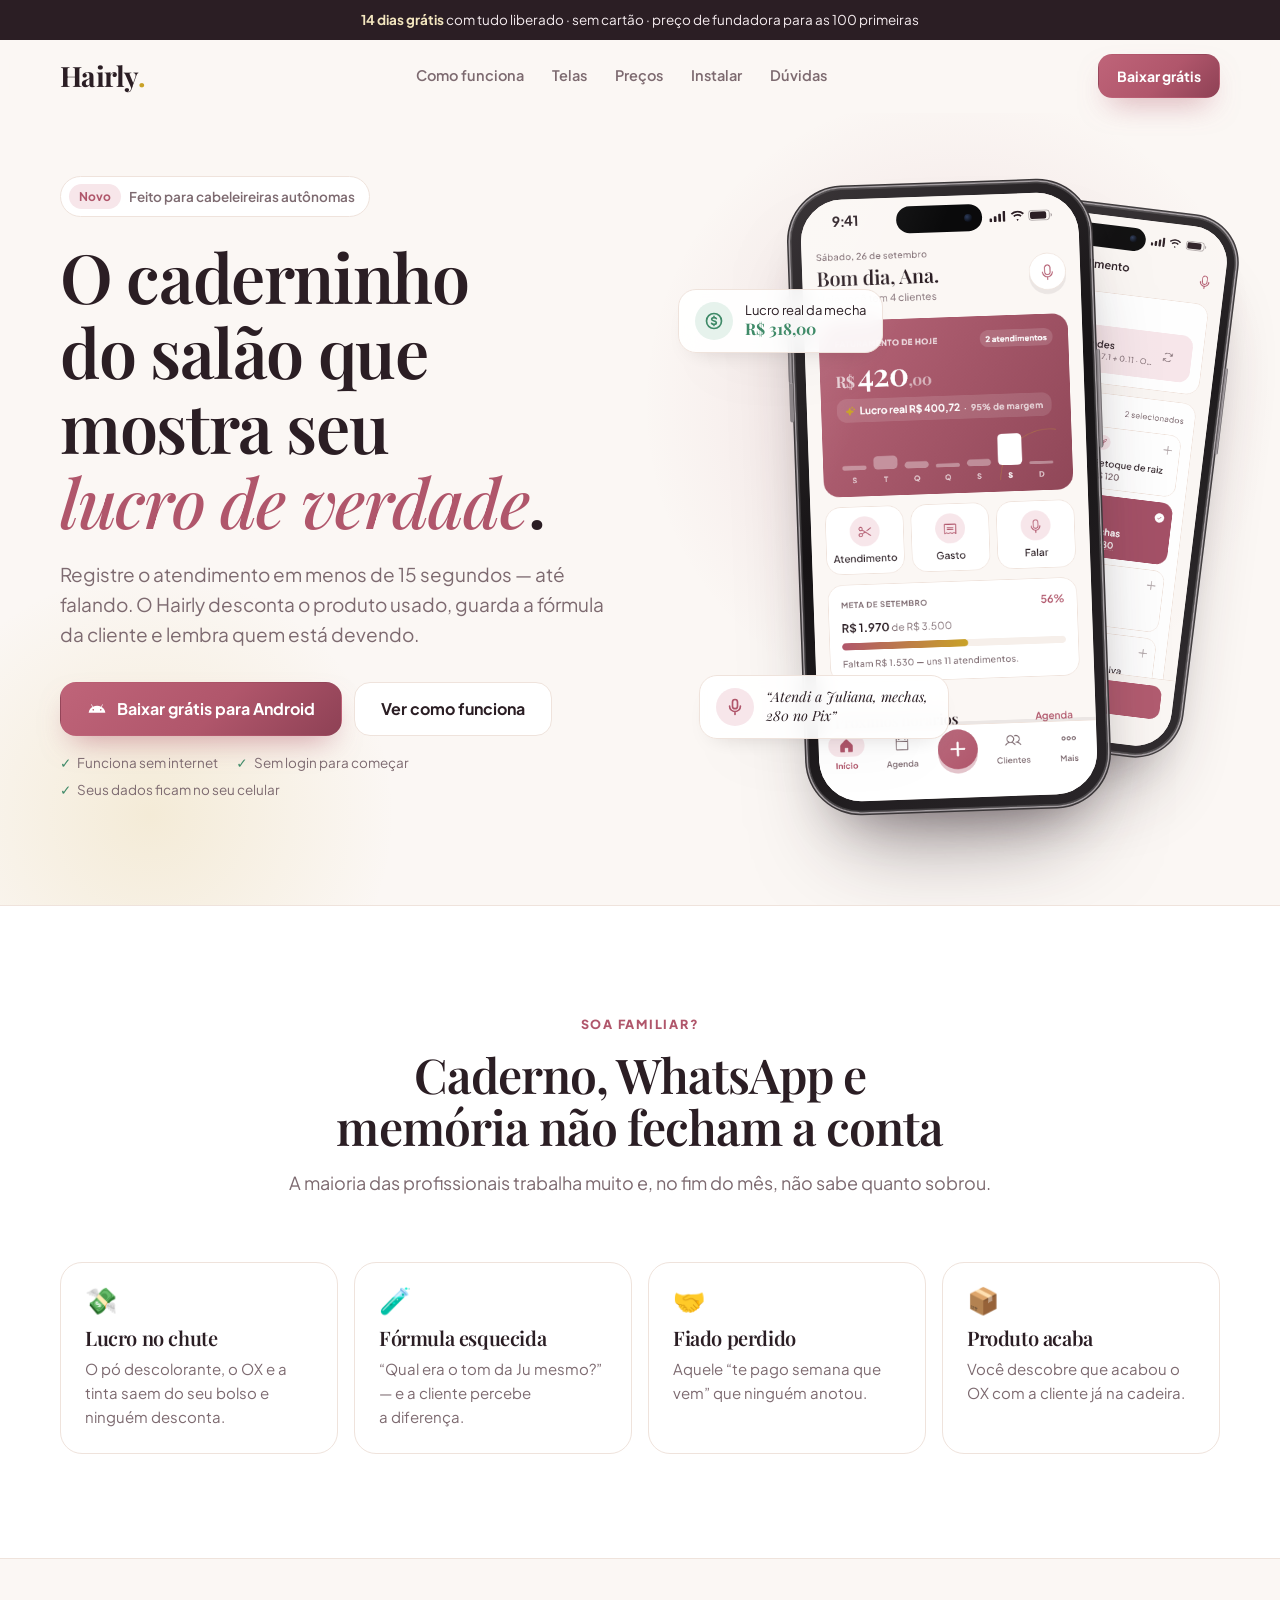
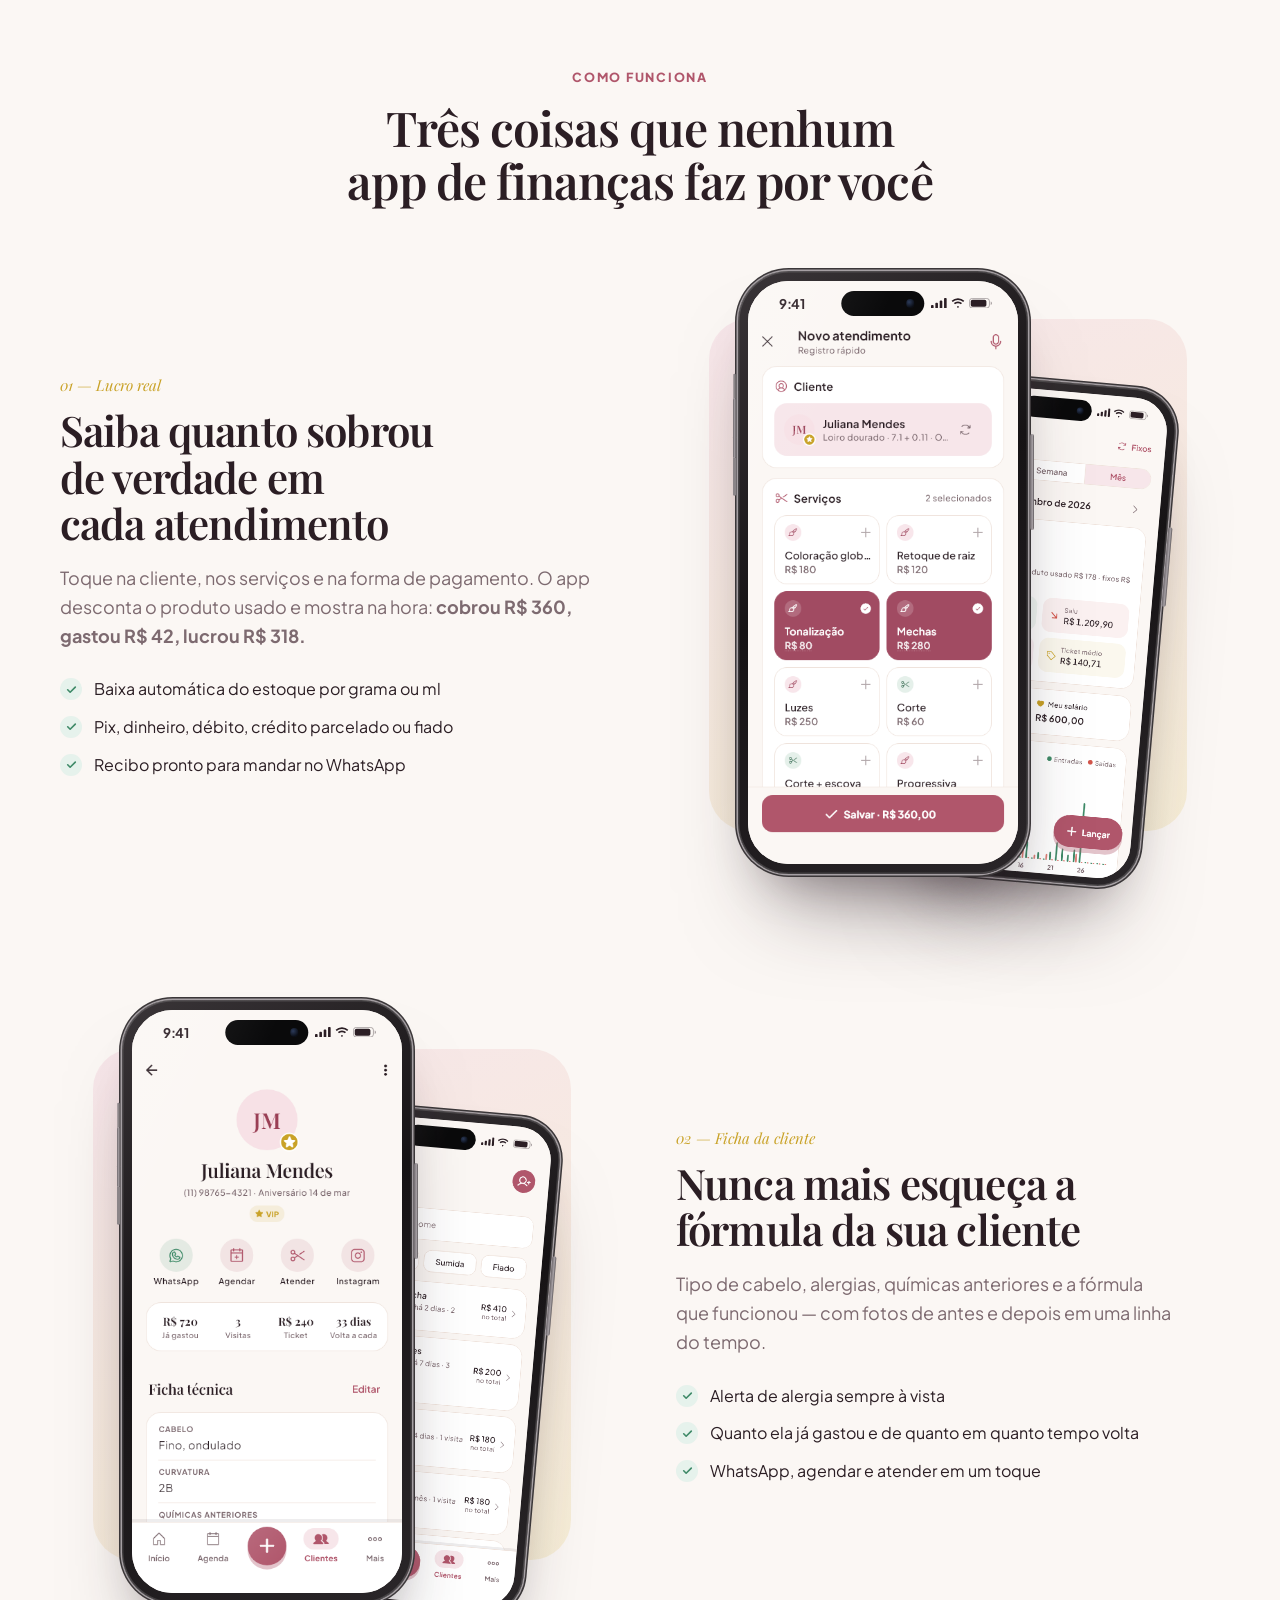
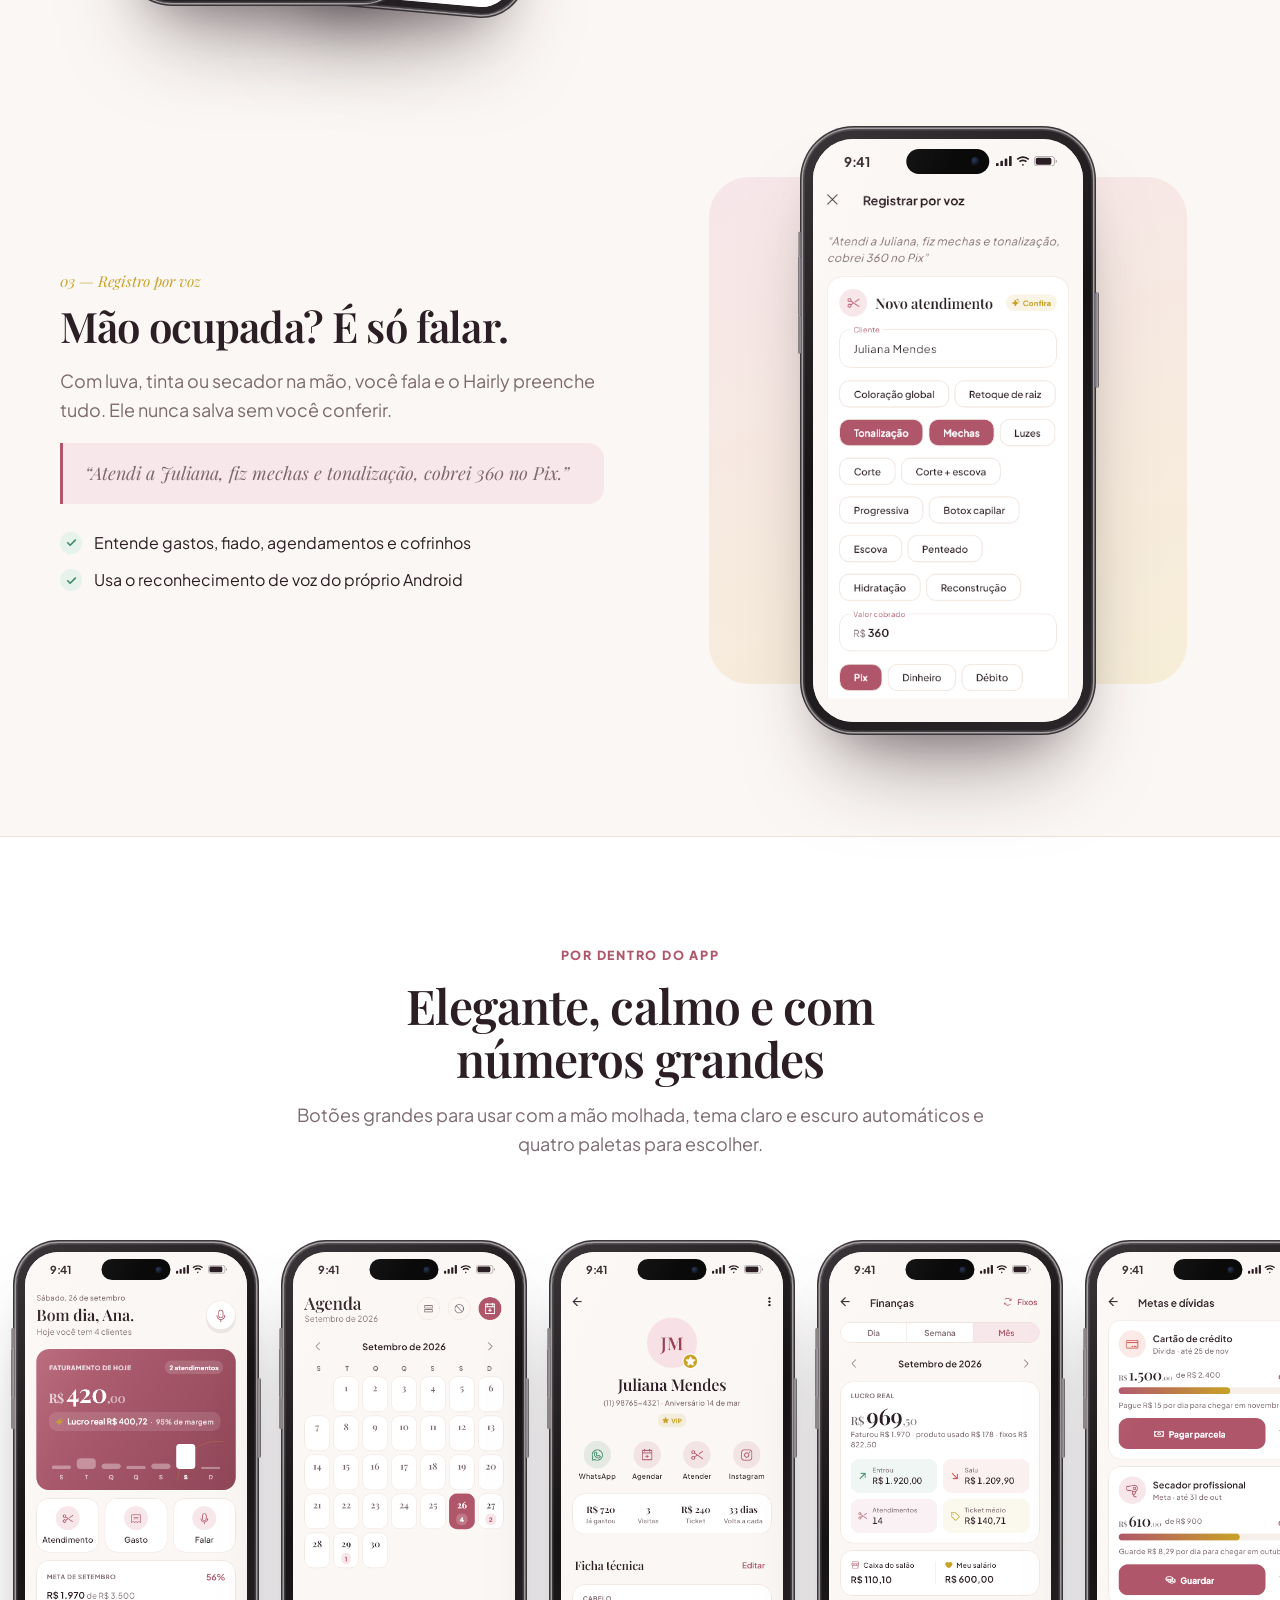
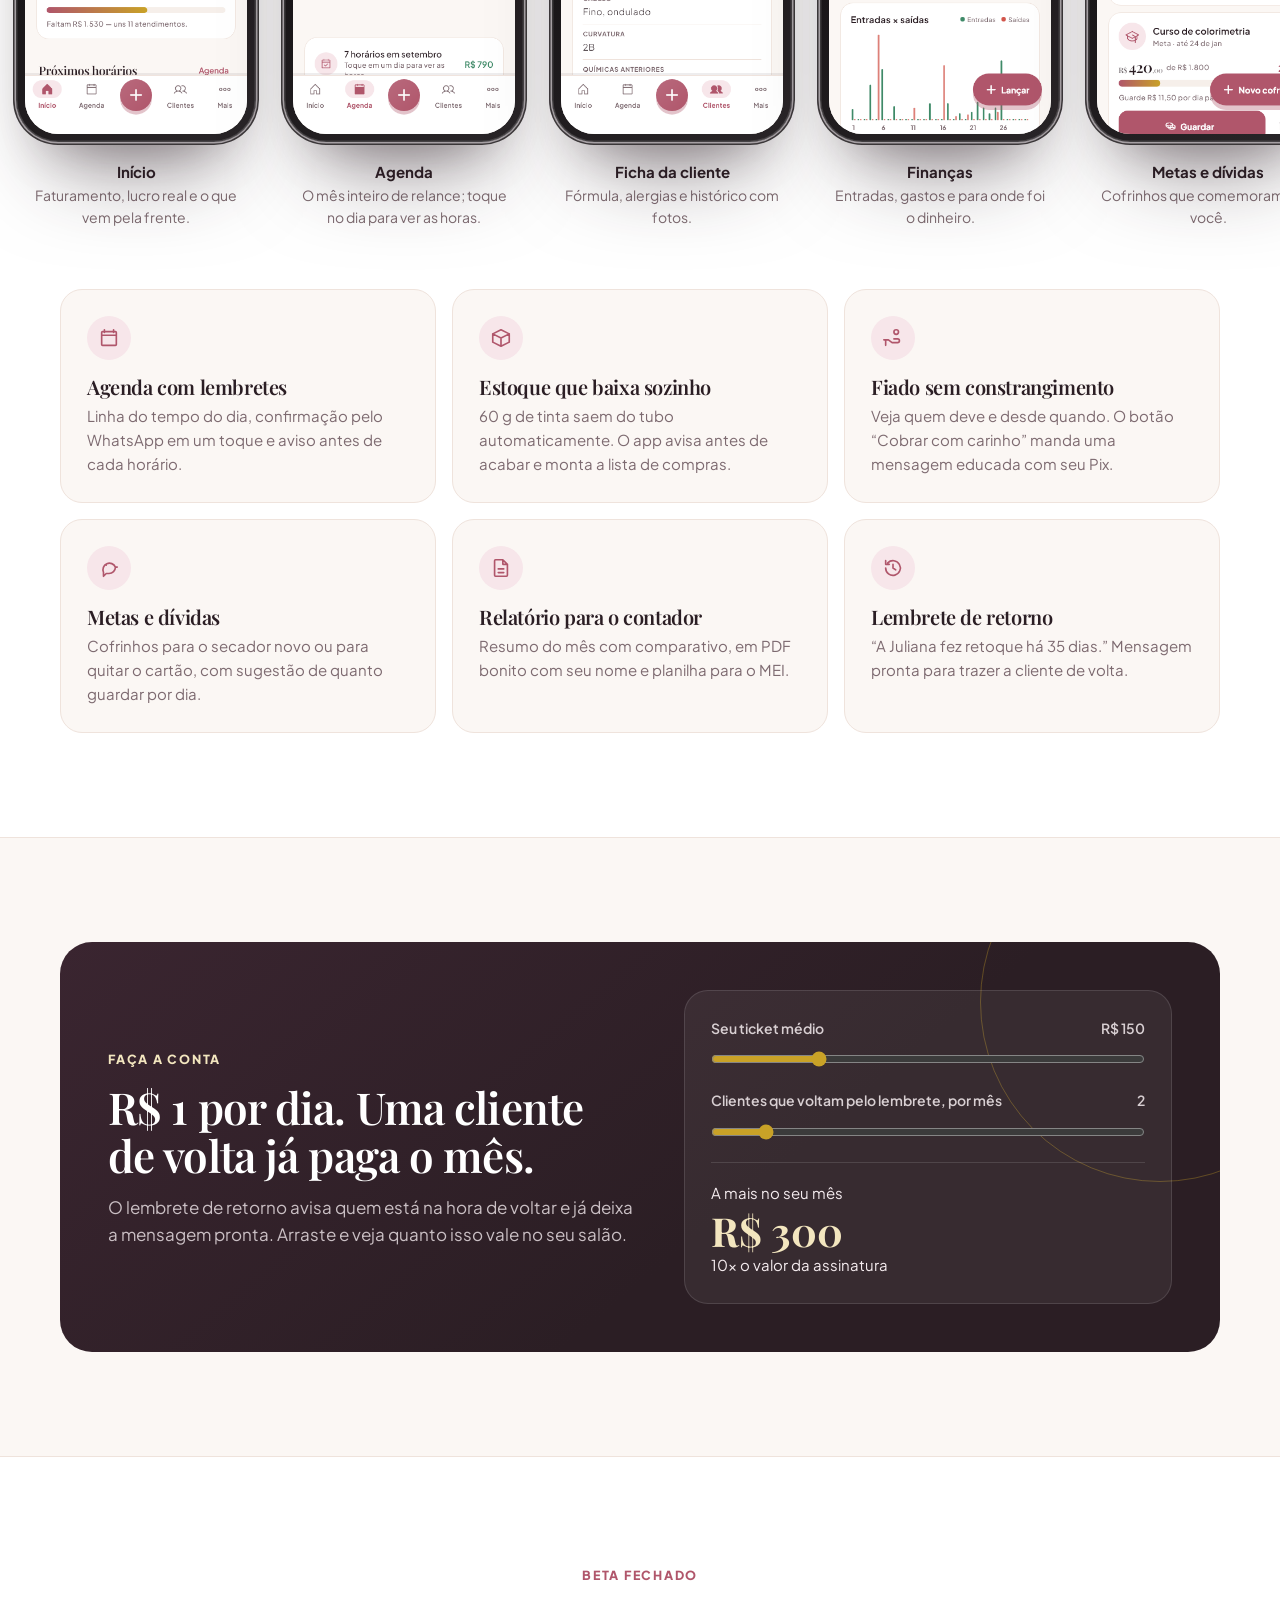
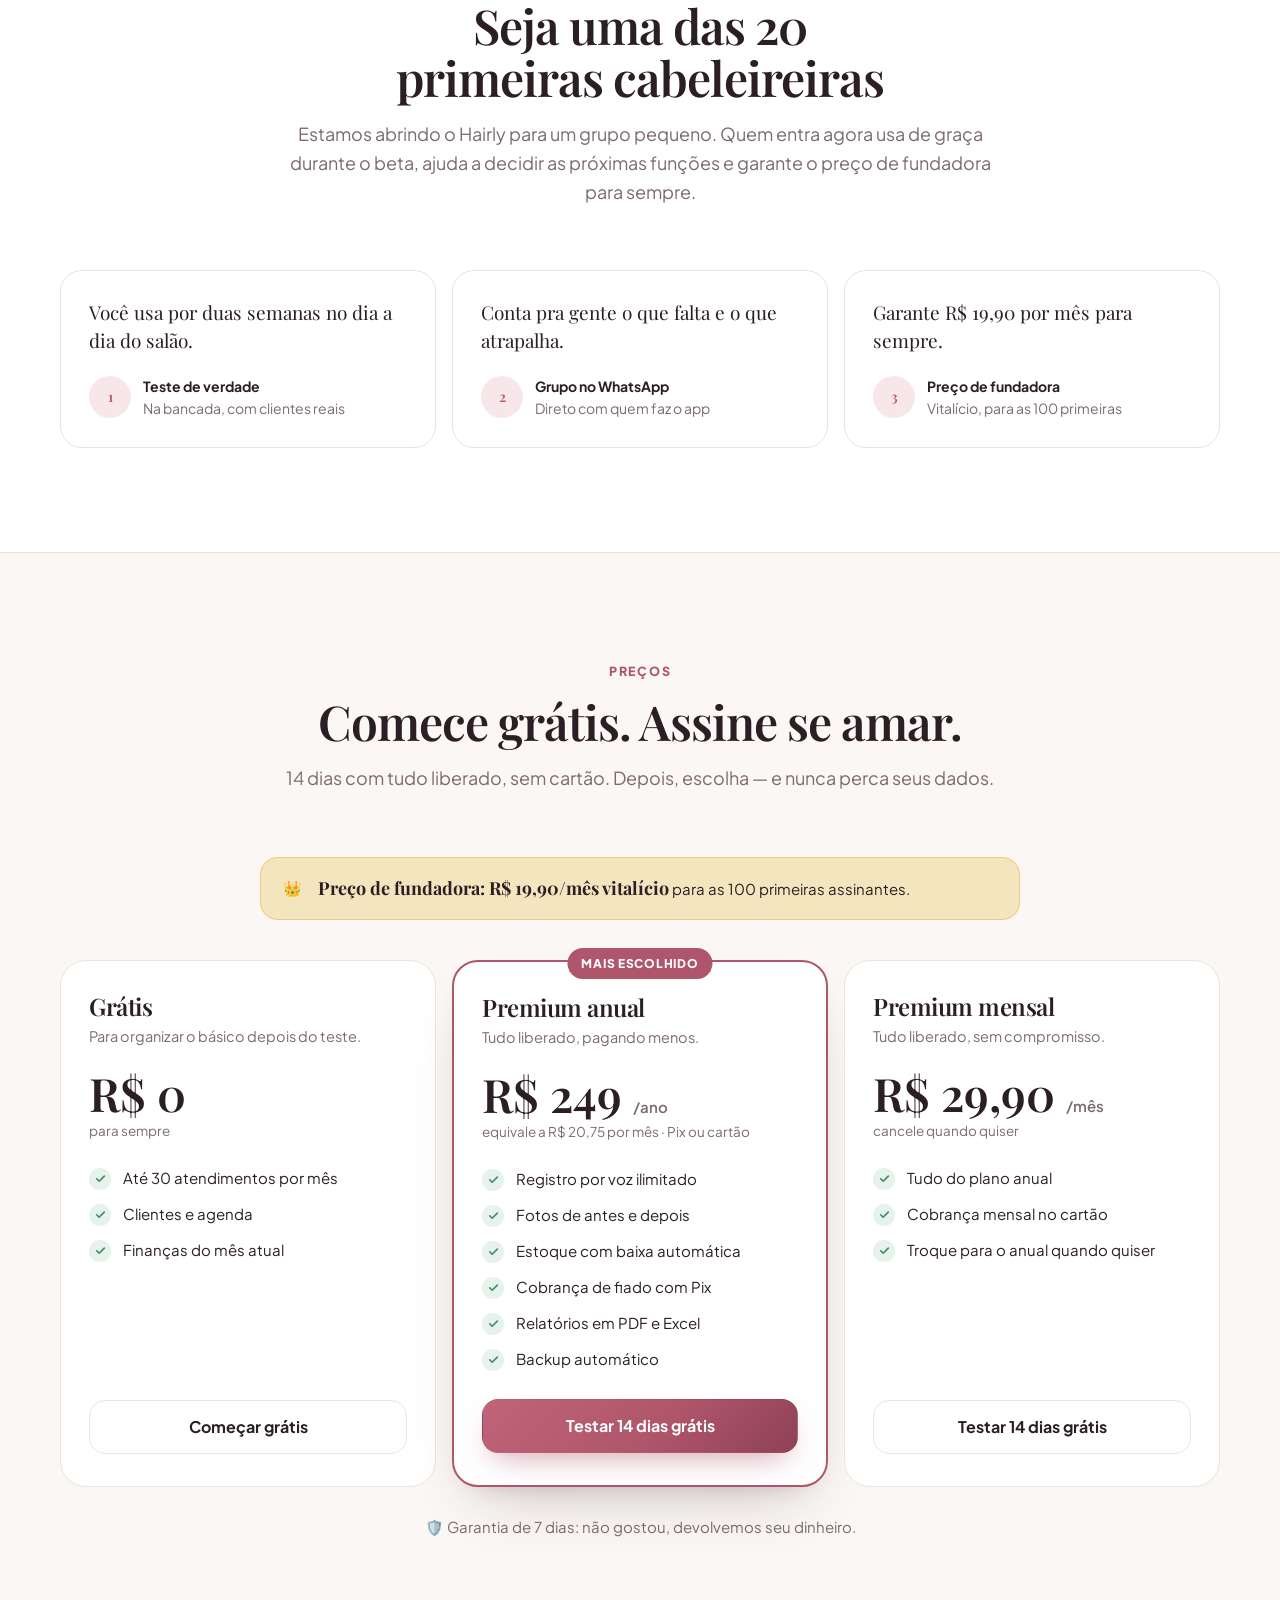
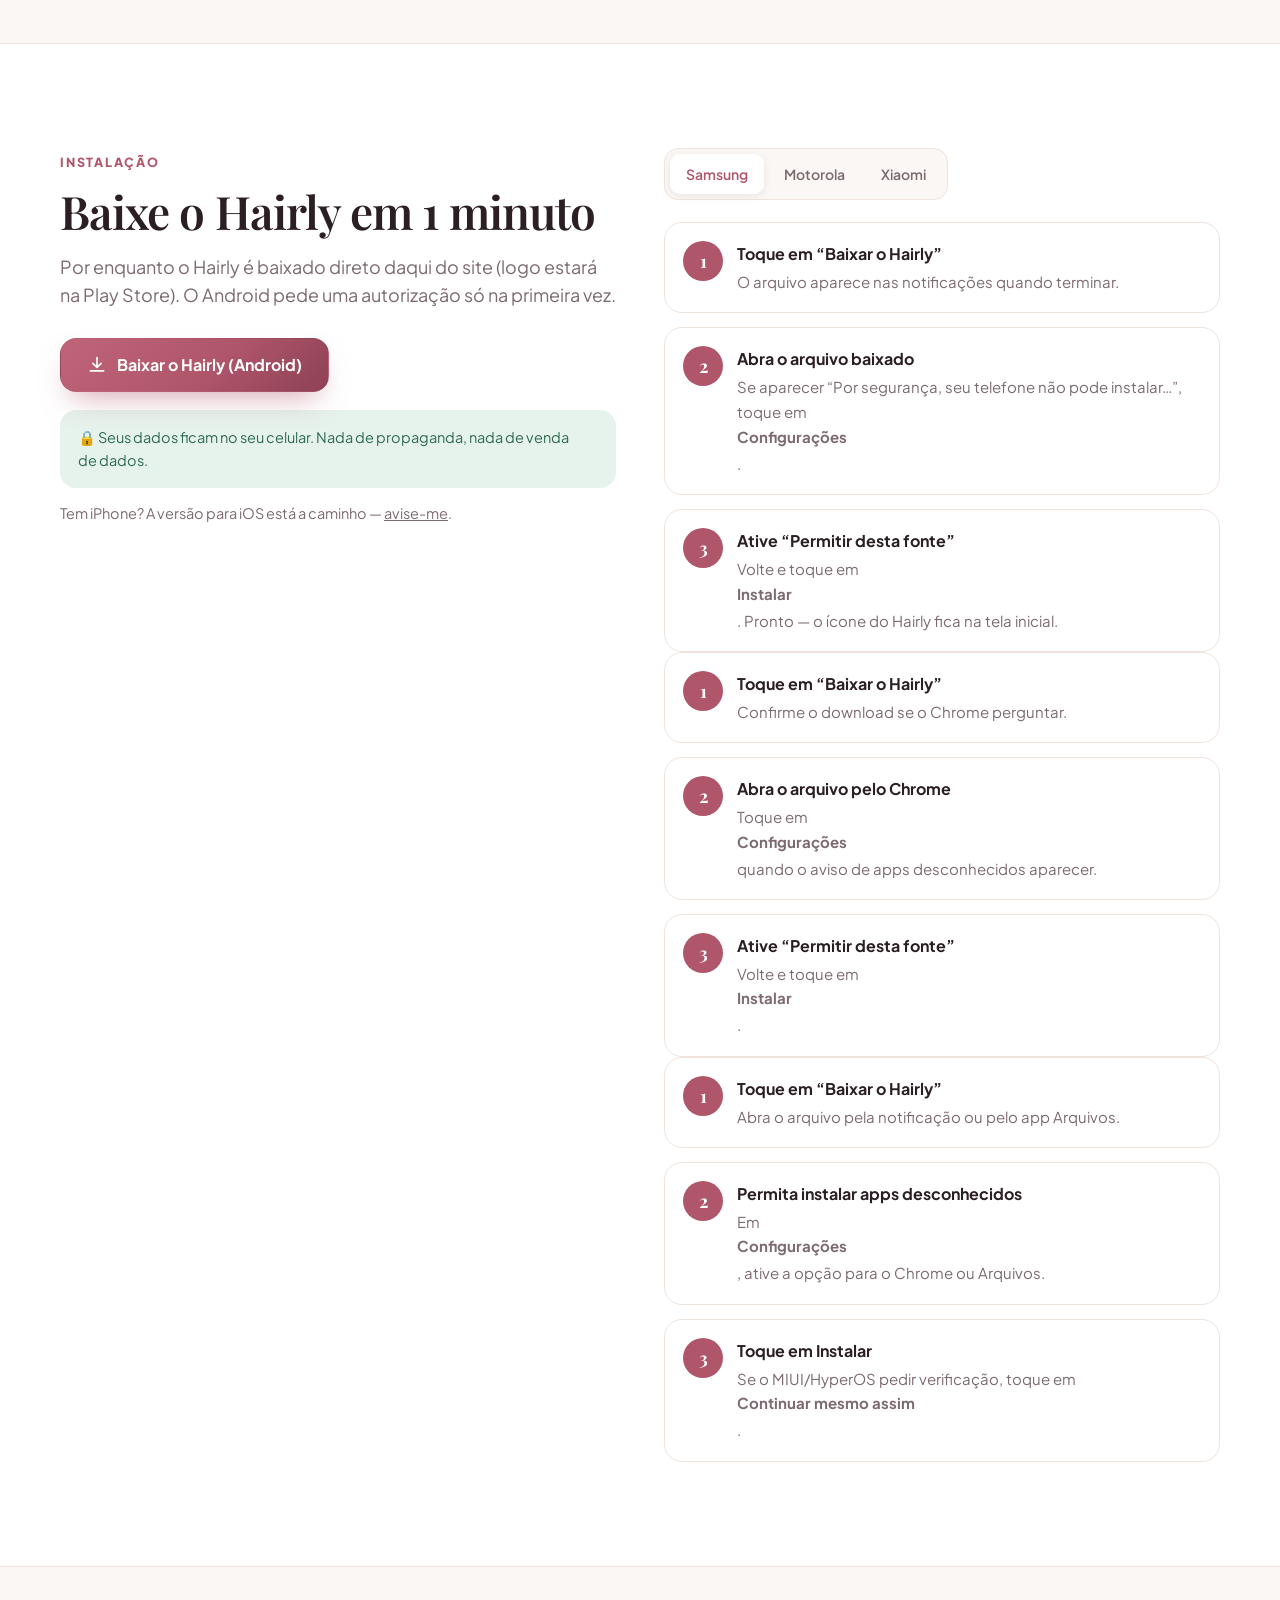
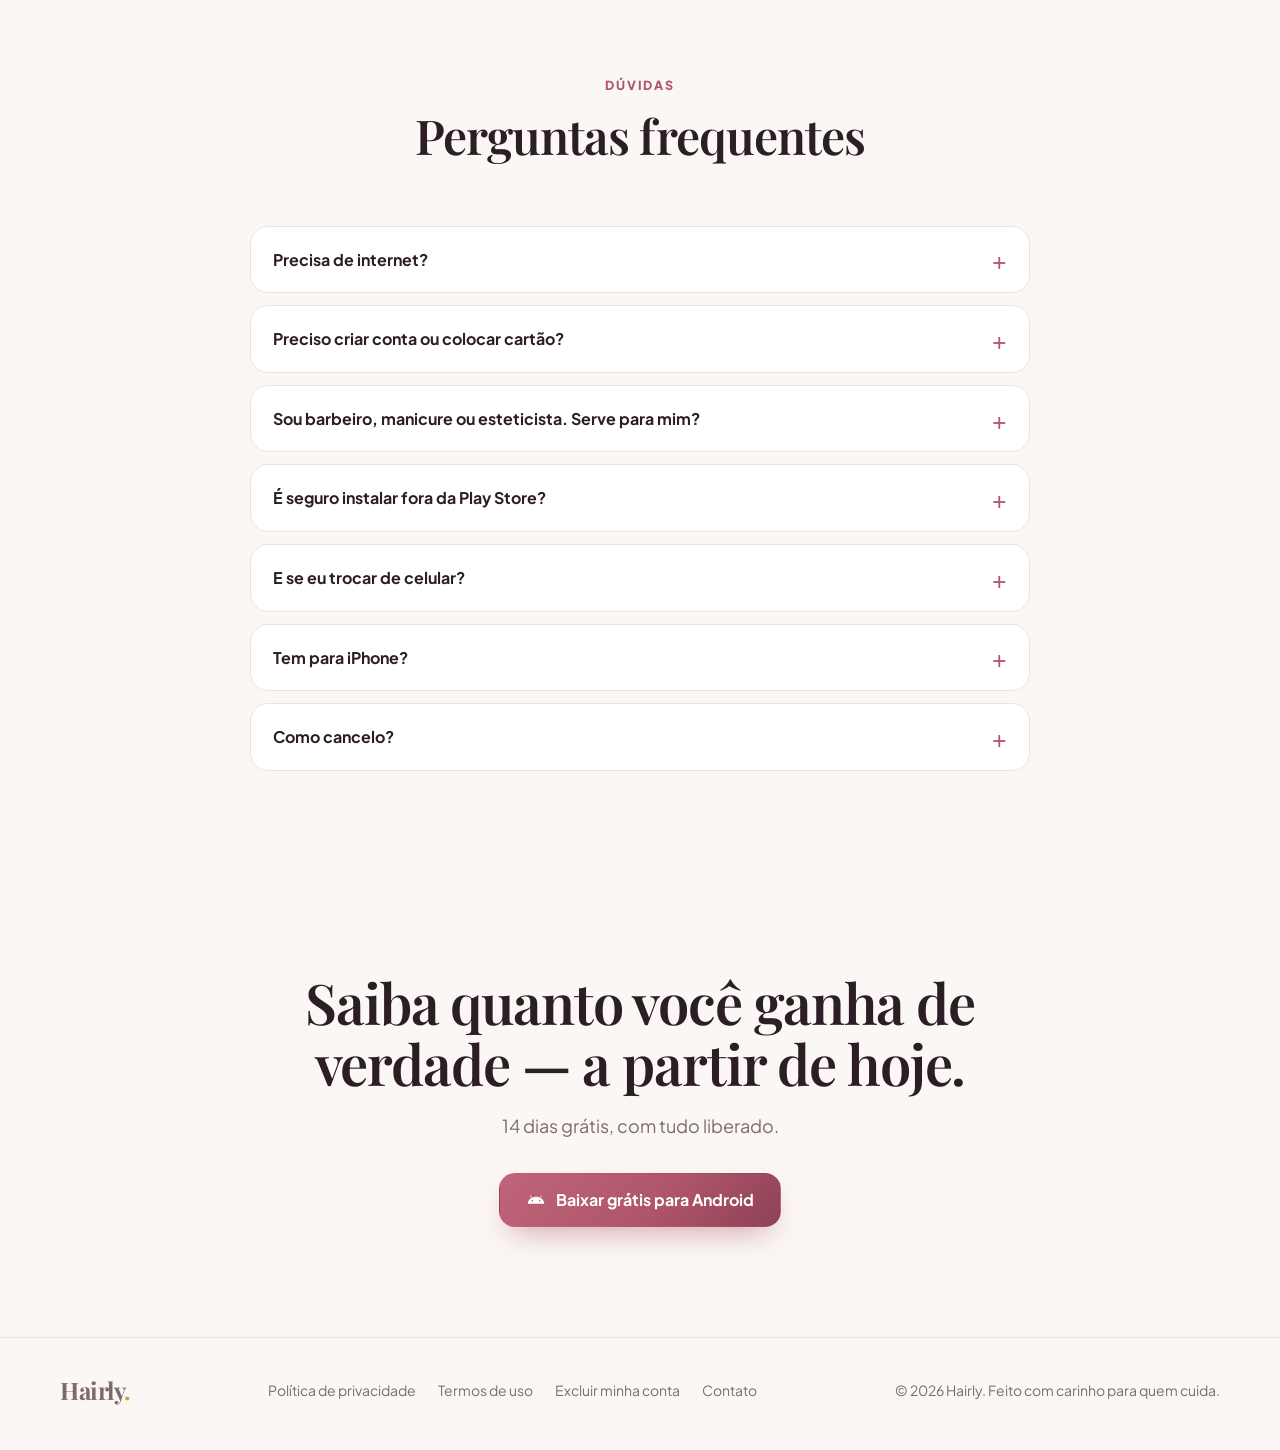
==== index.html @ 00036e5e "Site do Hairly Landing page com mockups das telas reais do app, páginas de Termos de Uso, Política d" ====
<!doctype html>
<html lang="pt-BR">
<head>
  <meta charset="utf-8">
  <meta name="viewport" content="width=device-width, initial-scale=1">
  <title>Hairly — o caderninho do salão que calcula seu lucro real</title>
  <meta name="description" content="App para cabeleireiras: registre atendimentos em segundos (até por voz), saiba seu lucro real, guarde a fórmula de cada cliente e cobre o fiado com carinho. 14 dias grátis.">
  <meta name="theme-color" content="#FBF7F4">
  <meta property="og:title" content="Hairly — saiba quanto você ganha de verdade">
  <meta property="og:description" content="Atendimentos, lucro real, ficha da cliente, agenda, estoque e fiado no seu celular. Funciona sem internet.">
  <meta property="og:image" content="assets/screens/01-inicio.png">
  <meta property="og:locale" content="pt_BR">
  <link rel="icon" href="assets/favicon.svg" type="image/svg+xml">
  <link rel="preconnect" href="https://fonts.googleapis.com">
  <link rel="preconnect" href="https://fonts.gstatic.com" crossorigin>
  <link href="https://fonts.googleapis.com/css2?family=Playfair+Display:ital,wght@0,500;0,600;0,700;1,500&family=Plus+Jakarta+Sans:wght@400;500;600;700;800&display=swap" rel="stylesheet">
  <link rel="stylesheet" href="assets/css/site.css">
</head>
<body>
  <div class="faixa"><strong>14 dias grátis</strong> com tudo liberado · sem cartão · preço de fundadora para as 100 primeiras</div>

  <header class="topo" id="topo">
    <div class="container topo__conteudo">
      <a class="logo" href="#" aria-label="Hairly, início">Hairly<span>.</span></a>
      <nav class="nav" aria-label="Seções">
        <a href="#como-funciona">Como funciona</a>
        <a href="#telas">Telas</a>
        <a href="#precos">Preços</a>
        <a href="#instalar">Instalar</a>
        <a href="#duvidas">Dúvidas</a>
      </nav>
      <a class="btn btn--primario btn--pequeno" href="#instalar">Baixar grátis</a>
    </div>
  </header>

  <main>
    <!-- HERO -->
    <section class="hero">
      <div class="container hero__grade">
        <div class="hero__texto">
          <span class="selo"><b>Novo</b> Feito para cabeleireiras autônomas</span>
          <h1>O caderninho do salão que mostra seu <em>lucro de verdade</em>.</h1>
          <p class="hero__sub">Registre o atendimento em menos de 15 segundos — até falando. O Hairly desconta o produto usado, guarda a fórmula da cliente e lembra quem está devendo.</p>
          <div class="hero__acoes">
            <a class="btn btn--primario" href="#instalar"><svg viewBox="0 0 24 24" fill="currentColor"><path d="M17.5 9.6 19 7a.4.4 0 0 0-.7-.4l-1.5 2.6A9.3 9.3 0 0 0 12 8.1c-1.7 0-3.3.4-4.8 1.1L5.7 6.6a.4.4 0 1 0-.7.4l1.5 2.6A8.8 8.8 0 0 0 2 16.5h20a8.8 8.8 0 0 0-4.5-6.9ZM7.5 14a1 1 0 1 1 0-2 1 1 0 0 1 0 2Zm9 0a1 1 0 1 1 0-2 1 1 0 0 1 0 2Z"/></svg> Baixar grátis para Android</a>
            <a class="btn btn--secundario" href="#como-funciona">Ver como funciona</a>
          </div>
          <p class="hero__nota"><span>Funciona sem internet</span><span>Sem login para começar</span><span>Seus dados ficam no seu celular</span></p>
        </div>
        <div class="hero__palco" aria-label="O app Hairly no celular">
          <div class="phone phone--tras"><div class="phone__frame"><div class="phone__screen"><img src="assets/screens/02-novo-atendimento.png" alt="Tela de novo atendimento do Hairly" width="780" height="1688" fetchpriority="high" decoding="async"><div class="phone__status" aria-hidden="true"><span>9:41</span><span class="phone__icones" aria-hidden="true"><svg viewBox="0 0 18 12" fill="currentColor"><rect x="0" y="8" width="3" height="4" rx="1"/><rect x="5" y="5.5" width="3" height="6.5" rx="1"/><rect x="10" y="3" width="3" height="9" rx="1"/><rect x="15" y="0" width="3" height="12" rx="1"/></svg><svg viewBox="0 0 16 12" fill="currentColor"><path d="M8 2.2c2.3 0 4.4.9 6 2.4l1.3-1.4A10.4 10.4 0 0 0 8 .3 10.4 10.4 0 0 0 .7 3.2L2 4.6a8.5 8.5 0 0 1 6-2.4Zm0 3.7c1.3 0 2.5.5 3.4 1.3l1.3-1.4A6.8 6.8 0 0 0 8 4a6.8 6.8 0 0 0-4.7 1.8l1.3 1.4c.9-.8 2.1-1.3 3.4-1.3Zm0 3.6c.5 0 .9.2 1.2.5L8 11.7 6.8 10c.3-.3.7-.5 1.2-.5Z"/></svg><svg viewBox="0 0 27 12"><rect x=".5" y=".5" width="23" height="11" rx="3.2" fill="none" stroke="currentColor" opacity=".4"/><rect x="2" y="2" width="18" height="8" rx="2" fill="currentColor"/><path d="M25 4v4c.8-.3 1.3-1.1 1.3-2S25.8 4.3 25 4Z" fill="currentColor" opacity=".45"/></svg></span></div><div class="phone__island" aria-hidden="true"></div></div></div></div>
          <div class="phone phone--frente"><div class="phone__frame"><div class="phone__screen"><img src="assets/screens/01-inicio.png" alt="Tela inicial do Hairly com o faturamento e o lucro real do dia" width="780" height="1688" fetchpriority="high" decoding="async"><div class="phone__status" aria-hidden="true"><span>9:41</span><span class="phone__icones" aria-hidden="true"><svg viewBox="0 0 18 12" fill="currentColor"><rect x="0" y="8" width="3" height="4" rx="1"/><rect x="5" y="5.5" width="3" height="6.5" rx="1"/><rect x="10" y="3" width="3" height="9" rx="1"/><rect x="15" y="0" width="3" height="12" rx="1"/></svg><svg viewBox="0 0 16 12" fill="currentColor"><path d="M8 2.2c2.3 0 4.4.9 6 2.4l1.3-1.4A10.4 10.4 0 0 0 8 .3 10.4 10.4 0 0 0 .7 3.2L2 4.6a8.5 8.5 0 0 1 6-2.4Zm0 3.7c1.3 0 2.5.5 3.4 1.3l1.3-1.4A6.8 6.8 0 0 0 8 4a6.8 6.8 0 0 0-4.7 1.8l1.3 1.4c.9-.8 2.1-1.3 3.4-1.3Zm0 3.6c.5 0 .9.2 1.2.5L8 11.7 6.8 10c.3-.3.7-.5 1.2-.5Z"/></svg><svg viewBox="0 0 27 12"><rect x=".5" y=".5" width="23" height="11" rx="3.2" fill="none" stroke="currentColor" opacity=".4"/><rect x="2" y="2" width="18" height="8" rx="2" fill="currentColor"/><path d="M25 4v4c.8-.3 1.3-1.1 1.3-2S25.8 4.3 25 4Z" fill="currentColor" opacity=".45"/></svg></span></div><div class="phone__island" aria-hidden="true"></div></div></div></div>
          <div class="flutuante flutuante--lucro" aria-hidden="true">
            <span class="icone"><svg viewBox="0 0 24 24" width="20" height="20" fill="none" stroke="currentColor" stroke-width="2" stroke-linecap="round"><circle cx="12" cy="12" r="9"/><path d="M14.8 9.2c-.5-.8-1.5-1.2-2.8-1.2-1.7 0-2.8.8-2.8 2s1.1 1.7 2.8 2c1.7.3 2.8.9 2.8 2.1s-1.2 2-2.8 2c-1.4 0-2.4-.5-2.9-1.4M12 6.5v1.5m0 8v1.5"/></svg></span>
            <span>Lucro real da mecha<strong>R$ 318,00</strong></span>
          </div>
          <div class="flutuante flutuante--voz" aria-hidden="true">
            <span class="icone"><svg viewBox="0 0 24 24" width="20" height="20" fill="none" stroke="currentColor" stroke-width="2" stroke-linecap="round"><rect x="9" y="3" width="6" height="11" rx="3"/><path d="M5.5 11a6.5 6.5 0 0 0 13 0M12 17.5V21"/></svg></span>
            <span><em>“Atendi a Juliana, mechas, 280 no Pix”</em></span>
          </div>
        </div>
      </div>
    </section>

    <!-- PROBLEMA -->
    <section class="secao secao--clara" aria-labelledby="dores-titulo">
      <div class="container">
        <div class="cabecalho revelar">
          <span class="rotulo">Soa familiar?</span>
          <h2 id="dores-titulo">Caderno, WhatsApp e memória não fecham a conta</h2>
          <p>A maioria das profissionais trabalha muito e, no fim do mês, não sabe quanto sobrou.</p>
        </div>
        <div class="dores">
          <article class="dor revelar"><div class="emoji">💸</div><h3>Lucro no chute</h3><p>O pó descolorante, o OX e a tinta saem do seu bolso e ninguém desconta.</p></article>
          <article class="dor revelar"><div class="emoji">🧪</div><h3>Fórmula esquecida</h3><p>“Qual era o tom da Ju mesmo?” — e a cliente percebe a diferença.</p></article>
          <article class="dor revelar"><div class="emoji">🤝</div><h3>Fiado perdido</h3><p>Aquele “te pago semana que vem” que ninguém anotou.</p></article>
          <article class="dor revelar"><div class="emoji">📦</div><h3>Produto acaba</h3><p>Você descobre que acabou o OX com a cliente já na cadeira.</p></article>
        </div>
      </div>
    </section>

    <!-- DIFERENCIAIS -->
    <section class="secao" id="como-funciona" aria-labelledby="diferenciais-titulo">
      <div class="container">
        <div class="cabecalho revelar">
          <span class="rotulo">Como funciona</span>
          <h2 id="diferenciais-titulo">Três coisas que nenhum app de finanças faz por você</h2>
        </div>

        <div class="diferencial">
          <div class="diferencial__texto revelar">
            <span class="diferencial__numero">01 — Lucro real</span>
            <h3>Saiba quanto sobrou de verdade em cada atendimento</h3>
            <p>Toque na cliente, nos serviços e na forma de pagamento. O app desconta o produto usado e mostra na hora: <b>cobrou R$ 360, gastou R$ 42, lucrou R$ 318.</b></p>
            <ul class="lista-check">
              <li>Baixa automática do estoque por grama ou ml</li>
              <li>Pix, dinheiro, débito, crédito parcelado ou fiado</li>
              <li>Recibo pronto para mandar no WhatsApp</li>
            </ul>
          </div>
          <div class="diferencial__visual revelar"><div class="phone"><div class="phone__frame"><div class="phone__screen"><img src="assets/screens/02-novo-atendimento.png" alt="Registro de atendimento com o lucro real calculado" width="780" height="1688" loading="lazy" decoding="async"><div class="phone__status" aria-hidden="true"><span>9:41</span><span class="phone__icones" aria-hidden="true"><svg viewBox="0 0 18 12" fill="currentColor"><rect x="0" y="8" width="3" height="4" rx="1"/><rect x="5" y="5.5" width="3" height="6.5" rx="1"/><rect x="10" y="3" width="3" height="9" rx="1"/><rect x="15" y="0" width="3" height="12" rx="1"/></svg><svg viewBox="0 0 16 12" fill="currentColor"><path d="M8 2.2c2.3 0 4.4.9 6 2.4l1.3-1.4A10.4 10.4 0 0 0 8 .3 10.4 10.4 0 0 0 .7 3.2L2 4.6a8.5 8.5 0 0 1 6-2.4Zm0 3.7c1.3 0 2.5.5 3.4 1.3l1.3-1.4A6.8 6.8 0 0 0 8 4a6.8 6.8 0 0 0-4.7 1.8l1.3 1.4c.9-.8 2.1-1.3 3.4-1.3Zm0 3.6c.5 0 .9.2 1.2.5L8 11.7 6.8 10c.3-.3.7-.5 1.2-.5Z"/></svg><svg viewBox="0 0 27 12"><rect x=".5" y=".5" width="23" height="11" rx="3.2" fill="none" stroke="currentColor" opacity=".4"/><rect x="2" y="2" width="18" height="8" rx="2" fill="currentColor"/><path d="M25 4v4c.8-.3 1.3-1.1 1.3-2S25.8 4.3 25 4Z" fill="currentColor" opacity=".45"/></svg></span></div><div class="phone__island" aria-hidden="true"></div></div></div></div><div class="phone"><div class="phone__frame"><div class="phone__screen"><img src="assets/screens/05-financas.png" alt="Resumo financeiro do mês" width="780" height="1688" loading="lazy" decoding="async"><div class="phone__status" aria-hidden="true"><span>9:41</span><span class="phone__icones" aria-hidden="true"><svg viewBox="0 0 18 12" fill="currentColor"><rect x="0" y="8" width="3" height="4" rx="1"/><rect x="5" y="5.5" width="3" height="6.5" rx="1"/><rect x="10" y="3" width="3" height="9" rx="1"/><rect x="15" y="0" width="3" height="12" rx="1"/></svg><svg viewBox="0 0 16 12" fill="currentColor"><path d="M8 2.2c2.3 0 4.4.9 6 2.4l1.3-1.4A10.4 10.4 0 0 0 8 .3 10.4 10.4 0 0 0 .7 3.2L2 4.6a8.5 8.5 0 0 1 6-2.4Zm0 3.7c1.3 0 2.5.5 3.4 1.3l1.3-1.4A6.8 6.8 0 0 0 8 4a6.8 6.8 0 0 0-4.7 1.8l1.3 1.4c.9-.8 2.1-1.3 3.4-1.3Zm0 3.6c.5 0 .9.2 1.2.5L8 11.7 6.8 10c.3-.3.7-.5 1.2-.5Z"/></svg><svg viewBox="0 0 27 12"><rect x=".5" y=".5" width="23" height="11" rx="3.2" fill="none" stroke="currentColor" opacity=".4"/><rect x="2" y="2" width="18" height="8" rx="2" fill="currentColor"/><path d="M25 4v4c.8-.3 1.3-1.1 1.3-2S25.8 4.3 25 4Z" fill="currentColor" opacity=".45"/></svg></span></div><div class="phone__island" aria-hidden="true"></div></div></div></div></div>
        </div>

        <div class="diferencial diferencial--invertido">
          <div class="diferencial__texto revelar">
            <span class="diferencial__numero">02 — Ficha da cliente</span>
            <h3>Nunca mais esqueça a fórmula da sua cliente</h3>
            <p>Tipo de cabelo, alergias, químicas anteriores e a fórmula que funcionou — com fotos de antes e depois em uma linha do tempo.</p>
            <ul class="lista-check">
              <li>Alerta de alergia sempre à vista</li>
              <li>Quanto ela já gastou e de quanto em quanto tempo volta</li>
              <li>WhatsApp, agendar e atender em um toque</li>
            </ul>
          </div>
          <div class="diferencial__visual revelar"><div class="phone"><div class="phone__frame"><div class="phone__screen"><img src="assets/screens/03-ficha-cliente.png" alt="Ficha técnica da cliente com fórmula e histórico" width="780" height="1688" loading="lazy" decoding="async"><div class="phone__status" aria-hidden="true"><span>9:41</span><span class="phone__icones" aria-hidden="true"><svg viewBox="0 0 18 12" fill="currentColor"><rect x="0" y="8" width="3" height="4" rx="1"/><rect x="5" y="5.5" width="3" height="6.5" rx="1"/><rect x="10" y="3" width="3" height="9" rx="1"/><rect x="15" y="0" width="3" height="12" rx="1"/></svg><svg viewBox="0 0 16 12" fill="currentColor"><path d="M8 2.2c2.3 0 4.4.9 6 2.4l1.3-1.4A10.4 10.4 0 0 0 8 .3 10.4 10.4 0 0 0 .7 3.2L2 4.6a8.5 8.5 0 0 1 6-2.4Zm0 3.7c1.3 0 2.5.5 3.4 1.3l1.3-1.4A6.8 6.8 0 0 0 8 4a6.8 6.8 0 0 0-4.7 1.8l1.3 1.4c.9-.8 2.1-1.3 3.4-1.3Zm0 3.6c.5 0 .9.2 1.2.5L8 11.7 6.8 10c.3-.3.7-.5 1.2-.5Z"/></svg><svg viewBox="0 0 27 12"><rect x=".5" y=".5" width="23" height="11" rx="3.2" fill="none" stroke="currentColor" opacity=".4"/><rect x="2" y="2" width="18" height="8" rx="2" fill="currentColor"/><path d="M25 4v4c.8-.3 1.3-1.1 1.3-2S25.8 4.3 25 4Z" fill="currentColor" opacity=".45"/></svg></span></div><div class="phone__island" aria-hidden="true"></div></div></div></div><div class="phone"><div class="phone__frame"><div class="phone__screen"><img src="assets/screens/09-clientes.png" alt="Lista de clientes com etiquetas VIP, fiado e alergia" width="780" height="1688" loading="lazy" decoding="async"><div class="phone__status" aria-hidden="true"><span>9:41</span><span class="phone__icones" aria-hidden="true"><svg viewBox="0 0 18 12" fill="currentColor"><rect x="0" y="8" width="3" height="4" rx="1"/><rect x="5" y="5.5" width="3" height="6.5" rx="1"/><rect x="10" y="3" width="3" height="9" rx="1"/><rect x="15" y="0" width="3" height="12" rx="1"/></svg><svg viewBox="0 0 16 12" fill="currentColor"><path d="M8 2.2c2.3 0 4.4.9 6 2.4l1.3-1.4A10.4 10.4 0 0 0 8 .3 10.4 10.4 0 0 0 .7 3.2L2 4.6a8.5 8.5 0 0 1 6-2.4Zm0 3.7c1.3 0 2.5.5 3.4 1.3l1.3-1.4A6.8 6.8 0 0 0 8 4a6.8 6.8 0 0 0-4.7 1.8l1.3 1.4c.9-.8 2.1-1.3 3.4-1.3Zm0 3.6c.5 0 .9.2 1.2.5L8 11.7 6.8 10c.3-.3.7-.5 1.2-.5Z"/></svg><svg viewBox="0 0 27 12"><rect x=".5" y=".5" width="23" height="11" rx="3.2" fill="none" stroke="currentColor" opacity=".4"/><rect x="2" y="2" width="18" height="8" rx="2" fill="currentColor"/><path d="M25 4v4c.8-.3 1.3-1.1 1.3-2S25.8 4.3 25 4Z" fill="currentColor" opacity=".45"/></svg></span></div><div class="phone__island" aria-hidden="true"></div></div></div></div></div>
        </div>

        <div class="diferencial">
          <div class="diferencial__texto revelar">
            <span class="diferencial__numero">03 — Registro por voz</span>
            <h3>Mão ocupada? É só falar.</h3>
            <p>Com luva, tinta ou secador na mão, você fala e o Hairly preenche tudo. Ele nunca salva sem você conferir.</p>
            <p class="citacao-voz">“Atendi a Juliana, fiz mechas e tonalização, cobrei 360 no Pix.”</p>
            <ul class="lista-check">
              <li>Entende gastos, fiado, agendamentos e cofrinhos</li>
              <li>Usa o reconhecimento de voz do próprio Android</li>
            </ul>
          </div>
          <div class="diferencial__visual revelar"><div class="phone"><div class="phone__frame"><div class="phone__screen"><img src="assets/screens/06-voz.png" alt="Registro por voz: a frase vira um atendimento para confirmar" width="780" height="1688" loading="lazy" decoding="async"><div class="phone__status" aria-hidden="true"><span>9:41</span><span class="phone__icones" aria-hidden="true"><svg viewBox="0 0 18 12" fill="currentColor"><rect x="0" y="8" width="3" height="4" rx="1"/><rect x="5" y="5.5" width="3" height="6.5" rx="1"/><rect x="10" y="3" width="3" height="9" rx="1"/><rect x="15" y="0" width="3" height="12" rx="1"/></svg><svg viewBox="0 0 16 12" fill="currentColor"><path d="M8 2.2c2.3 0 4.4.9 6 2.4l1.3-1.4A10.4 10.4 0 0 0 8 .3 10.4 10.4 0 0 0 .7 3.2L2 4.6a8.5 8.5 0 0 1 6-2.4Zm0 3.7c1.3 0 2.5.5 3.4 1.3l1.3-1.4A6.8 6.8 0 0 0 8 4a6.8 6.8 0 0 0-4.7 1.8l1.3 1.4c.9-.8 2.1-1.3 3.4-1.3Zm0 3.6c.5 0 .9.2 1.2.5L8 11.7 6.8 10c.3-.3.7-.5 1.2-.5Z"/></svg><svg viewBox="0 0 27 12"><rect x=".5" y=".5" width="23" height="11" rx="3.2" fill="none" stroke="currentColor" opacity=".4"/><rect x="2" y="2" width="18" height="8" rx="2" fill="currentColor"/><path d="M25 4v4c.8-.3 1.3-1.1 1.3-2S25.8 4.3 25 4Z" fill="currentColor" opacity=".45"/></svg></span></div><div class="phone__island" aria-hidden="true"></div></div></div></div></div>
        </div>
      </div>
    </section>

    <!-- GALERIA -->
    <section class="secao secao--clara" id="telas" aria-labelledby="telas-titulo">
      <div class="container">
        <div class="cabecalho revelar">
          <span class="rotulo">Por dentro do app</span>
          <h2 id="telas-titulo">Elegante, calmo e com números grandes</h2>
          <p>Botões grandes para usar com a mão molhada, tema claro e escuro automáticos e quatro paletas para escolher.</p>
        </div>
      </div>
      <div class="galeria" tabindex="0" aria-label="Galeria de telas, role para o lado">
        <figure class="revelar"><div class="phone"><div class="phone__frame"><div class="phone__screen"><img src="assets/screens/01-inicio.png" alt="Tela de Início do Hairly" width="780" height="1688" loading="lazy" decoding="async"><div class="phone__status" aria-hidden="true"><span>9:41</span><span class="phone__icones" aria-hidden="true"><svg viewBox="0 0 18 12" fill="currentColor"><rect x="0" y="8" width="3" height="4" rx="1"/><rect x="5" y="5.5" width="3" height="6.5" rx="1"/><rect x="10" y="3" width="3" height="9" rx="1"/><rect x="15" y="0" width="3" height="12" rx="1"/></svg><svg viewBox="0 0 16 12" fill="currentColor"><path d="M8 2.2c2.3 0 4.4.9 6 2.4l1.3-1.4A10.4 10.4 0 0 0 8 .3 10.4 10.4 0 0 0 .7 3.2L2 4.6a8.5 8.5 0 0 1 6-2.4Zm0 3.7c1.3 0 2.5.5 3.4 1.3l1.3-1.4A6.8 6.8 0 0 0 8 4a6.8 6.8 0 0 0-4.7 1.8l1.3 1.4c.9-.8 2.1-1.3 3.4-1.3Zm0 3.6c.5 0 .9.2 1.2.5L8 11.7 6.8 10c.3-.3.7-.5 1.2-.5Z"/></svg><svg viewBox="0 0 27 12"><rect x=".5" y=".5" width="23" height="11" rx="3.2" fill="none" stroke="currentColor" opacity=".4"/><rect x="2" y="2" width="18" height="8" rx="2" fill="currentColor"/><path d="M25 4v4c.8-.3 1.3-1.1 1.3-2S25.8 4.3 25 4Z" fill="currentColor" opacity=".45"/></svg></span></div><div class="phone__island" aria-hidden="true"></div></div></div></div><figcaption><strong>Início</strong>Faturamento, lucro real e o que vem pela frente.</figcaption></figure>
<figure class="revelar"><div class="phone"><div class="phone__frame"><div class="phone__screen"><img src="assets/screens/04-agenda.png" alt="Tela de Agenda do Hairly" width="780" height="1688" loading="lazy" decoding="async"><div class="phone__status" aria-hidden="true"><span>9:41</span><span class="phone__icones" aria-hidden="true"><svg viewBox="0 0 18 12" fill="currentColor"><rect x="0" y="8" width="3" height="4" rx="1"/><rect x="5" y="5.5" width="3" height="6.5" rx="1"/><rect x="10" y="3" width="3" height="9" rx="1"/><rect x="15" y="0" width="3" height="12" rx="1"/></svg><svg viewBox="0 0 16 12" fill="currentColor"><path d="M8 2.2c2.3 0 4.4.9 6 2.4l1.3-1.4A10.4 10.4 0 0 0 8 .3 10.4 10.4 0 0 0 .7 3.2L2 4.6a8.5 8.5 0 0 1 6-2.4Zm0 3.7c1.3 0 2.5.5 3.4 1.3l1.3-1.4A6.8 6.8 0 0 0 8 4a6.8 6.8 0 0 0-4.7 1.8l1.3 1.4c.9-.8 2.1-1.3 3.4-1.3Zm0 3.6c.5 0 .9.2 1.2.5L8 11.7 6.8 10c.3-.3.7-.5 1.2-.5Z"/></svg><svg viewBox="0 0 27 12"><rect x=".5" y=".5" width="23" height="11" rx="3.2" fill="none" stroke="currentColor" opacity=".4"/><rect x="2" y="2" width="18" height="8" rx="2" fill="currentColor"/><path d="M25 4v4c.8-.3 1.3-1.1 1.3-2S25.8 4.3 25 4Z" fill="currentColor" opacity=".45"/></svg></span></div><div class="phone__island" aria-hidden="true"></div></div></div></div><figcaption><strong>Agenda</strong>O mês inteiro de relance; toque no dia para ver as horas.</figcaption></figure>
<figure class="revelar"><div class="phone"><div class="phone__frame"><div class="phone__screen"><img src="assets/screens/03-ficha-cliente.png" alt="Tela de Ficha da cliente do Hairly" width="780" height="1688" loading="lazy" decoding="async"><div class="phone__status" aria-hidden="true"><span>9:41</span><span class="phone__icones" aria-hidden="true"><svg viewBox="0 0 18 12" fill="currentColor"><rect x="0" y="8" width="3" height="4" rx="1"/><rect x="5" y="5.5" width="3" height="6.5" rx="1"/><rect x="10" y="3" width="3" height="9" rx="1"/><rect x="15" y="0" width="3" height="12" rx="1"/></svg><svg viewBox="0 0 16 12" fill="currentColor"><path d="M8 2.2c2.3 0 4.4.9 6 2.4l1.3-1.4A10.4 10.4 0 0 0 8 .3 10.4 10.4 0 0 0 .7 3.2L2 4.6a8.5 8.5 0 0 1 6-2.4Zm0 3.7c1.3 0 2.5.5 3.4 1.3l1.3-1.4A6.8 6.8 0 0 0 8 4a6.8 6.8 0 0 0-4.7 1.8l1.3 1.4c.9-.8 2.1-1.3 3.4-1.3Zm0 3.6c.5 0 .9.2 1.2.5L8 11.7 6.8 10c.3-.3.7-.5 1.2-.5Z"/></svg><svg viewBox="0 0 27 12"><rect x=".5" y=".5" width="23" height="11" rx="3.2" fill="none" stroke="currentColor" opacity=".4"/><rect x="2" y="2" width="18" height="8" rx="2" fill="currentColor"/><path d="M25 4v4c.8-.3 1.3-1.1 1.3-2S25.8 4.3 25 4Z" fill="currentColor" opacity=".45"/></svg></span></div><div class="phone__island" aria-hidden="true"></div></div></div></div><figcaption><strong>Ficha da cliente</strong>Fórmula, alergias e histórico com fotos.</figcaption></figure>
<figure class="revelar"><div class="phone"><div class="phone__frame"><div class="phone__screen"><img src="assets/screens/05-financas.png" alt="Tela de Finanças do Hairly" width="780" height="1688" loading="lazy" decoding="async"><div class="phone__status" aria-hidden="true"><span>9:41</span><span class="phone__icones" aria-hidden="true"><svg viewBox="0 0 18 12" fill="currentColor"><rect x="0" y="8" width="3" height="4" rx="1"/><rect x="5" y="5.5" width="3" height="6.5" rx="1"/><rect x="10" y="3" width="3" height="9" rx="1"/><rect x="15" y="0" width="3" height="12" rx="1"/></svg><svg viewBox="0 0 16 12" fill="currentColor"><path d="M8 2.2c2.3 0 4.4.9 6 2.4l1.3-1.4A10.4 10.4 0 0 0 8 .3 10.4 10.4 0 0 0 .7 3.2L2 4.6a8.5 8.5 0 0 1 6-2.4Zm0 3.7c1.3 0 2.5.5 3.4 1.3l1.3-1.4A6.8 6.8 0 0 0 8 4a6.8 6.8 0 0 0-4.7 1.8l1.3 1.4c.9-.8 2.1-1.3 3.4-1.3Zm0 3.6c.5 0 .9.2 1.2.5L8 11.7 6.8 10c.3-.3.7-.5 1.2-.5Z"/></svg><svg viewBox="0 0 27 12"><rect x=".5" y=".5" width="23" height="11" rx="3.2" fill="none" stroke="currentColor" opacity=".4"/><rect x="2" y="2" width="18" height="8" rx="2" fill="currentColor"/><path d="M25 4v4c.8-.3 1.3-1.1 1.3-2S25.8 4.3 25 4Z" fill="currentColor" opacity=".45"/></svg></span></div><div class="phone__island" aria-hidden="true"></div></div></div></div><figcaption><strong>Finanças</strong>Entradas, gastos e para onde foi o dinheiro.</figcaption></figure>
<figure class="revelar"><div class="phone"><div class="phone__frame"><div class="phone__screen"><img src="assets/screens/07-metas.png" alt="Tela de Metas e dívidas do Hairly" width="780" height="1688" loading="lazy" decoding="async"><div class="phone__status" aria-hidden="true"><span>9:41</span><span class="phone__icones" aria-hidden="true"><svg viewBox="0 0 18 12" fill="currentColor"><rect x="0" y="8" width="3" height="4" rx="1"/><rect x="5" y="5.5" width="3" height="6.5" rx="1"/><rect x="10" y="3" width="3" height="9" rx="1"/><rect x="15" y="0" width="3" height="12" rx="1"/></svg><svg viewBox="0 0 16 12" fill="currentColor"><path d="M8 2.2c2.3 0 4.4.9 6 2.4l1.3-1.4A10.4 10.4 0 0 0 8 .3 10.4 10.4 0 0 0 .7 3.2L2 4.6a8.5 8.5 0 0 1 6-2.4Zm0 3.7c1.3 0 2.5.5 3.4 1.3l1.3-1.4A6.8 6.8 0 0 0 8 4a6.8 6.8 0 0 0-4.7 1.8l1.3 1.4c.9-.8 2.1-1.3 3.4-1.3Zm0 3.6c.5 0 .9.2 1.2.5L8 11.7 6.8 10c.3-.3.7-.5 1.2-.5Z"/></svg><svg viewBox="0 0 27 12"><rect x=".5" y=".5" width="23" height="11" rx="3.2" fill="none" stroke="currentColor" opacity=".4"/><rect x="2" y="2" width="18" height="8" rx="2" fill="currentColor"/><path d="M25 4v4c.8-.3 1.3-1.1 1.3-2S25.8 4.3 25 4Z" fill="currentColor" opacity=".45"/></svg></span></div><div class="phone__island" aria-hidden="true"></div></div></div></div><figcaption><strong>Metas e dívidas</strong>Cofrinhos que comemoram com você.</figcaption></figure>
<figure class="revelar"><div class="phone"><div class="phone__frame"><div class="phone__screen"><img src="assets/screens/08-fiado.png" alt="Tela de Fiado do Hairly" width="780" height="1688" loading="lazy" decoding="async"><div class="phone__status" aria-hidden="true"><span>9:41</span><span class="phone__icones" aria-hidden="true"><svg viewBox="0 0 18 12" fill="currentColor"><rect x="0" y="8" width="3" height="4" rx="1"/><rect x="5" y="5.5" width="3" height="6.5" rx="1"/><rect x="10" y="3" width="3" height="9" rx="1"/><rect x="15" y="0" width="3" height="12" rx="1"/></svg><svg viewBox="0 0 16 12" fill="currentColor"><path d="M8 2.2c2.3 0 4.4.9 6 2.4l1.3-1.4A10.4 10.4 0 0 0 8 .3 10.4 10.4 0 0 0 .7 3.2L2 4.6a8.5 8.5 0 0 1 6-2.4Zm0 3.7c1.3 0 2.5.5 3.4 1.3l1.3-1.4A6.8 6.8 0 0 0 8 4a6.8 6.8 0 0 0-4.7 1.8l1.3 1.4c.9-.8 2.1-1.3 3.4-1.3Zm0 3.6c.5 0 .9.2 1.2.5L8 11.7 6.8 10c.3-.3.7-.5 1.2-.5Z"/></svg><svg viewBox="0 0 27 12"><rect x=".5" y=".5" width="23" height="11" rx="3.2" fill="none" stroke="currentColor" opacity=".4"/><rect x="2" y="2" width="18" height="8" rx="2" fill="currentColor"/><path d="M25 4v4c.8-.3 1.3-1.1 1.3-2S25.8 4.3 25 4Z" fill="currentColor" opacity=".45"/></svg></span></div><div class="phone__island" aria-hidden="true"></div></div></div></div><figcaption><strong>Fiado</strong>Quem deve, quanto e desde quando.</figcaption></figure>
<figure class="revelar"><div class="phone"><div class="phone__frame"><div class="phone__screen"><img src="assets/screens/11-relatorio.png" alt="Tela de Relatório do mês do Hairly" width="780" height="1688" loading="lazy" decoding="async"><div class="phone__status" aria-hidden="true"><span>9:41</span><span class="phone__icones" aria-hidden="true"><svg viewBox="0 0 18 12" fill="currentColor"><rect x="0" y="8" width="3" height="4" rx="1"/><rect x="5" y="5.5" width="3" height="6.5" rx="1"/><rect x="10" y="3" width="3" height="9" rx="1"/><rect x="15" y="0" width="3" height="12" rx="1"/></svg><svg viewBox="0 0 16 12" fill="currentColor"><path d="M8 2.2c2.3 0 4.4.9 6 2.4l1.3-1.4A10.4 10.4 0 0 0 8 .3 10.4 10.4 0 0 0 .7 3.2L2 4.6a8.5 8.5 0 0 1 6-2.4Zm0 3.7c1.3 0 2.5.5 3.4 1.3l1.3-1.4A6.8 6.8 0 0 0 8 4a6.8 6.8 0 0 0-4.7 1.8l1.3 1.4c.9-.8 2.1-1.3 3.4-1.3Zm0 3.6c.5 0 .9.2 1.2.5L8 11.7 6.8 10c.3-.3.7-.5 1.2-.5Z"/></svg><svg viewBox="0 0 27 12"><rect x=".5" y=".5" width="23" height="11" rx="3.2" fill="none" stroke="currentColor" opacity=".4"/><rect x="2" y="2" width="18" height="8" rx="2" fill="currentColor"/><path d="M25 4v4c.8-.3 1.3-1.1 1.3-2S25.8 4.3 25 4Z" fill="currentColor" opacity=".45"/></svg></span></div><div class="phone__island" aria-hidden="true"></div></div></div></div><figcaption><strong>Relatório do mês</strong>Comparativo e exportação em PDF.</figcaption></figure>
<figure class="revelar"><div class="phone phone--escuro"><div class="phone__frame"><div class="phone__screen"><img src="assets/screens/12-inicio-escuro.png" alt="Tela de Tema escuro do Hairly" width="780" height="1688" loading="lazy" decoding="async"><div class="phone__status" aria-hidden="true"><span>9:41</span><span class="phone__icones" aria-hidden="true"><svg viewBox="0 0 18 12" fill="currentColor"><rect x="0" y="8" width="3" height="4" rx="1"/><rect x="5" y="5.5" width="3" height="6.5" rx="1"/><rect x="10" y="3" width="3" height="9" rx="1"/><rect x="15" y="0" width="3" height="12" rx="1"/></svg><svg viewBox="0 0 16 12" fill="currentColor"><path d="M8 2.2c2.3 0 4.4.9 6 2.4l1.3-1.4A10.4 10.4 0 0 0 8 .3 10.4 10.4 0 0 0 .7 3.2L2 4.6a8.5 8.5 0 0 1 6-2.4Zm0 3.7c1.3 0 2.5.5 3.4 1.3l1.3-1.4A6.8 6.8 0 0 0 8 4a6.8 6.8 0 0 0-4.7 1.8l1.3 1.4c.9-.8 2.1-1.3 3.4-1.3Zm0 3.6c.5 0 .9.2 1.2.5L8 11.7 6.8 10c.3-.3.7-.5 1.2-.5Z"/></svg><svg viewBox="0 0 27 12"><rect x=".5" y=".5" width="23" height="11" rx="3.2" fill="none" stroke="currentColor" opacity=".4"/><rect x="2" y="2" width="18" height="8" rx="2" fill="currentColor"/><path d="M25 4v4c.8-.3 1.3-1.1 1.3-2S25.8 4.3 25 4Z" fill="currentColor" opacity=".45"/></svg></span></div><div class="phone__island" aria-hidden="true"></div></div></div></div><figcaption><strong>Tema escuro</strong>Automático, para o fim do expediente.</figcaption></figure>
      </div>
      <div class="container">
        <div class="recursos">
          <article class="recurso revelar"><div class="ico"><svg viewBox="0 0 24 24" fill="none" stroke="currentColor" stroke-width="1.8" stroke-linecap="round" stroke-linejoin="round"><path d="M7 3v3m10-3v3M4 9h16M5 5h14a1 1 0 0 1 1 1v13a1 1 0 0 1-1 1H5a1 1 0 0 1-1-1V6a1 1 0 0 1 1-1Z"/></svg></div><h3>Agenda com lembretes</h3><p>Linha do tempo do dia, confirmação pelo WhatsApp em um toque e aviso antes de cada horário.</p></article>
<article class="recurso revelar"><div class="ico"><svg viewBox="0 0 24 24" fill="none" stroke="currentColor" stroke-width="1.8" stroke-linecap="round" stroke-linejoin="round"><path d="M3 7.5 12 3l9 4.5v9L12 21l-9-4.5v-9Zm0 0L12 12m0 0 9-4.5M12 12v9"/></svg></div><h3>Estoque que baixa sozinho</h3><p>60 g de tinta saem do tubo automaticamente. O app avisa antes de acabar e monta a lista de compras.</p></article>
<article class="recurso revelar"><div class="ico"><svg viewBox="0 0 24 24" fill="none" stroke="currentColor" stroke-width="1.8" stroke-linecap="round" stroke-linejoin="round"><path d="M4 14h3l4 3h6a2 2 0 0 0 0-4h-4M4 14v6m0-6H2m16-8.5a2.5 2.5 0 1 1-5 0 2.5 2.5 0 0 1 5 0Z"/></svg></div><h3>Fiado sem constrangimento</h3><p>Veja quem deve e desde quando. O botão “Cobrar com carinho” manda uma mensagem educada com seu Pix.</p></article>
<article class="recurso revelar"><div class="ico"><svg viewBox="0 0 24 24" fill="none" stroke="currentColor" stroke-width="1.8" stroke-linecap="round" stroke-linejoin="round"><path d="M19 11c0 3.9-3.1 7-7 7H9l-3 3v-4.3A7 7 0 1 1 19 11Zm0 0h2M9 9h.01"/></svg></div><h3>Metas e dívidas</h3><p>Cofrinhos para o secador novo ou para quitar o cartão, com sugestão de quanto guardar por dia.</p></article>
<article class="recurso revelar"><div class="ico"><svg viewBox="0 0 24 24" fill="none" stroke="currentColor" stroke-width="1.8" stroke-linecap="round" stroke-linejoin="round"><path d="M14 3H6a1 1 0 0 0-1 1v16a1 1 0 0 0 1 1h12a1 1 0 0 0 1-1V8l-5-5Zm0 0v5h5M9 13h6m-6 4h6"/></svg></div><h3>Relatório para o contador</h3><p>Resumo do mês com comparativo, em PDF bonito com seu nome e planilha para o MEI.</p></article>
<article class="recurso revelar"><div class="ico"><svg viewBox="0 0 24 24" fill="none" stroke="currentColor" stroke-width="1.8" stroke-linecap="round" stroke-linejoin="round"><path d="M4 12a8 8 0 1 0 2.3-5.6M4 4v4h4M12 8v4l3 2"/></svg></div><h3>Lembrete de retorno</h3><p>“A Juliana fez retoque há 35 dias.” Mensagem pronta para trazer a cliente de volta.</p></article>
        </div>
      </div>
    </section>

    <!-- SE PAGA -->
    <section class="secao" aria-labelledby="conta-titulo">
      <div class="container">
        <div class="conta revelar">
          <div>
            <span class="rotulo" style="color: var(--dourado-suave)">Faça a conta</span>
            <h2 id="conta-titulo">R$ 1 por dia. Uma cliente de volta já paga o mês.</h2>
            <p>O lembrete de retorno avisa quem está na hora de voltar e já deixa a mensagem pronta. Arraste e veja quanto isso vale no seu salão.</p>
          </div>
          <div class="conta__painel">
            <label for="ticket">Seu ticket médio <output id="ticket-valor">R$ 150</output></label>
            <input type="range" id="ticket" min="40" max="500" step="10" value="150">
            <label for="voltas">Clientes que voltam pelo lembrete, por mês <output id="voltas-valor">2</output></label>
            <input type="range" id="voltas" min="1" max="10" step="1" value="2">
            <div class="conta__resultado">
              A mais no seu mês
              <strong id="resultado">R$ 300</strong>
              <span id="retorno">10× o valor da assinatura</span>
            </div>
          </div>
        </div>
      </div>
    </section>

    <!-- BETA -->
    <section class="secao secao--clara" aria-labelledby="beta-titulo">
      <div class="container">
        <div class="cabecalho revelar">
          <span class="rotulo">Beta fechado</span>
          <h2 id="beta-titulo">Seja uma das 20 primeiras cabeleireiras</h2>
          <p>Estamos abrindo o Hairly para um grupo pequeno. Quem entra agora usa de graça durante o beta, ajuda a decidir as próximas funções e garante o preço de fundadora para sempre.</p>
        </div>
        <!-- Depois do beta: trocar este bloco pelos depoimentos reais (com autorização de cada profissional). -->
        <div class="depoimentos">
          <article class="depoimento revelar">
            <blockquote>Você usa por duas semanas no dia a dia do salão.</blockquote>
            <footer><span class="avatar">1</span><span><b>Teste de verdade</b>Na bancada, com clientes reais</span></footer>
          </article>
          <article class="depoimento revelar">
            <blockquote>Conta pra gente o que falta e o que atrapalha.</blockquote>
            <footer><span class="avatar">2</span><span><b>Grupo no WhatsApp</b>Direto com quem faz o app</span></footer>
          </article>
          <article class="depoimento revelar">
            <blockquote>Garante R$ 19,90 por mês para sempre.</blockquote>
            <footer><span class="avatar">3</span><span><b>Preço de fundadora</b>Vitalício, para as 100 primeiras</span></footer>
          </article>
        </div>
      </div>
    </section>

    <!-- PREÇOS -->
    <section class="secao" id="precos" aria-labelledby="precos-titulo">
      <div class="container">
        <div class="cabecalho revelar">
          <span class="rotulo">Preços</span>
          <h2 id="precos-titulo">Comece grátis. Assine se amar.</h2>
          <p>14 dias com tudo liberado, sem cartão. Depois, escolha — e nunca perca seus dados.</p>
        </div>
        <div class="fundadora revelar">
          <span aria-hidden="true">👑</span>
          <span><b>Preço de fundadora: R$ 19,90/mês vitalício</b> para as 100 primeiras assinantes.</span>
        </div>
        <div class="precos">
          <article class="plano revelar">
            <h3>Grátis</h3>
            <p class="plano__desc">Para organizar o básico depois do teste.</p>
            <p class="plano__preco">R$ 0</p>
            <p class="plano__obs">para sempre</p>
            <ul class="lista-check">
              <li>Até 30 atendimentos por mês</li>
              <li>Clientes e agenda</li>
              <li>Finanças do mês atual</li>
            </ul>
            <a class="btn btn--secundario" href="#instalar">Começar grátis</a>
          </article>
          <article class="plano plano--destaque revelar">
            <span class="plano__etiqueta">MAIS ESCOLHIDO</span>
            <h3>Premium anual</h3>
            <p class="plano__desc">Tudo liberado, pagando menos.</p>
            <p class="plano__preco">R$ 249 <small>/ano</small></p>
            <p class="plano__obs">equivale a R$ 20,75 por mês · Pix ou cartão</p>
            <ul class="lista-check">
              <li>Registro por voz ilimitado</li>
              <li>Fotos de antes e depois</li>
              <li>Estoque com baixa automática</li>
              <li>Cobrança de fiado com Pix</li>
              <li>Relatórios em PDF e Excel</li>
              <li>Backup automático</li>
            </ul>
            <a class="btn btn--primario" href="#instalar">Testar 14 dias grátis</a>
          </article>
          <article class="plano revelar">
            <h3>Premium mensal</h3>
            <p class="plano__desc">Tudo liberado, sem compromisso.</p>
            <p class="plano__preco">R$ 29,90 <small>/mês</small></p>
            <p class="plano__obs">cancele quando quiser</p>
            <ul class="lista-check">
              <li>Tudo do plano anual</li>
              <li>Cobrança mensal no cartão</li>
              <li>Troque para o anual quando quiser</li>
            </ul>
            <a class="btn btn--secundario" href="#instalar">Testar 14 dias grátis</a>
          </article>
        </div>
        <p class="garantia">🛡️ Garantia de 7 dias: não gostou, devolvemos seu dinheiro.</p>
      </div>
    </section>

    <!-- INSTALAR -->
    <section class="secao secao--clara" id="instalar" aria-labelledby="instalar-titulo">
      <div class="container instalar">
        <div class="revelar">
          <span class="rotulo">Instalação</span>
          <h2 id="instalar-titulo" style="font-size: clamp(32px, 4vw, 46px)">Baixe o Hairly em 1 minuto</h2>
          <p style="margin: 16px 0 28px; color: var(--texto-suave); font-size: 18px">Por enquanto o Hairly é baixado direto daqui do site (logo estará na Play Store). O Android pede uma autorização só na primeira vez.</p>
          <a class="btn btn--primario" id="baixar-apk" href="https://github.com/User-Standart/Hairly/releases/latest/download/hairly.apk"><svg viewBox="0 0 24 24" fill="none" stroke="currentColor" stroke-width="2" stroke-linecap="round" stroke-linejoin="round"><path d="M12 3v12m0 0 5-5m-5 5-5-5M4 19h16"/></svg> Baixar o Hairly (Android)</a>
          <!-- O botão baixa o APK anexado à última Release do repositório do site (arquivo com o nome exato hairly.apk). -->
          <p class="aviso">🔒 Seus dados ficam no seu celular. Nada de propaganda, nada de venda de dados.</p>
          <p style="margin-top: 14px; font-size: 14.5px; color: var(--texto-suave)">Tem iPhone? A versão para iOS está a caminho — <a href="#duvidas">avise-me</a>.</p>
        </div>
        <div class="revelar">
          <div class="abas" role="tablist" aria-label="Marca do celular">
            <button role="tab" aria-selected="true" aria-controls="passos-samsung" id="aba-samsung">Samsung</button>
            <button role="tab" aria-selected="false" aria-controls="passos-motorola" id="aba-motorola" tabindex="-1">Motorola</button>
            <button role="tab" aria-selected="false" aria-controls="passos-xiaomi" id="aba-xiaomi" tabindex="-1">Xiaomi</button>
          </div>
          <ol class="passos" id="passos-samsung" role="tabpanel" aria-labelledby="aba-samsung">
            <li><div><b>Toque em “Baixar o Hairly”</b><span>O arquivo aparece nas notificações quando terminar.</span></div></li>
            <li><div><b>Abra o arquivo baixado</b><span>Se aparecer “Por segurança, seu telefone não pode instalar…”, toque em <b>Configurações</b>.</span></div></li>
            <li><div><b>Ative “Permitir desta fonte”</b><span>Volte e toque em <b>Instalar</b>. Pronto — o ícone do Hairly fica na tela inicial.</span></div></li>
          </ol>
          <ol class="passos" id="passos-motorola" role="tabpanel" aria-labelledby="aba-motorola" hidden>
            <li><div><b>Toque em “Baixar o Hairly”</b><span>Confirme o download se o Chrome perguntar.</span></div></li>
            <li><div><b>Abra o arquivo pelo Chrome</b><span>Toque em <b>Configurações</b> quando o aviso de apps desconhecidos aparecer.</span></div></li>
            <li><div><b>Ative “Permitir desta fonte”</b><span>Volte e toque em <b>Instalar</b>.</span></div></li>
          </ol>
          <ol class="passos" id="passos-xiaomi" role="tabpanel" aria-labelledby="aba-xiaomi" hidden>
            <li><div><b>Toque em “Baixar o Hairly”</b><span>Abra o arquivo pela notificação ou pelo app Arquivos.</span></div></li>
            <li><div><b>Permita instalar apps desconhecidos</b><span>Em <b>Configurações</b>, ative a opção para o Chrome ou Arquivos.</span></div></li>
            <li><div><b>Toque em Instalar</b><span>Se o MIUI/HyperOS pedir verificação, toque em <b>Continuar mesmo assim</b>.</span></div></li>
          </ol>
        </div>
      </div>
    </section>

    <!-- FAQ -->
    <section class="secao" id="duvidas" aria-labelledby="faq-titulo">
      <div class="container">
        <div class="cabecalho revelar">
          <span class="rotulo">Dúvidas</span>
          <h2 id="faq-titulo">Perguntas frequentes</h2>
        </div>
        <div class="faq">
          <details class="revelar"><summary>Precisa de internet?</summary><p>Não. Tudo funciona offline e fica guardado no seu celular. A internet só é usada para o backup (assinantes), para abrir o WhatsApp e para assinar.</p></details>
          <details class="revelar"><summary>Preciso criar conta ou colocar cartão?</summary><p>Não. Você abre e já usa. O login só aparece quando você quiser ativar o backup, trocar de celular ou assinar.</p></details>
          <details class="revelar"><summary>Sou barbeiro, manicure ou esteticista. Serve para mim?</summary><p>Serve. O Hairly nasceu para cabeleireiras, mas você monta seu próprio cardápio de serviços e preços.</p></details>
          <details class="revelar"><summary>É seguro instalar fora da Play Store?</summary><p>Sim. O app é assinado digitalmente pelo Hairly e o Android só pede sua autorização na primeira instalação. As atualizações aparecem dentro do próprio app.</p></details>
          <details class="revelar"><summary>E se eu trocar de celular?</summary><p>Com o backup ativo, basta entrar com a mesma conta no celular novo e tocar em “Restaurar backup”.</p></details>
          <details class="revelar"><summary>Tem para iPhone?</summary><p>Ainda não — a versão para iPhone vem depois do lançamento no Android. Deixe seu contato no WhatsApp para ser avisada.</p></details>
          <details class="revelar"><summary>Como cancelo?</summary><p>Direto no app, em Mais → Assinatura, a qualquer momento. Nos primeiros 7 dias devolvemos o valor pago.</p></details>
        </div>
      </div>
    </section>

    <!-- CTA FINAL -->
    <section class="cta-final">
      <div class="container revelar">
        <h2>Saiba quanto você ganha de verdade — a partir de hoje.</h2>
        <p>14 dias grátis, com tudo liberado.</p>
        <a class="btn btn--primario" href="#instalar"><svg viewBox="0 0 24 24" fill="currentColor"><path d="M17.5 9.6 19 7a.4.4 0 0 0-.7-.4l-1.5 2.6A9.3 9.3 0 0 0 12 8.1c-1.7 0-3.3.4-4.8 1.1L5.7 6.6a.4.4 0 1 0-.7.4l1.5 2.6A8.8 8.8 0 0 0 2 16.5h20a8.8 8.8 0 0 0-4.5-6.9ZM7.5 14a1 1 0 1 1 0-2 1 1 0 0 1 0 2Zm9 0a1 1 0 1 1 0-2 1 1 0 0 1 0 2Z"/></svg> Baixar grátis para Android</a>
      </div>
    </section>
  </main>

  <footer class="rodape">
    <div class="container rodape__conteudo">
      <a class="logo" href="#" style="font-size: 24px">Hairly<span>.</span></a>
      <nav aria-label="Links legais">
        <a href="privacidade.html">Política de privacidade</a>
        <a href="termos.html">Termos de uso</a>
        <a href="excluir-conta.html">Excluir minha conta</a>
        <a href="mailto:contato@hairly.com.br">Contato</a>
      </nav>
      <p>© 2026 Hairly. Feito com carinho para quem cuida.</p>
    </div>
  </footer>

  <div class="barra-download" id="barra-download">
    <p><b>Hairly · 14 dias grátis</b>Android · funciona sem internet</p>
    <a class="btn btn--primario btn--pequeno" href="#instalar">Baixar</a>
  </div>

  <script src="assets/js/site.js" defer></script>
</body>
</html>
---- assets/css/site.css ----
/* Hairly — site de divulgação
   Direção visual: "salão boutique" (nude, rosa queimado, dourado suave). */

:root {
  --rosa: #b0566b;
  --rosa-escuro: #8e4155;
  --rosa-suave: #f7e6ea;
  --nude: #e9d5c8;
  --dourado: #c9a227;
  --dourado-suave: #f3e6bf;
  --fundo: #fbf7f4;
  --superficie: #ffffff;
  --borda: #efe3dc;
  --texto: #2b1e24;
  --texto-suave: #7d6a70;
  --verde: #3f8a68;
  --verde-suave: #e6f2ec;
  --coral: #d2554b;

  --serif: "Playfair Display", Georgia, serif;
  --sans: "Plus Jakarta Sans", system-ui, -apple-system, "Segoe UI", sans-serif;

  --raio: 22px;
  --sombra: 0 30px 60px -30px rgba(43, 30, 36, 0.28), 0 12px 24px -16px rgba(43, 30, 36, 0.18);
  --largura: 1160px;
  --gutter: 16px;

  color-scheme: light;
}

*,
*::before,
*::after {
  box-sizing: border-box;
}

html {
  scroll-behavior: smooth;
  -webkit-text-size-adjust: 100%;
}

body {
  margin: 0;
  background: var(--fundo);
  color: var(--texto);
  font-family: var(--sans);
  font-size: 16px;
  line-height: 1.6;
  -webkit-font-smoothing: antialiased;
  overflow-x: hidden;
}

img {
  max-width: 100%;
  display: block;
}

a {
  color: inherit;
}

h1,
h2,
h3 {
  font-family: var(--serif);
  font-weight: 600;
  letter-spacing: -0.02em;
  line-height: 1.1;
  margin: 0;
  text-wrap: balance;
}

p {
  margin: 0;
  text-wrap: pretty;
}

.container {
  width: min(var(--largura), 100% - var(--gutter) * 2);
  margin-inline: auto;
}

.sr-only {
  position: absolute;
  width: 1px;
  height: 1px;
  overflow: hidden;
  clip: rect(0 0 0 0);
  white-space: nowrap;
}

/* ---------- Botões ---------- */

.btn {
  display: inline-flex;
  align-items: center;
  justify-content: center;
  gap: 10px;
  min-height: 54px;
  padding: 0 26px;
  border-radius: 16px;
  font: 700 16px/1 var(--sans);
  text-decoration: none;
  border: 1px solid transparent;
  cursor: pointer;
  transition: transform 0.2s ease, box-shadow 0.2s ease, background 0.2s ease;
}

.btn:hover {
  transform: translateY(-1px);
}

.btn:focus-visible {
  outline: 3px solid var(--dourado);
  outline-offset: 3px;
}

.btn--primario {
  background: linear-gradient(135deg, #bf6479, var(--rosa) 55%, var(--rosa-escuro));
  color: #fff;
  box-shadow: 0 14px 30px -12px rgba(176, 86, 107, 0.6);
}

.btn--primario:hover {
  box-shadow: 0 18px 36px -12px rgba(176, 86, 107, 0.7);
}

.btn--secundario {
  background: var(--superficie);
  color: var(--texto);
  border-color: var(--borda);
}

.btn--pequeno {
  min-height: 44px;
  padding: 0 18px;
  font-size: 14px;
  border-radius: 14px;
}

.btn svg {
  width: 20px;
  height: 20px;
  flex: none;
}

/* ---------- Topo ---------- */

.faixa {
  background: var(--texto);
  color: #f5ecef;
  font-size: 13.5px;
  text-align: center;
  padding: 9px var(--gutter);
}

.faixa strong {
  color: var(--dourado-suave);
}

.topo {
  position: sticky;
  top: 0;
  z-index: 50;
  background: rgba(251, 247, 244, 0.86);
  backdrop-filter: saturate(1.4) blur(14px);
  -webkit-backdrop-filter: saturate(1.4) blur(14px);
  border-bottom: 1px solid transparent;
  transition: border-color 0.2s ease;
}

.topo.rolou {
  border-bottom-color: var(--borda);
}

.topo__conteudo {
  display: flex;
  align-items: center;
  justify-content: space-between;
  gap: 16px;
  min-height: 72px;
}

.logo {
  font-family: var(--serif);
  font-weight: 700;
  font-size: 28px;
  letter-spacing: -0.02em;
  text-decoration: none;
  line-height: 1;
}

.logo span {
  color: var(--dourado);
}

.nav {
  display: flex;
  gap: 28px;
  font-size: 14.5px;
  font-weight: 600;
}

.nav a {
  text-decoration: none;
  color: var(--texto-suave);
}

.nav a:hover {
  color: var(--rosa);
}

/* ---------- Hero ---------- */

.hero {
  position: relative;
  padding: 56px 0 96px;
  overflow: hidden;
}

.hero::before {
  content: "";
  position: absolute;
  inset: -20% -10% auto auto;
  width: 900px;
  height: 900px;
  background: radial-gradient(closest-side, rgba(176, 86, 107, 0.16), transparent 70%);
  pointer-events: none;
}

.hero::after {
  content: "";
  position: absolute;
  left: -200px;
  bottom: -260px;
  width: 700px;
  height: 700px;
  background: radial-gradient(closest-side, rgba(201, 162, 39, 0.14), transparent 70%);
  pointer-events: none;
}

.hero__grade {
  position: relative;
  z-index: 1;
  display: grid;
  grid-template-columns: 1.05fr 1fr;
  gap: 48px;
  align-items: center;
}

.selo {
  display: inline-flex;
  align-items: center;
  gap: 8px;
  padding: 7px 14px 7px 8px;
  border-radius: 999px;
  background: var(--superficie);
  border: 1px solid var(--borda);
  font-size: 13.5px;
  font-weight: 600;
  color: var(--texto-suave);
}

.selo b {
  background: var(--rosa-suave);
  color: var(--rosa);
  border-radius: 999px;
  padding: 3px 10px;
  font-size: 12px;
}

.hero h1 {
  font-size: clamp(40px, 5.6vw, 68px);
  margin: 22px 0 20px;
}

.hero h1 em {
  font-style: italic;
  font-weight: 500;
  color: var(--rosa);
}

.hero__sub {
  font-size: clamp(17px, 1.6vw, 19px);
  color: var(--texto-suave);
  max-width: 34em;
}

.hero__acoes {
  display: flex;
  flex-wrap: wrap;
  gap: 12px;
  margin-top: 32px;
}

.hero__nota {
  margin-top: 16px;
  font-size: 13.5px;
  color: var(--texto-suave);
  display: flex;
  flex-wrap: wrap;
  gap: 6px 18px;
}

.hero__nota span::before {
  content: "✓";
  color: var(--verde);
  font-weight: 800;
  margin-right: 6px;
}

.hero__palco {
  position: relative;
  display: flex;
  justify-content: center;
  align-items: flex-end;
  min-height: 640px;
}

.hero__palco .phone--frente {
  width: 300px;
  z-index: 2;
  transform: rotate(-2deg);
}

.hero__palco .phone--tras {
  position: absolute;
  width: 260px;
  right: 2%;
  top: 36px;
  z-index: 1;
  transform: rotate(7deg);
  opacity: 0.96;
}

.flutuante {
  position: absolute;
  z-index: 3;
  display: flex;
  align-items: center;
  gap: 12px;
  padding: 12px 16px;
  background: rgba(255, 255, 255, 0.92);
  backdrop-filter: blur(10px);
  -webkit-backdrop-filter: blur(10px);
  border: 1px solid var(--borda);
  border-radius: 18px;
  box-shadow: var(--sombra);
  font-size: 13px;
  line-height: 1.3;
  animation: flutuar 6s ease-in-out infinite;
}

.flutuante strong {
  display: block;
  font-size: 16px;
  font-family: var(--serif);
}

.flutuante .icone {
  width: 38px;
  height: 38px;
  border-radius: 50%;
  display: grid;
  place-items: center;
  flex: none;
}

.flutuante--lucro {
  left: 0;
  top: 120px;
}

.flutuante--lucro .icone {
  background: var(--verde-suave);
  color: var(--verde);
}

.flutuante--lucro strong {
  color: var(--verde);
}

.flutuante--voz {
  left: 4%;
  bottom: 70px;
  animation-delay: -3s;
  max-width: 250px;
}

.flutuante--voz .icone {
  background: var(--rosa-suave);
  color: var(--rosa);
}

.flutuante--voz em {
  font-family: var(--serif);
  font-size: 14px;
}

@keyframes flutuar {
  0%,
  100% {
    transform: translateY(0);
  }
  50% {
    transform: translateY(-8px);
  }
}

/* ---------- Mockup de celular ---------- */

.phone {
  --moldura: 3.6cqw;
  position: relative;
  width: 280px;
  container-type: inline-size;
  flex: none;
}

.phone__frame {
  position: relative;
  padding: var(--moldura);
  border-radius: 17.5cqw;
  background: linear-gradient(145deg, #3a3538 0%, #161315 45%, #2a2629 100%);
  box-shadow:
    0 0 0 1.5px #a59fa3,
    0 0 0 3px #3b3739,
    inset 0 0 0 1.5px rgba(255, 255, 255, 0.14),
    0 60px 90px -40px rgba(43, 30, 36, 0.55),
    0 30px 50px -30px rgba(43, 30, 36, 0.35);
}

/* Botões laterais: volume e silencioso à esquerda, power à direita. */
.phone__frame::before,
.phone__frame::after {
  content: "";
  position: absolute;
  width: 1.3cqw;
  border-radius: 2px;
  background: linear-gradient(90deg, #6f696d, #a59fa3 60%, #5d585b);
}

.phone__frame::before {
  left: -1.9cqw;
  top: 21%;
  height: 10%;
  box-shadow: 0 -8.5cqw 0 -0.1cqw #8b8588, 0 13cqw 0 0 #8b8588;
}

.phone__frame::after {
  right: -1.9cqw;
  top: 27%;
  height: 16%;
}

.phone__screen {
  position: relative;
  aspect-ratio: 390 / 844;
  border-radius: 14cqw;
  overflow: hidden;
  background: var(--fundo);
  isolation: isolate;
}

.phone__screen img {
  width: 100%;
  height: 100%;
  object-fit: cover;
  object-position: top;
}

.phone__island {
  position: absolute;
  z-index: 3;
  top: 3.2cqw;
  left: 50%;
  width: 31%;
  height: 8.8cqw;
  transform: translateX(-50%);
  border-radius: 999px;
  background: #0a0a0b;
}

.phone__island::after {
  content: "";
  position: absolute;
  right: 12%;
  top: 50%;
  width: 2.8cqw;
  height: 2.8cqw;
  transform: translateY(-50%);
  border-radius: 50%;
  background: radial-gradient(circle at 35% 35%, #2c3b5a, #0b0e16 70%);
}

.phone__status {
  position: absolute;
  z-index: 2;
  inset: 0 0 auto 0;
  height: 14.4cqw;
  display: flex;
  align-items: center;
  justify-content: space-between;
  padding: 0.6cqw 8.5cqw 0 10.5cqw;
  font: 700 4.6cqw/1 var(--sans);
  letter-spacing: -0.02em;
  color: var(--texto);
}

.phone__status svg {
  height: 3.6cqw;
  width: auto;
}

.phone__icones {
  display: flex;
  align-items: center;
  gap: 1.5cqw;
}

.phone--escuro .phone__status {
  color: #f5ecef;
}

.phone--escuro .phone__screen {
  background: #161213;
}

/* Brilho sutil no vidro. */
.phone__screen::after {
  content: "";
  position: absolute;
  inset: 0;
  z-index: 4;
  pointer-events: none;
  background: linear-gradient(115deg, rgba(255, 255, 255, 0.12) 0%, transparent 28%);
}

/* ---------- Seções ---------- */

.secao {
  padding: 104px 0;
}

.secao--clara {
  background: var(--superficie);
  border-block: 1px solid var(--borda);
}

.rotulo {
  display: inline-block;
  font-size: 12.5px;
  font-weight: 800;
  letter-spacing: 0.14em;
  text-transform: uppercase;
  color: var(--rosa);
  margin-bottom: 14px;
}

.cabecalho {
  text-align: center;
  max-width: 720px;
  margin: 0 auto 64px;
}

.cabecalho h2 {
  font-size: clamp(32px, 4vw, 48px);
}

.cabecalho p {
  margin-top: 16px;
  color: var(--texto-suave);
  font-size: 18px;
}

/* Problema */
.dores {
  display: grid;
  grid-template-columns: repeat(4, 1fr);
  gap: 16px;
}

.dor {
  background: var(--superficie);
  border: 1px solid var(--borda);
  border-radius: var(--raio);
  padding: 24px;
}

.dor .emoji {
  font-size: 26px;
  line-height: 1;
}

.dor h3 {
  font-size: 20px;
  margin: 14px 0 8px;
}

.dor p {
  color: var(--texto-suave);
  font-size: 15px;
}

/* Diferenciais: texto + celular alternados */
.diferencial {
  display: grid;
  grid-template-columns: 1fr 1fr;
  gap: 72px;
  align-items: center;
}

.diferencial + .diferencial {
  margin-top: 120px;
}

.diferencial--invertido .diferencial__texto {
  order: 2;
}

.diferencial__numero {
  font-family: var(--serif);
  font-size: 15px;
  font-style: italic;
  color: var(--dourado);
  margin-bottom: 10px;
  display: block;
}

.diferencial h3 {
  font-size: clamp(30px, 3.4vw, 42px);
}

.diferencial__texto > p {
  margin-top: 18px;
  font-size: 18px;
  color: var(--texto-suave);
}

.lista-check {
  list-style: none;
  padding: 0;
  margin: 26px 0 0;
  display: grid;
  gap: 12px;
}

.lista-check li {
  display: flex;
  gap: 12px;
  align-items: flex-start;
}

.lista-check li::before {
  content: "";
  flex: none;
  width: 22px;
  height: 22px;
  margin-top: 2px;
  border-radius: 50%;
  background: var(--verde-suave)
    url("data:image/svg+xml,%3Csvg xmlns='http://www.w3.org/2000/svg' viewBox='0 0 24 24' fill='none' stroke='%233f8a68' stroke-width='3' stroke-linecap='round' stroke-linejoin='round'%3E%3Cpath d='M5 12.5l4.5 4.5L19 7.5'/%3E%3C/svg%3E")
    center / 13px no-repeat;
}

.citacao-voz {
  margin-top: 26px;
  padding: 18px 22px;
  border-left: 3px solid var(--rosa);
  background: var(--rosa-suave);
  border-radius: 0 16px 16px 0;
  font-family: var(--serif);
  font-style: italic;
  font-size: 20px;
  line-height: 1.4;
}

.diferencial__visual {
  position: relative;
  display: flex;
  justify-content: center;
}

.diferencial__visual::before {
  content: "";
  position: absolute;
  inset: 8% 6%;
  border-radius: 40px;
  background: linear-gradient(160deg, var(--rosa-suave), rgba(243, 230, 191, 0.55));
  z-index: 0;
}

.diferencial__visual .phone {
  z-index: 2;
  width: 290px;
}

/* O segundo celular fica atrás, mostrando só a lateral. */
.diferencial__visual .phone + .phone {
  z-index: 1;
  margin-left: -110px;
  margin-top: 110px;
  width: 240px;
  transform: rotate(5deg);
}

/* Galeria de telas */
.galeria {
  display: flex;
  gap: 28px;
  overflow-x: auto;
  padding: 20px var(--gutter) 60px;
  scroll-snap-type: x mandatory;
  scrollbar-width: thin;
  scrollbar-color: var(--nude) transparent;
}

.galeria figure {
  margin: 0;
  scroll-snap-align: center;
  display: flex;
  flex-direction: column;
  align-items: center;
  gap: 18px;
}

.galeria .phone {
  width: 240px;
}

.galeria figcaption {
  text-align: center;
  font-size: 14px;
  color: var(--texto-suave);
  max-width: 220px;
}

.galeria figcaption strong {
  display: block;
  color: var(--texto);
  font-size: 15px;
}

@media (min-width: 1300px) {
  .galeria {
    justify-content: center;
    flex-wrap: wrap;
  }
}

/* Recursos em grade */
.recursos {
  display: grid;
  grid-template-columns: repeat(3, 1fr);
  gap: 16px;
}

.recurso {
  padding: 26px;
  border-radius: var(--raio);
  background: var(--fundo);
  border: 1px solid var(--borda);
}

.recurso .ico {
  width: 44px;
  height: 44px;
  border-radius: 50%;
  display: grid;
  place-items: center;
  background: var(--rosa-suave);
  color: var(--rosa);
}

.recurso .ico svg {
  width: 22px;
  height: 22px;
}

.recurso h3 {
  font-size: 20px;
  margin: 16px 0 6px;
}

.recurso p {
  color: var(--texto-suave);
  font-size: 15px;
}

/* Calculadora "se paga" */
.conta {
  display: grid;
  grid-template-columns: 1.1fr 1fr;
  gap: 40px;
  align-items: center;
  padding: 48px;
  border-radius: 32px;
  background: linear-gradient(140deg, #3a2530, var(--texto) 60%);
  color: #f5ecef;
  position: relative;
  overflow: hidden;
}

.conta::after {
  content: "";
  position: absolute;
  right: -120px;
  top: -120px;
  width: 360px;
  height: 360px;
  border-radius: 50%;
  border: 1px solid rgba(201, 162, 39, 0.35);
}

.conta h2 {
  font-size: clamp(30px, 3.6vw, 44px);
  color: #fff;
}

.conta p {
  color: rgba(245, 236, 239, 0.78);
  margin-top: 14px;
  font-size: 17px;
}

.conta__painel {
  position: relative;
  z-index: 1;
  background: rgba(255, 255, 255, 0.06);
  border: 1px solid rgba(255, 255, 255, 0.12);
  border-radius: 24px;
  padding: 26px;
}

.conta__painel label {
  display: flex;
  justify-content: space-between;
  font-size: 14px;
  font-weight: 600;
  color: rgba(245, 236, 239, 0.85);
}

.conta__painel input[type="range"] {
  width: 100%;
  margin: 12px 0 22px;
  accent-color: var(--dourado);
}

.conta__resultado {
  border-top: 1px solid rgba(255, 255, 255, 0.12);
  padding-top: 18px;
  font-size: 15px;
}

.conta__resultado strong {
  display: block;
  font-family: var(--serif);
  font-size: 40px;
  color: var(--dourado-suave);
  line-height: 1.1;
  margin-top: 4px;
}

/* Depoimentos */
.depoimentos {
  display: grid;
  grid-template-columns: repeat(3, 1fr);
  gap: 16px;
}

.depoimento {
  background: var(--superficie);
  border: 1px solid var(--borda);
  border-radius: var(--raio);
  padding: 28px;
  display: flex;
  flex-direction: column;
  gap: 20px;
}

.depoimento blockquote {
  margin: 0;
  font-family: var(--serif);
  font-size: 19px;
  line-height: 1.45;
}

.depoimento footer {
  margin-top: auto;
  display: flex;
  align-items: center;
  gap: 12px;
  font-size: 14px;
  color: var(--texto-suave);
}

.depoimento footer b {
  display: block;
  color: var(--texto);
}

.avatar {
  width: 42px;
  height: 42px;
  border-radius: 50%;
  display: grid;
  place-items: center;
  font-family: var(--serif);
  font-weight: 600;
  background: var(--rosa-suave);
  color: var(--rosa);
  flex: none;
}

/* Preços */
.precos {
  display: grid;
  grid-template-columns: repeat(3, 1fr);
  gap: 16px;
  align-items: stretch;
}

.plano {
  position: relative;
  display: flex;
  flex-direction: column;
  padding: 32px 28px;
  border-radius: 26px;
  background: var(--superficie);
  border: 1px solid var(--borda);
}

.plano--destaque {
  border: 2px solid var(--rosa);
  box-shadow: var(--sombra);
}

.plano__etiqueta {
  position: absolute;
  top: -14px;
  left: 50%;
  transform: translateX(-50%);
  padding: 6px 14px;
  border-radius: 999px;
  background: var(--rosa);
  color: #fff;
  font-size: 12px;
  font-weight: 800;
  letter-spacing: 0.06em;
  white-space: nowrap;
}

.plano h3 {
  font-size: 24px;
}

.plano__desc {
  color: var(--texto-suave);
  font-size: 14.5px;
  margin-top: 6px;
}

.plano__preco {
  margin: 22px 0 4px;
  font-family: var(--serif);
  font-size: 46px;
  font-weight: 600;
  line-height: 1;
}

.plano__preco small {
  font-family: var(--sans);
  font-size: 15px;
  font-weight: 600;
  color: var(--texto-suave);
}

.plano__obs {
  font-size: 13.5px;
  color: var(--texto-suave);
  min-height: 1.6em;
}

.plano .lista-check {
  margin: 24px 0 28px;
  font-size: 15px;
}

.plano .btn {
  margin-top: auto;
}

.garantia {
  margin-top: 28px;
  text-align: center;
  color: var(--texto-suave);
  font-size: 15px;
}

.fundadora {
  margin: 0 auto 40px;
  max-width: 760px;
  display: flex;
  align-items: center;
  gap: 16px;
  padding: 16px 22px;
  border-radius: 18px;
  background: var(--dourado-suave);
  border: 1px solid rgba(201, 162, 39, 0.35);
  font-size: 15px;
}

.fundadora b {
  font-family: var(--serif);
  font-size: 18px;
}

/* Instalação */
.instalar {
  display: grid;
  grid-template-columns: 1fr 1fr;
  gap: 48px;
  align-items: start;
}

.abas {
  display: inline-flex;
  padding: 5px;
  gap: 4px;
  border-radius: 14px;
  background: var(--fundo);
  border: 1px solid var(--borda);
  margin-bottom: 22px;
}

.abas button {
  border: 0;
  background: transparent;
  font: 600 14px/1 var(--sans);
  color: var(--texto-suave);
  padding: 11px 16px;
  border-radius: 10px;
  cursor: pointer;
  min-height: 40px;
}

.abas button[aria-selected="true"] {
  background: var(--superficie);
  color: var(--rosa);
  box-shadow: 0 2px 8px rgba(43, 30, 36, 0.08);
}

.passos {
  list-style: none;
  padding: 0;
  margin: 0;
  display: grid;
  gap: 14px;
  counter-reset: passo;
}

.passos li {
  counter-increment: passo;
  display: grid;
  grid-template-columns: 40px 1fr;
  gap: 14px;
  padding: 18px;
  border-radius: 18px;
  background: var(--superficie);
  border: 1px solid var(--borda);
}

.passos li::before {
  content: counter(passo);
  width: 40px;
  height: 40px;
  border-radius: 50%;
  display: grid;
  place-items: center;
  background: var(--rosa);
  color: #fff;
  font-family: var(--serif);
  font-weight: 700;
  font-size: 18px;
}

.passos b {
  display: block;
  margin-bottom: 2px;
}

.passos span {
  color: var(--texto-suave);
  font-size: 15px;
}

.aviso {
  margin-top: 18px;
  padding: 16px 18px;
  border-radius: 16px;
  background: var(--verde-suave);
  color: #2f6b50;
  font-size: 14.5px;
}

/* FAQ */
.faq {
  max-width: 780px;
  margin: 0 auto;
  display: grid;
  gap: 12px;
}

.faq details {
  background: var(--superficie);
  border: 1px solid var(--borda);
  border-radius: 18px;
  padding: 0 22px;
}

.faq summary {
  cursor: pointer;
  list-style: none;
  padding: 20px 32px 20px 0;
  font-weight: 700;
  position: relative;
}

.faq summary::-webkit-details-marker {
  display: none;
}

.faq summary::after {
  content: "+";
  position: absolute;
  right: 0;
  top: 50%;
  transform: translateY(-50%);
  font-size: 24px;
  font-weight: 400;
  color: var(--rosa);
  transition: transform 0.2s ease;
}

.faq details[open] summary::after {
  transform: translateY(-50%) rotate(45deg);
}

.faq details p {
  padding-bottom: 20px;
  color: var(--texto-suave);
}

/* CTA final */
.cta-final {
  text-align: center;
  padding: 96px 0 110px;
  background:
    radial-gradient(closest-side at 50% 0%, rgba(176, 86, 107, 0.14), transparent),
    var(--fundo);
}

.cta-final h2 {
  font-size: clamp(34px, 4.6vw, 56px);
  max-width: 820px;
  margin: 0 auto;
}

.cta-final p {
  color: var(--texto-suave);
  margin: 18px auto 32px;
  font-size: 18px;
}

/* Rodapé */
.rodape {
  border-top: 1px solid var(--borda);
  padding: 40px 0 48px;
  font-size: 14px;
  color: var(--texto-suave);
}

.rodape__conteudo {
  display: flex;
  flex-wrap: wrap;
  justify-content: space-between;
  gap: 20px;
  align-items: center;
}

.rodape nav {
  display: flex;
  flex-wrap: wrap;
  gap: 8px 22px;
}

.rodape a {
  text-decoration: none;
}

.rodape a:hover {
  color: var(--rosa);
}

/* Barra fixa de download no celular */
.barra-download {
  display: none;
}

/* Entrada suave ao rolar */
.revelar {
  opacity: 0;
  transform: translateY(24px);
  transition: opacity 0.7s ease, transform 0.7s ease;
}

.revelar.visivel {
  opacity: 1;
  transform: none;
}

@media (prefers-reduced-motion: reduce) {
  .revelar {
    opacity: 1;
    transform: none;
    transition: none;
  }
  .flutuante {
    animation: none;
  }
  html {
    scroll-behavior: auto;
  }
}

/* ---------- Responsivo ---------- */

@media (max-width: 1024px) {
  .nav {
    display: none;
  }
  .hero__grade,
  .diferencial,
  .conta,
  .instalar {
    grid-template-columns: 1fr;
  }
  .hero {
    padding-top: 36px;
  }
  .hero__texto {
    text-align: center;
  }
  .hero__sub {
    margin-inline: auto;
  }
  .hero__acoes,
  .hero__nota {
    justify-content: center;
  }
  .diferencial {
    gap: 40px;
  }
  .diferencial--invertido .diferencial__texto {
    order: 0;
  }
  .dores,
  .recursos {
    grid-template-columns: repeat(2, 1fr);
  }
  .depoimentos,
  .precos {
    grid-template-columns: 1fr;
    max-width: 520px;
    margin-inline: auto;
  }
  .conta {
    padding: 32px 24px;
  }
}

@media (max-width: 640px) {
  .secao {
    padding: 72px 0;
  }
  .cabecalho {
    margin-bottom: 40px;
  }
  .topo .btn {
    display: none;
  }
  .hero__palco {
    min-height: 0;
    padding-top: 12px;
  }
  .hero__palco .phone--frente {
    width: 240px;
  }
  .hero__palco .phone--tras {
    width: 200px;
    right: -18px;
    top: 30px;
  }
  .flutuante--lucro {
    left: -4px;
    top: 50px;
  }
  .flutuante--voz {
    left: -4px;
    bottom: 26px;
    max-width: 200px;
  }
  .flutuante {
    padding: 10px 12px;
    font-size: 12px;
  }
  .flutuante strong {
    font-size: 14px;
  }
  .dores,
  .recursos {
    grid-template-columns: 1fr;
  }
  .diferencial + .diferencial {
    margin-top: 80px;
  }
  .diferencial__visual .phone {
    width: 230px;
  }
  .diferencial__visual .phone + .phone {
    width: 190px;
    margin-left: -80px;
    margin-top: 70px;
  }
  .galeria .phone {
    width: 210px;
  }
  .barra-download {
    display: flex;
    position: fixed;
    z-index: 60;
    inset: auto 12px 12px 12px;
    padding: 10px;
    gap: 10px;
    align-items: center;
    border-radius: 20px;
    background: rgba(255, 255, 255, 0.95);
    backdrop-filter: blur(12px);
    -webkit-backdrop-filter: blur(12px);
    border: 1px solid var(--borda);
    box-shadow: var(--sombra);
    transform: translateY(140%);
    transition: transform 0.3s ease;
  }
  .barra-download.mostrar {
    transform: none;
  }
  .barra-download p {
    flex: 1;
    font-size: 13px;
    line-height: 1.3;
    padding-left: 6px;
  }
  .barra-download p b {
    display: block;
    font-size: 14px;
  }
  .rodape {
    padding-bottom: 110px;
  }
}

/* ---------- Páginas legais ---------- */

.legal {
  max-width: 760px;
  margin: 0 auto;
  padding: 56px var(--gutter) 96px;
}

.legal h1 {
  font-size: clamp(34px, 5vw, 48px);
  margin-bottom: 8px;
}

.legal .atualizado {
  color: var(--texto-suave);
  font-size: 14px;
  margin-bottom: 36px;
}

.legal h2 {
  font-size: 24px;
  margin: 36px 0 10px;
}

.legal p,
.legal li {
  color: #4a3a41;
  margin-bottom: 12px;
}

.legal ul {
  padding-left: 20px;
}

/* Colunas de grid podem encolher abaixo do conteúdo (evita rolagem lateral no celular). */
.hero__grade > *,
.diferencial > *,
.conta > *,
.instalar > *,
.precos > *,
.depoimentos > *,
.dores > *,
.recursos > * {
  min-width: 0;
}

.legal .tabela {
  overflow-x: auto;
  margin: 8px 0 18px;
}

.legal table {
  width: 100%;
  border-collapse: collapse;
  font-size: 14.5px;
}

.legal th,
.legal td {
  text-align: left;
  vertical-align: top;
  padding: 10px 12px;
  border-bottom: 1px solid var(--borda);
}

.legal th {
  font-size: 12px;
  letter-spacing: 0.06em;
  text-transform: uppercase;
  color: var(--texto-suave);
}
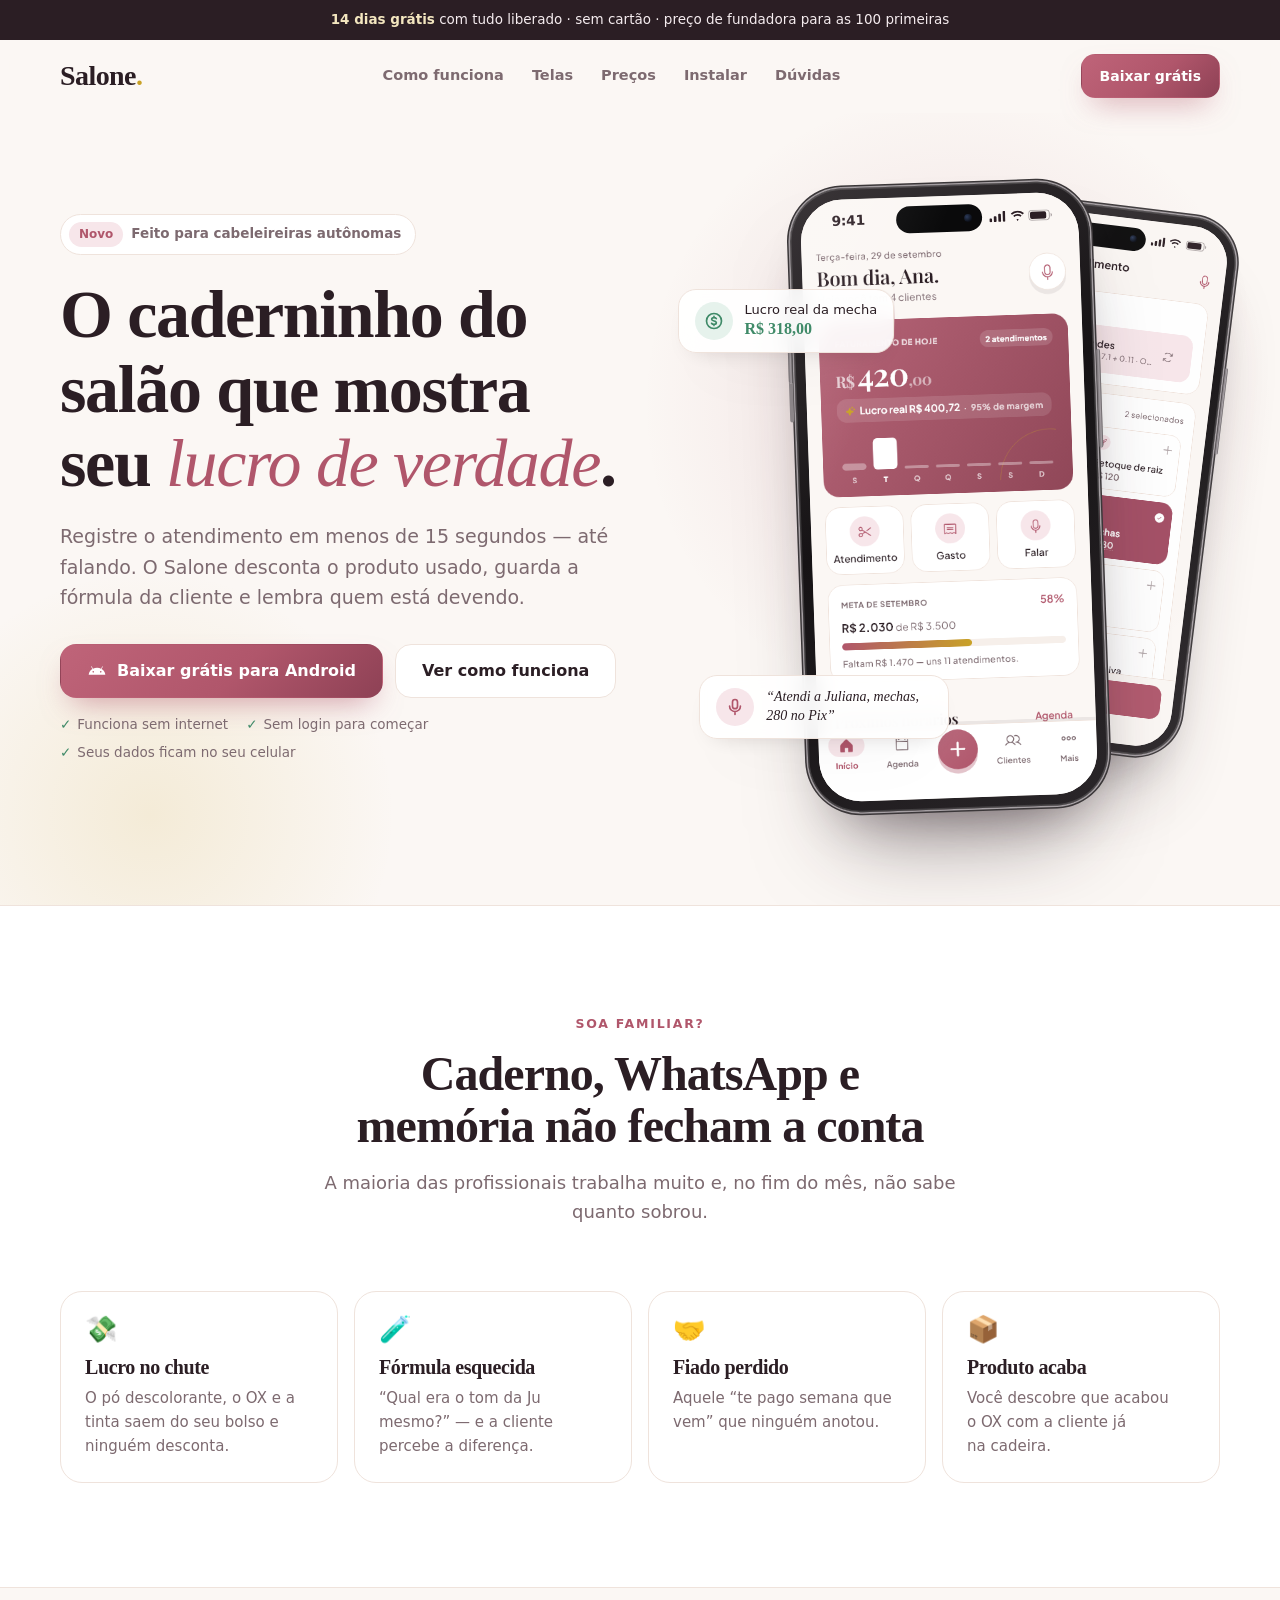
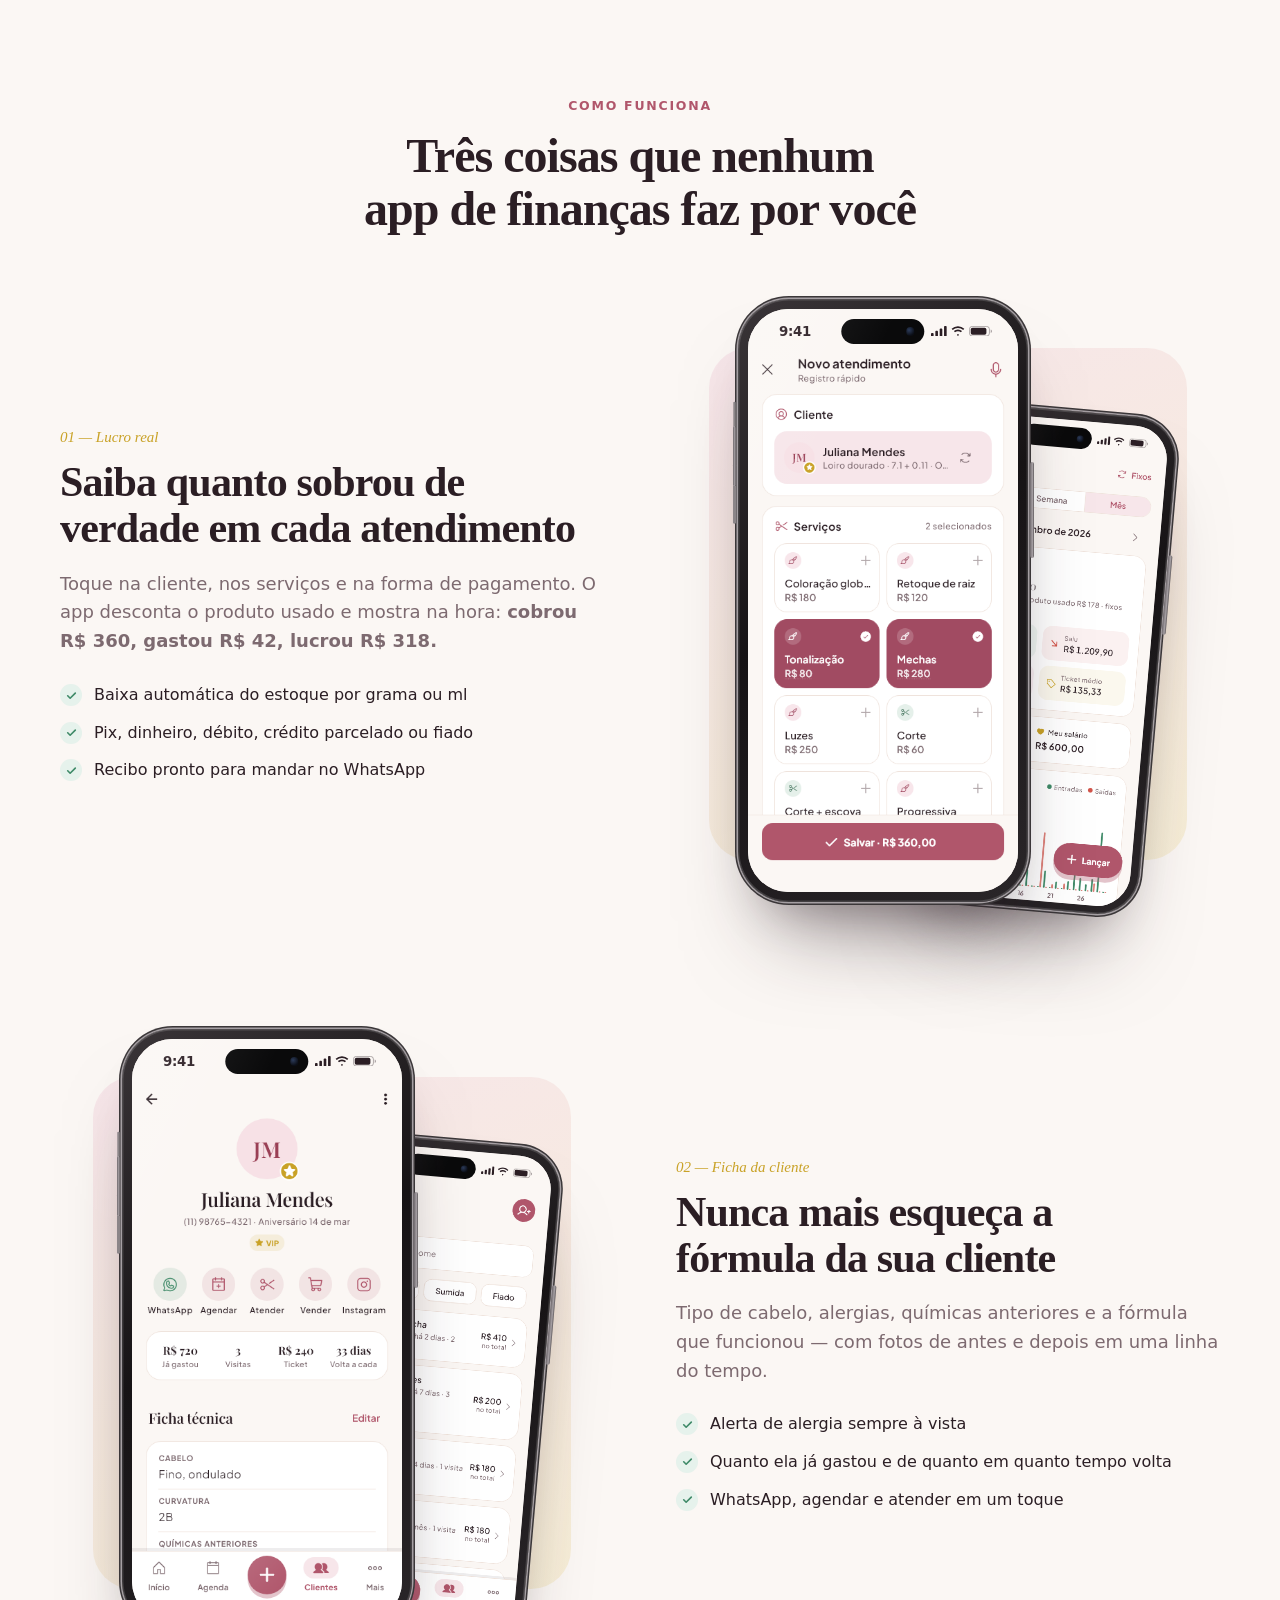
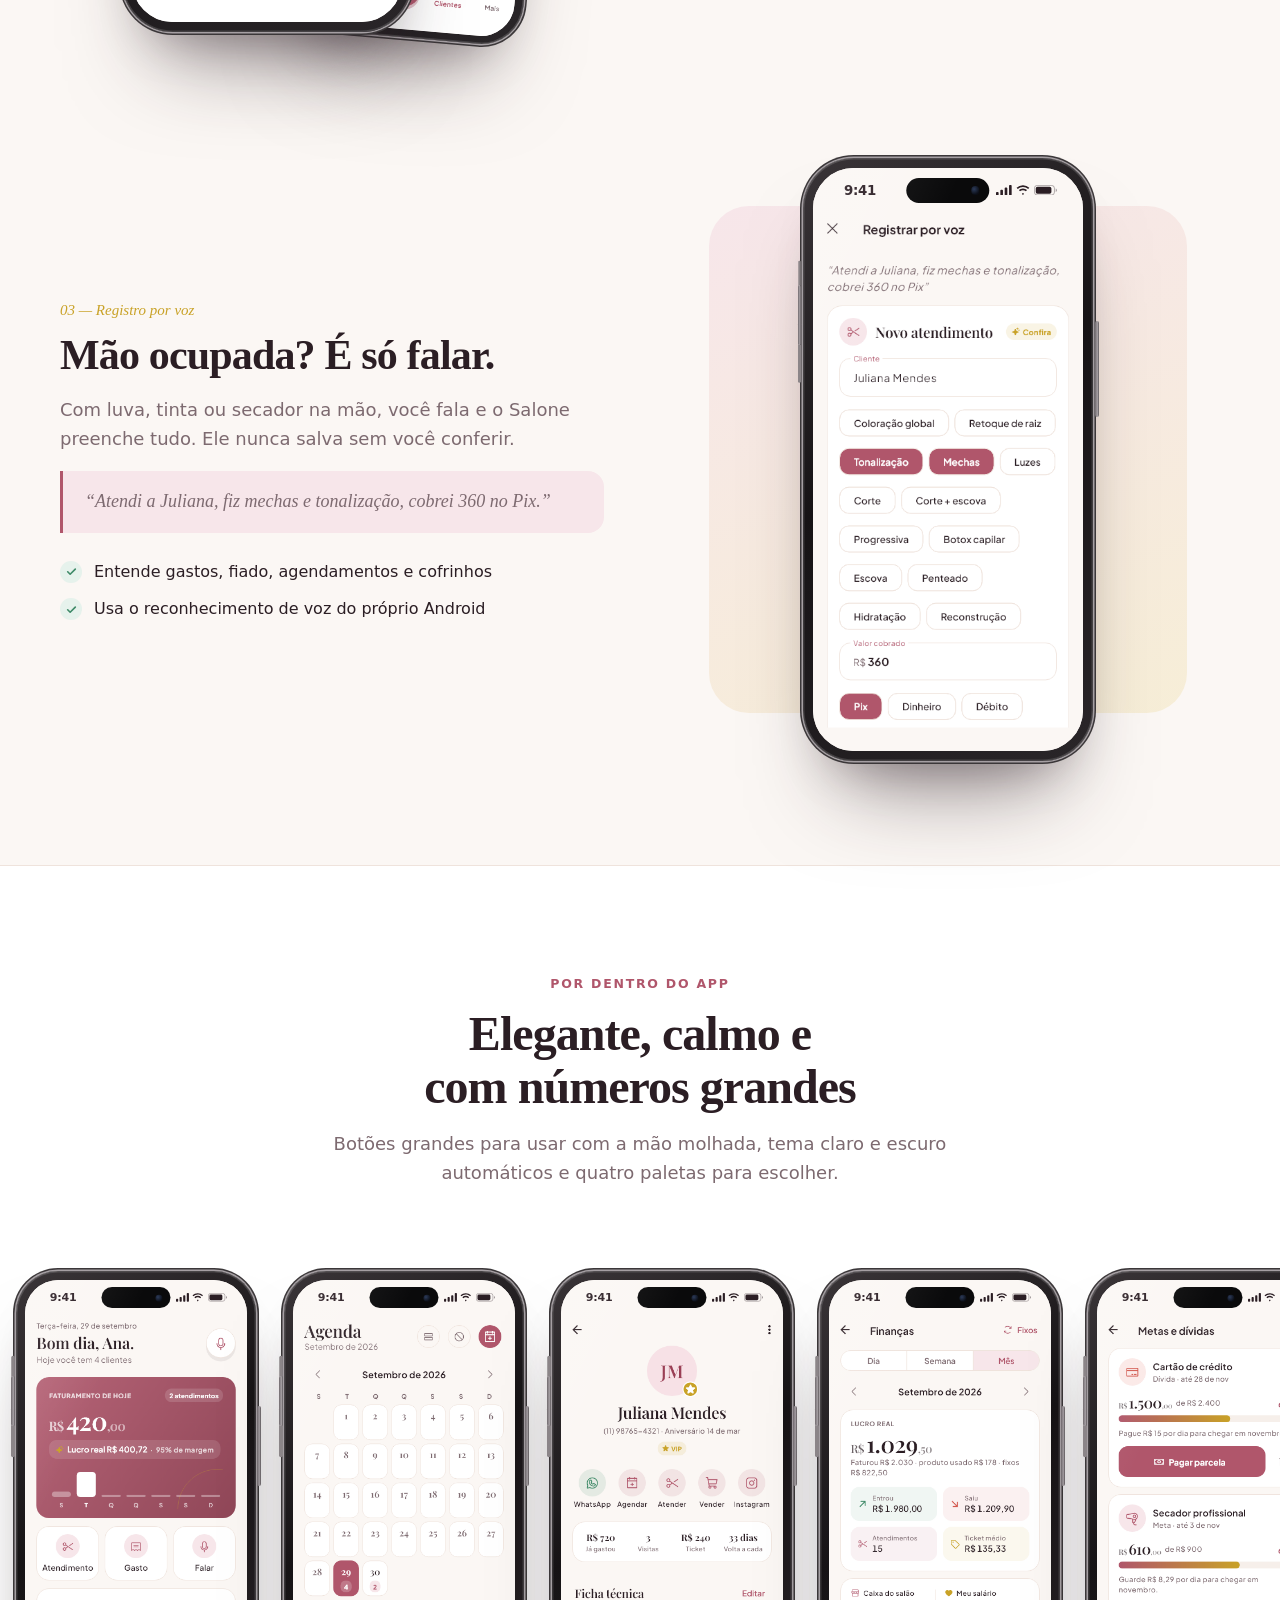
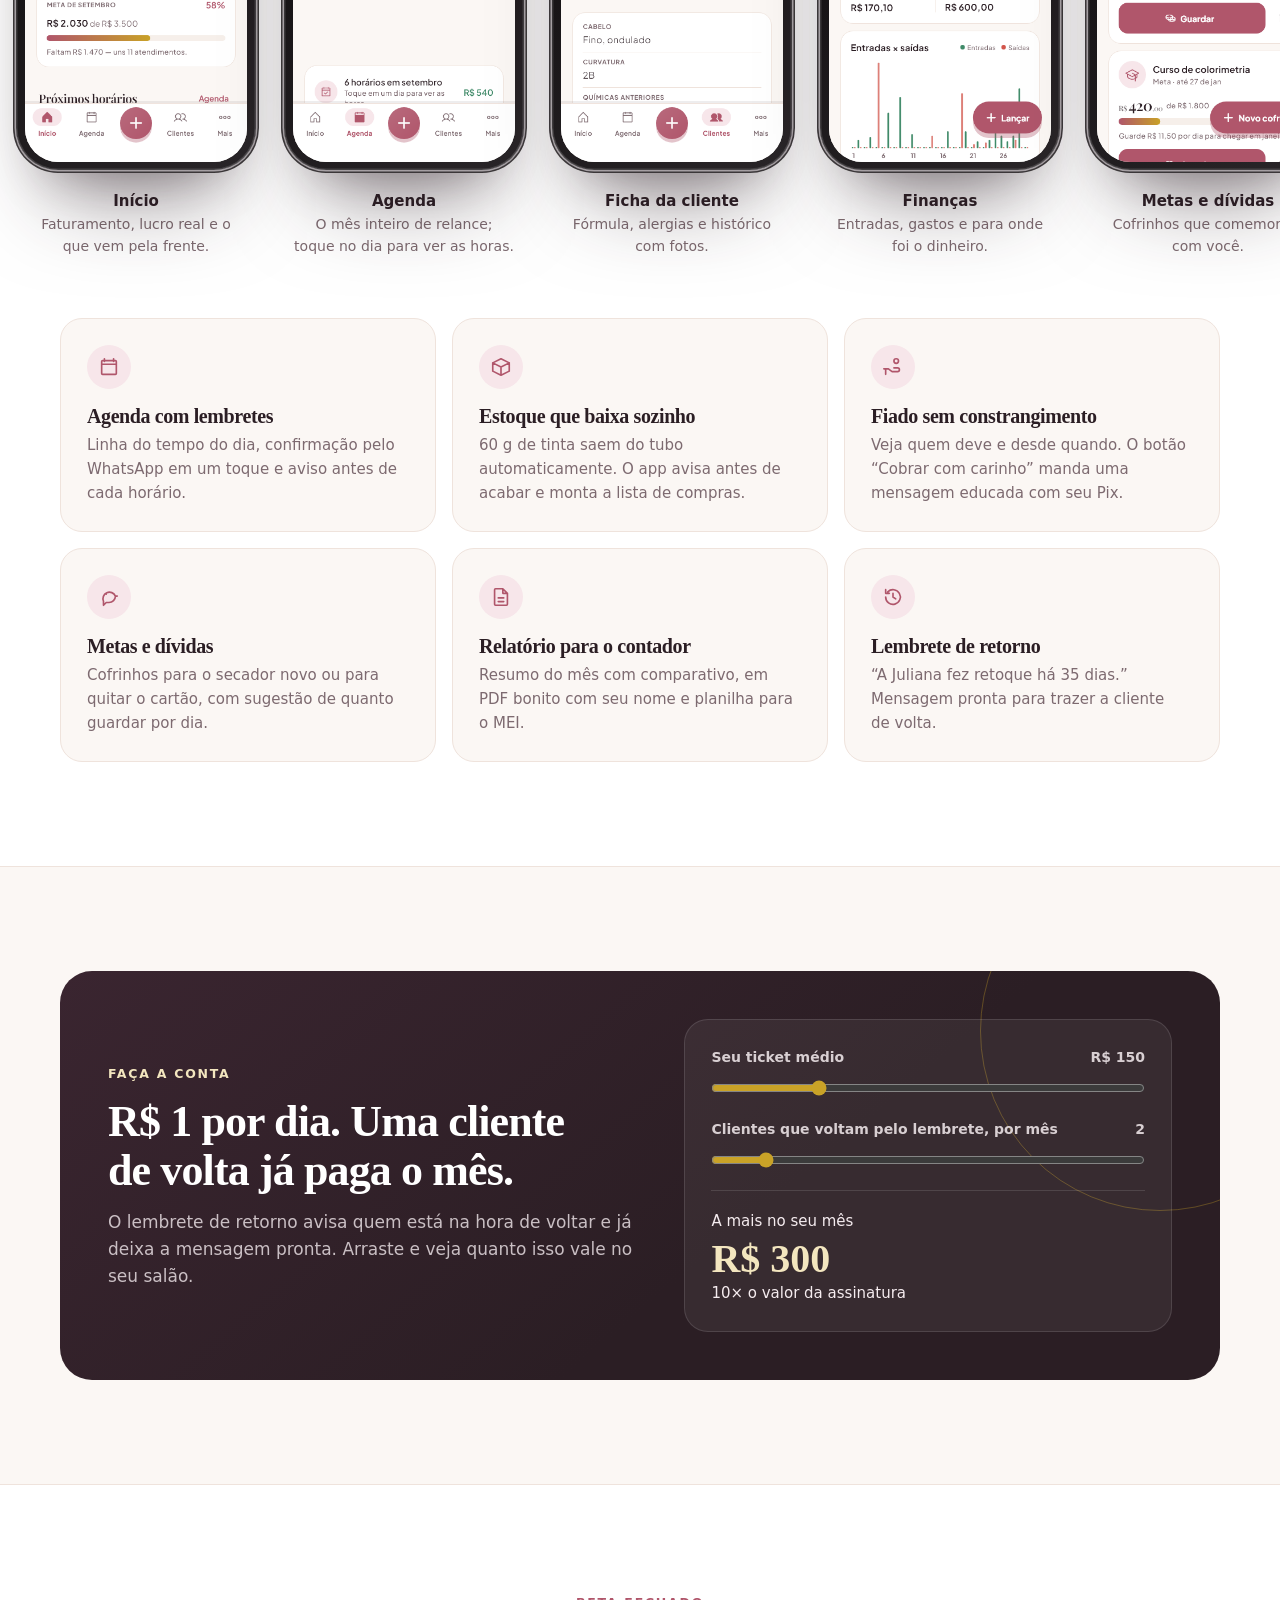
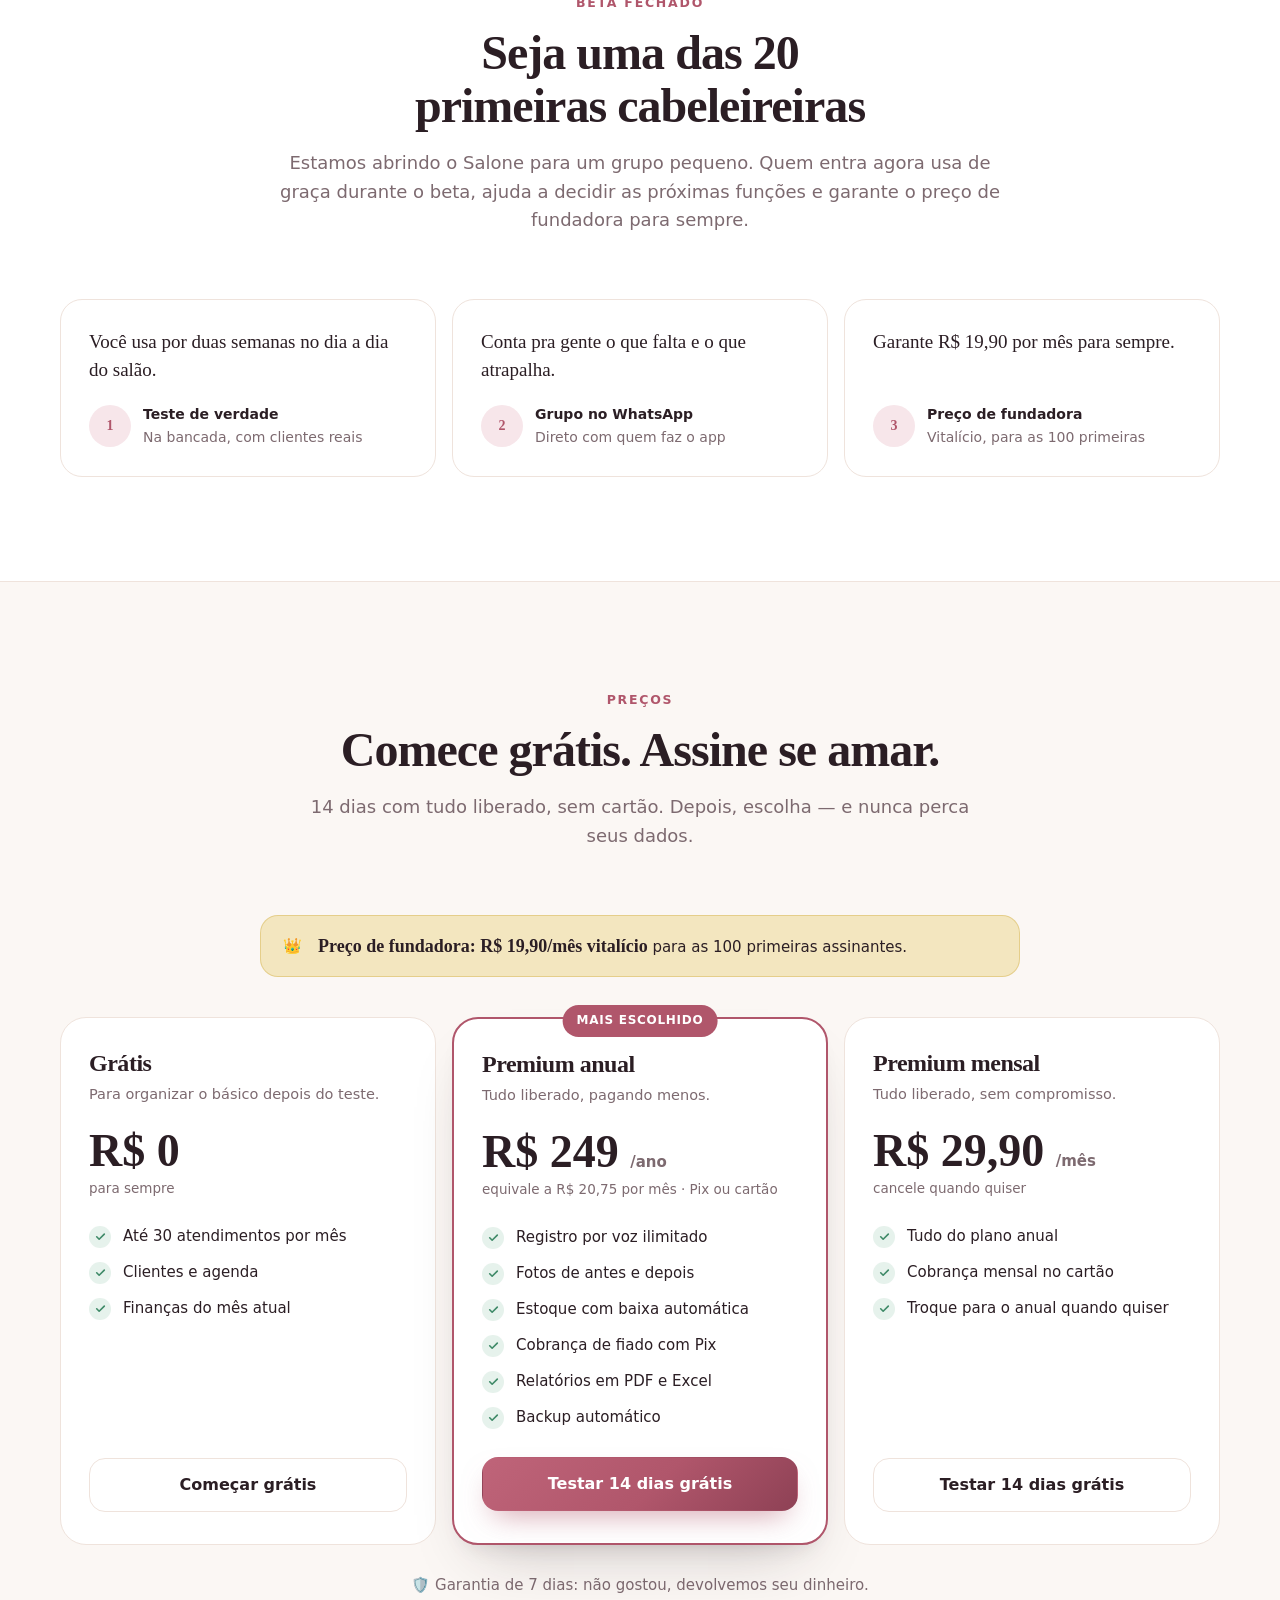
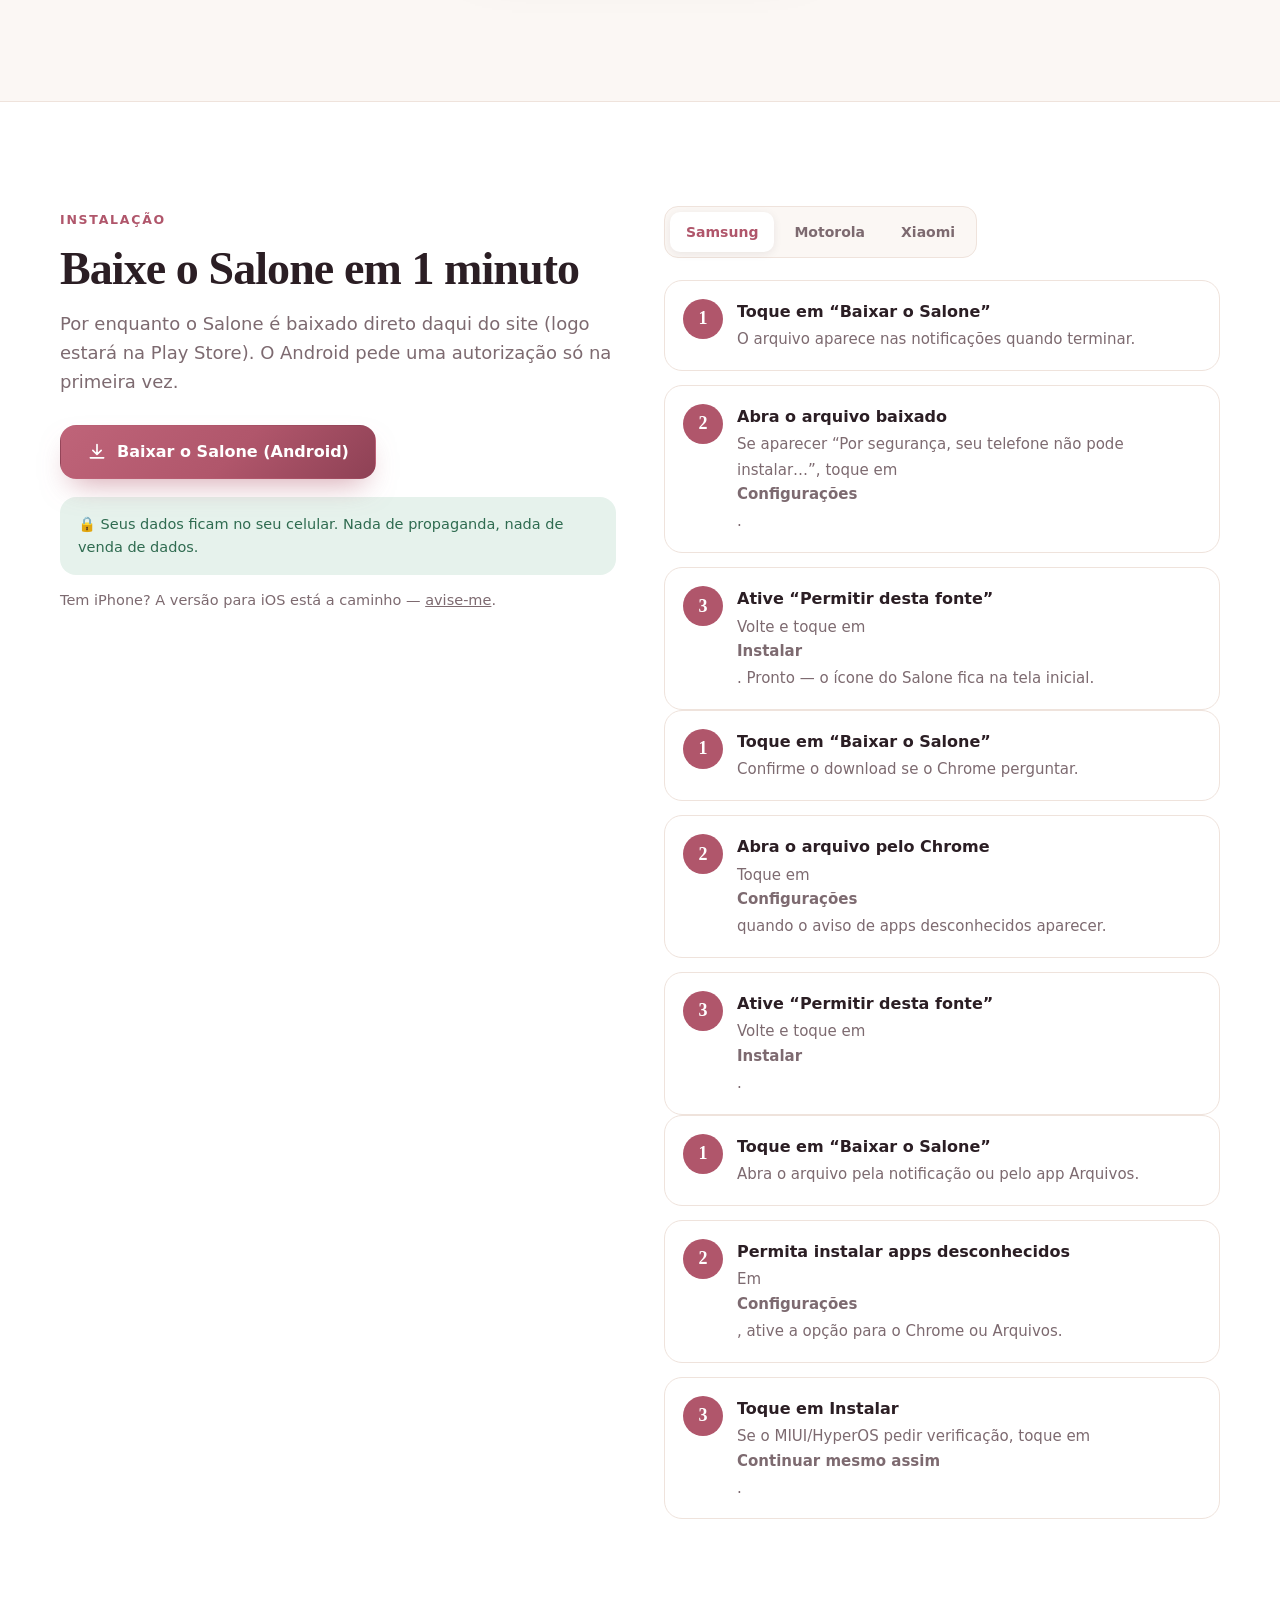
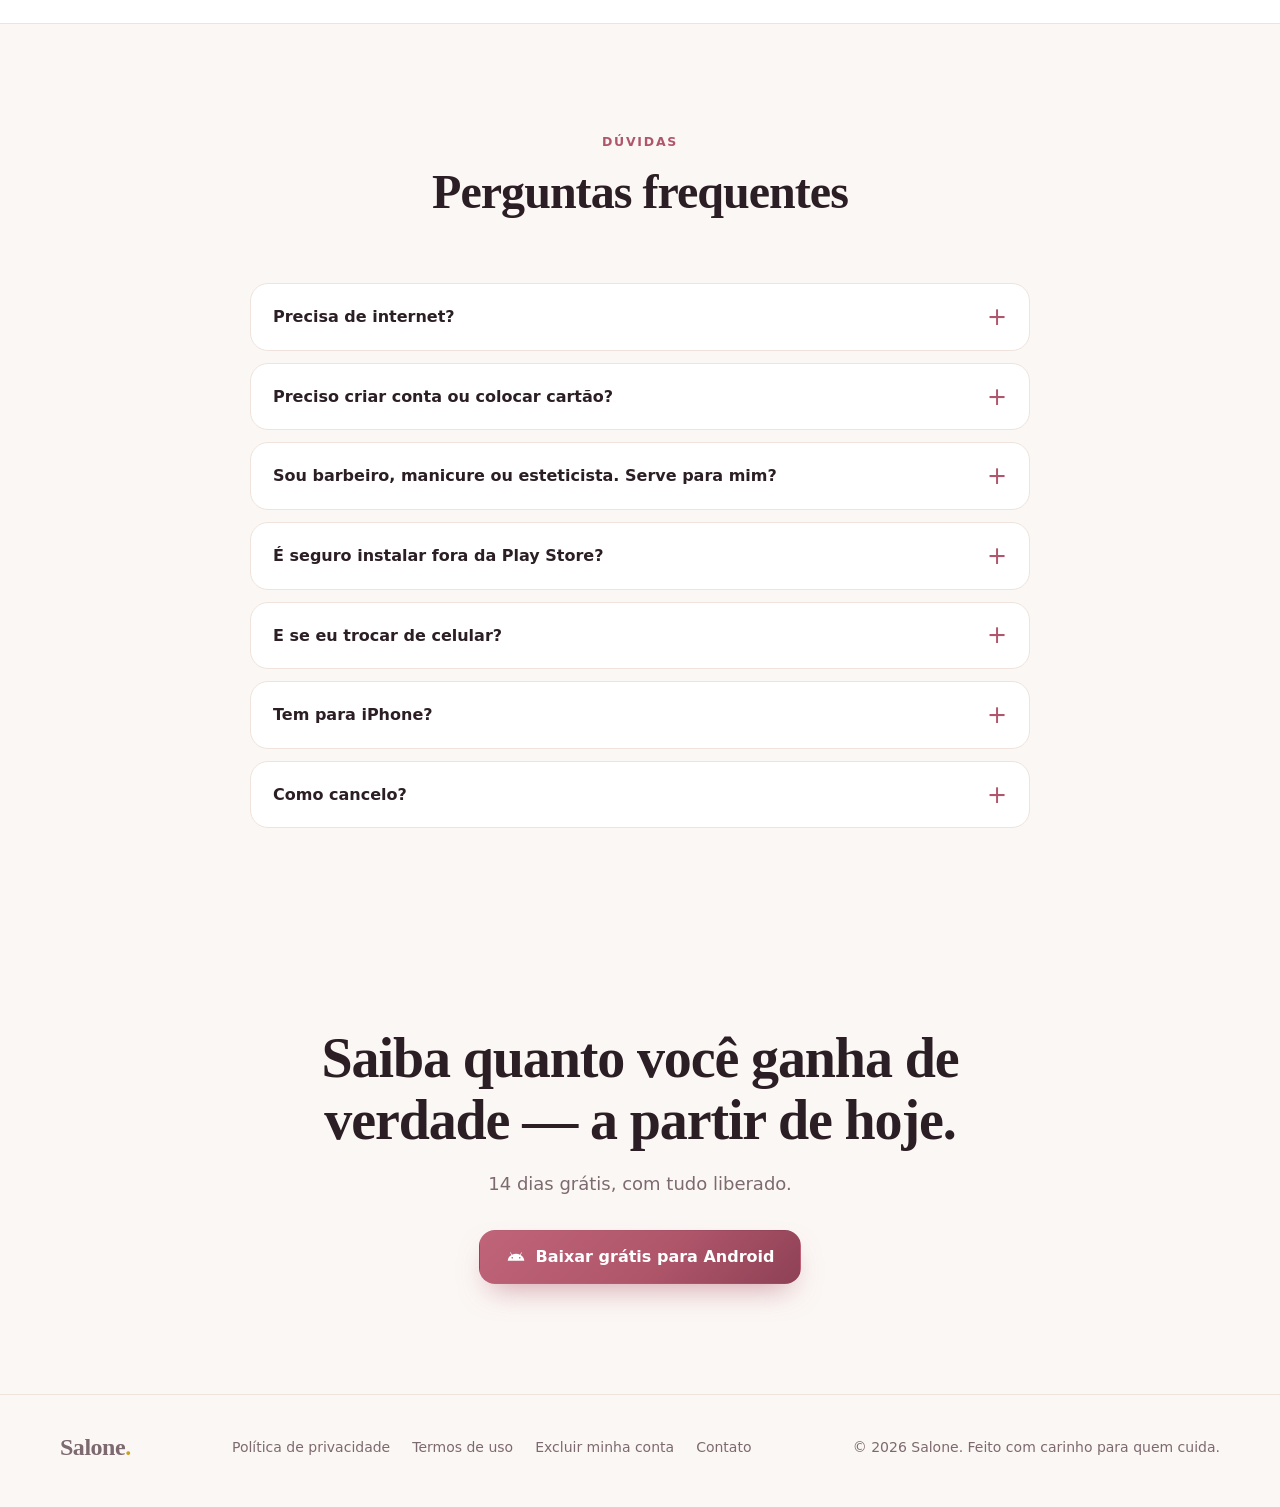
==== commit f24ff817: "Salone: novo nome, domínio salone.app.br, CSP e security.txt Co-Authored-By: Claude Opus 5.5 <norepl" ====
--- a/index.html
+++ b/index.html
@@ -3,12 +3,16 @@
 <head>
   <meta charset="utf-8">
   <meta name="viewport" content="width=device-width, initial-scale=1">
-  <title>Hairly — o caderninho do salão que calcula seu lucro real</title>
+  <meta http-equiv="Content-Security-Policy" content="default-src 'self'; script-src 'self'; style-src 'self' 'unsafe-inline' https://fonts.googleapis.com; font-src https://fonts.gstatic.com; img-src 'self' data:; connect-src 'self'; object-src 'none'; base-uri 'self'; form-action 'none'; upgrade-insecure-requests">
+  <meta name="referrer" content="strict-origin-when-cross-origin">
+  <title>Salone — o caderninho do salão que calcula seu lucro real</title>
   <meta name="description" content="App para cabeleireiras: registre atendimentos em segundos (até por voz), saiba seu lucro real, guarde a fórmula de cada cliente e cobre o fiado com carinho. 14 dias grátis.">
   <meta name="theme-color" content="#FBF7F4">
-  <meta property="og:title" content="Hairly — saiba quanto você ganha de verdade">
+  <meta property="og:title" content="Salone — saiba quanto você ganha de verdade">
   <meta property="og:description" content="Atendimentos, lucro real, ficha da cliente, agenda, estoque e fiado no seu celular. Funciona sem internet.">
-  <meta property="og:image" content="assets/screens/01-inicio.png">
+  <meta property="og:image" content="https://salone.app.br/assets/screens/01-inicio.png">
+  <meta property="og:url" content="https://salone.app.br/">
+  <link rel="canonical" href="https://salone.app.br/">
   <meta property="og:locale" content="pt_BR">
   <link rel="icon" href="assets/favicon.svg" type="image/svg+xml">
   <link rel="preconnect" href="https://fonts.googleapis.com">
@@ -21,7 +25,7 @@
 
   <header class="topo" id="topo">
     <div class="container topo__conteudo">
-      <a class="logo" href="#" aria-label="Hairly, início">Hairly<span>.</span></a>
+      <a class="logo" href="#" aria-label="Salone, início">Salone<span>.</span></a>
       <nav class="nav" aria-label="Seções">
         <a href="#como-funciona">Como funciona</a>
         <a href="#telas">Telas</a>
@@ -40,16 +44,16 @@
         <div class="hero__texto">
           <span class="selo"><b>Novo</b> Feito para cabeleireiras autônomas</span>
           <h1>O caderninho do salão que mostra seu <em>lucro de verdade</em>.</h1>
-          <p class="hero__sub">Registre o atendimento em menos de 15 segundos — até falando. O Hairly desconta o produto usado, guarda a fórmula da cliente e lembra quem está devendo.</p>
+          <p class="hero__sub">Registre o atendimento em menos de 15 segundos — até falando. O Salone desconta o produto usado, guarda a fórmula da cliente e lembra quem está devendo.</p>
           <div class="hero__acoes">
             <a class="btn btn--primario" href="#instalar"><svg viewBox="0 0 24 24" fill="currentColor"><path d="M17.5 9.6 19 7a.4.4 0 0 0-.7-.4l-1.5 2.6A9.3 9.3 0 0 0 12 8.1c-1.7 0-3.3.4-4.8 1.1L5.7 6.6a.4.4 0 1 0-.7.4l1.5 2.6A8.8 8.8 0 0 0 2 16.5h20a8.8 8.8 0 0 0-4.5-6.9ZM7.5 14a1 1 0 1 1 0-2 1 1 0 0 1 0 2Zm9 0a1 1 0 1 1 0-2 1 1 0 0 1 0 2Z"/></svg> Baixar grátis para Android</a>
             <a class="btn btn--secundario" href="#como-funciona">Ver como funciona</a>
           </div>
           <p class="hero__nota"><span>Funciona sem internet</span><span>Sem login para começar</span><span>Seus dados ficam no seu celular</span></p>
         </div>
-        <div class="hero__palco" aria-label="O app Hairly no celular">
-          <div class="phone phone--tras"><div class="phone__frame"><div class="phone__screen"><img src="assets/screens/02-novo-atendimento.png" alt="Tela de novo atendimento do Hairly" width="780" height="1688" fetchpriority="high" decoding="async"><div class="phone__status" aria-hidden="true"><span>9:41</span><span class="phone__icones" aria-hidden="true"><svg viewBox="0 0 18 12" fill="currentColor"><rect x="0" y="8" width="3" height="4" rx="1"/><rect x="5" y="5.5" width="3" height="6.5" rx="1"/><rect x="10" y="3" width="3" height="9" rx="1"/><rect x="15" y="0" width="3" height="12" rx="1"/></svg><svg viewBox="0 0 16 12" fill="currentColor"><path d="M8 2.2c2.3 0 4.4.9 6 2.4l1.3-1.4A10.4 10.4 0 0 0 8 .3 10.4 10.4 0 0 0 .7 3.2L2 4.6a8.5 8.5 0 0 1 6-2.4Zm0 3.7c1.3 0 2.5.5 3.4 1.3l1.3-1.4A6.8 6.8 0 0 0 8 4a6.8 6.8 0 0 0-4.7 1.8l1.3 1.4c.9-.8 2.1-1.3 3.4-1.3Zm0 3.6c.5 0 .9.2 1.2.5L8 11.7 6.8 10c.3-.3.7-.5 1.2-.5Z"/></svg><svg viewBox="0 0 27 12"><rect x=".5" y=".5" width="23" height="11" rx="3.2" fill="none" stroke="currentColor" opacity=".4"/><rect x="2" y="2" width="18" height="8" rx="2" fill="currentColor"/><path d="M25 4v4c.8-.3 1.3-1.1 1.3-2S25.8 4.3 25 4Z" fill="currentColor" opacity=".45"/></svg></span></div><div class="phone__island" aria-hidden="true"></div></div></div></div>
-          <div class="phone phone--frente"><div class="phone__frame"><div class="phone__screen"><img src="assets/screens/01-inicio.png" alt="Tela inicial do Hairly com o faturamento e o lucro real do dia" width="780" height="1688" fetchpriority="high" decoding="async"><div class="phone__status" aria-hidden="true"><span>9:41</span><span class="phone__icones" aria-hidden="true"><svg viewBox="0 0 18 12" fill="currentColor"><rect x="0" y="8" width="3" height="4" rx="1"/><rect x="5" y="5.5" width="3" height="6.5" rx="1"/><rect x="10" y="3" width="3" height="9" rx="1"/><rect x="15" y="0" width="3" height="12" rx="1"/></svg><svg viewBox="0 0 16 12" fill="currentColor"><path d="M8 2.2c2.3 0 4.4.9 6 2.4l1.3-1.4A10.4 10.4 0 0 0 8 .3 10.4 10.4 0 0 0 .7 3.2L2 4.6a8.5 8.5 0 0 1 6-2.4Zm0 3.7c1.3 0 2.5.5 3.4 1.3l1.3-1.4A6.8 6.8 0 0 0 8 4a6.8 6.8 0 0 0-4.7 1.8l1.3 1.4c.9-.8 2.1-1.3 3.4-1.3Zm0 3.6c.5 0 .9.2 1.2.5L8 11.7 6.8 10c.3-.3.7-.5 1.2-.5Z"/></svg><svg viewBox="0 0 27 12"><rect x=".5" y=".5" width="23" height="11" rx="3.2" fill="none" stroke="currentColor" opacity=".4"/><rect x="2" y="2" width="18" height="8" rx="2" fill="currentColor"/><path d="M25 4v4c.8-.3 1.3-1.1 1.3-2S25.8 4.3 25 4Z" fill="currentColor" opacity=".45"/></svg></span></div><div class="phone__island" aria-hidden="true"></div></div></div></div>
+        <div class="hero__palco" aria-label="O app Salone no celular">
+          <div class="phone phone--tras"><div class="phone__frame"><div class="phone__screen"><img src="assets/screens/02-novo-atendimento.png" alt="Tela de novo atendimento do Salone" width="780" height="1688" fetchpriority="high" decoding="async"><div class="phone__status" aria-hidden="true"><span>9:41</span><span class="phone__icones" aria-hidden="true"><svg viewBox="0 0 18 12" fill="currentColor"><rect x="0" y="8" width="3" height="4" rx="1"/><rect x="5" y="5.5" width="3" height="6.5" rx="1"/><rect x="10" y="3" width="3" height="9" rx="1"/><rect x="15" y="0" width="3" height="12" rx="1"/></svg><svg viewBox="0 0 16 12" fill="currentColor"><path d="M8 2.2c2.3 0 4.4.9 6 2.4l1.3-1.4A10.4 10.4 0 0 0 8 .3 10.4 10.4 0 0 0 .7 3.2L2 4.6a8.5 8.5 0 0 1 6-2.4Zm0 3.7c1.3 0 2.5.5 3.4 1.3l1.3-1.4A6.8 6.8 0 0 0 8 4a6.8 6.8 0 0 0-4.7 1.8l1.3 1.4c.9-.8 2.1-1.3 3.4-1.3Zm0 3.6c.5 0 .9.2 1.2.5L8 11.7 6.8 10c.3-.3.7-.5 1.2-.5Z"/></svg><svg viewBox="0 0 27 12"><rect x=".5" y=".5" width="23" height="11" rx="3.2" fill="none" stroke="currentColor" opacity=".4"/><rect x="2" y="2" width="18" height="8" rx="2" fill="currentColor"/><path d="M25 4v4c.8-.3 1.3-1.1 1.3-2S25.8 4.3 25 4Z" fill="currentColor" opacity=".45"/></svg></span></div><div class="phone__island" aria-hidden="true"></div></div></div></div>
+          <div class="phone phone--frente"><div class="phone__frame"><div class="phone__screen"><img src="assets/screens/01-inicio.png" alt="Tela inicial do Salone com o faturamento e o lucro real do dia" width="780" height="1688" fetchpriority="high" decoding="async"><div class="phone__status" aria-hidden="true"><span>9:41</span><span class="phone__icones" aria-hidden="true"><svg viewBox="0 0 18 12" fill="currentColor"><rect x="0" y="8" width="3" height="4" rx="1"/><rect x="5" y="5.5" width="3" height="6.5" rx="1"/><rect x="10" y="3" width="3" height="9" rx="1"/><rect x="15" y="0" width="3" height="12" rx="1"/></svg><svg viewBox="0 0 16 12" fill="currentColor"><path d="M8 2.2c2.3 0 4.4.9 6 2.4l1.3-1.4A10.4 10.4 0 0 0 8 .3 10.4 10.4 0 0 0 .7 3.2L2 4.6a8.5 8.5 0 0 1 6-2.4Zm0 3.7c1.3 0 2.5.5 3.4 1.3l1.3-1.4A6.8 6.8 0 0 0 8 4a6.8 6.8 0 0 0-4.7 1.8l1.3 1.4c.9-.8 2.1-1.3 3.4-1.3Zm0 3.6c.5 0 .9.2 1.2.5L8 11.7 6.8 10c.3-.3.7-.5 1.2-.5Z"/></svg><svg viewBox="0 0 27 12"><rect x=".5" y=".5" width="23" height="11" rx="3.2" fill="none" stroke="currentColor" opacity=".4"/><rect x="2" y="2" width="18" height="8" rx="2" fill="currentColor"/><path d="M25 4v4c.8-.3 1.3-1.1 1.3-2S25.8 4.3 25 4Z" fill="currentColor" opacity=".45"/></svg></span></div><div class="phone__island" aria-hidden="true"></div></div></div></div>
           <div class="flutuante flutuante--lucro" aria-hidden="true">
             <span class="icone"><svg viewBox="0 0 24 24" width="20" height="20" fill="none" stroke="currentColor" stroke-width="2" stroke-linecap="round"><circle cx="12" cy="12" r="9"/><path d="M14.8 9.2c-.5-.8-1.5-1.2-2.8-1.2-1.7 0-2.8.8-2.8 2s1.1 1.7 2.8 2c1.7.3 2.8.9 2.8 2.1s-1.2 2-2.8 2c-1.4 0-2.4-.5-2.9-1.4M12 6.5v1.5m0 8v1.5"/></svg></span>
             <span>Lucro real da mecha<strong>R$ 318,00</strong></span>
@@ -119,7 +123,7 @@
           <div class="diferencial__texto revelar">
             <span class="diferencial__numero">03 — Registro por voz</span>
             <h3>Mão ocupada? É só falar.</h3>
-            <p>Com luva, tinta ou secador na mão, você fala e o Hairly preenche tudo. Ele nunca salva sem você conferir.</p>
+            <p>Com luva, tinta ou secador na mão, você fala e o Salone preenche tudo. Ele nunca salva sem você conferir.</p>
             <p class="citacao-voz">“Atendi a Juliana, fiz mechas e tonalização, cobrei 360 no Pix.”</p>
             <ul class="lista-check">
               <li>Entende gastos, fiado, agendamentos e cofrinhos</li>
@@ -141,14 +145,14 @@
         </div>
       </div>
       <div class="galeria" tabindex="0" aria-label="Galeria de telas, role para o lado">
-        <figure class="revelar"><div class="phone"><div class="phone__frame"><div class="phone__screen"><img src="assets/screens/01-inicio.png" alt="Tela de Início do Hairly" width="780" height="1688" loading="lazy" decoding="async"><div class="phone__status" aria-hidden="true"><span>9:41</span><span class="phone__icones" aria-hidden="true"><svg viewBox="0 0 18 12" fill="currentColor"><rect x="0" y="8" width="3" height="4" rx="1"/><rect x="5" y="5.5" width="3" height="6.5" rx="1"/><rect x="10" y="3" width="3" height="9" rx="1"/><rect x="15" y="0" width="3" height="12" rx="1"/></svg><svg viewBox="0 0 16 12" fill="currentColor"><path d="M8 2.2c2.3 0 4.4.9 6 2.4l1.3-1.4A10.4 10.4 0 0 0 8 .3 10.4 10.4 0 0 0 .7 3.2L2 4.6a8.5 8.5 0 0 1 6-2.4Zm0 3.7c1.3 0 2.5.5 3.4 1.3l1.3-1.4A6.8 6.8 0 0 0 8 4a6.8 6.8 0 0 0-4.7 1.8l1.3 1.4c.9-.8 2.1-1.3 3.4-1.3Zm0 3.6c.5 0 .9.2 1.2.5L8 11.7 6.8 10c.3-.3.7-.5 1.2-.5Z"/></svg><svg viewBox="0 0 27 12"><rect x=".5" y=".5" width="23" height="11" rx="3.2" fill="none" stroke="currentColor" opacity=".4"/><rect x="2" y="2" width="18" height="8" rx="2" fill="currentColor"/><path d="M25 4v4c.8-.3 1.3-1.1 1.3-2S25.8 4.3 25 4Z" fill="currentColor" opacity=".45"/></svg></span></div><div class="phone__island" aria-hidden="true"></div></div></div></div><figcaption><strong>Início</strong>Faturamento, lucro real e o que vem pela frente.</figcaption></figure>
-<figure class="revelar"><div class="phone"><div class="phone__frame"><div class="phone__screen"><img src="assets/screens/04-agenda.png" alt="Tela de Agenda do Hairly" width="780" height="1688" loading="lazy" decoding="async"><div class="phone__status" aria-hidden="true"><span>9:41</span><span class="phone__icones" aria-hidden="true"><svg viewBox="0 0 18 12" fill="currentColor"><rect x="0" y="8" width="3" height="4" rx="1"/><rect x="5" y="5.5" width="3" height="6.5" rx="1"/><rect x="10" y="3" width="3" height="9" rx="1"/><rect x="15" y="0" width="3" height="12" rx="1"/></svg><svg viewBox="0 0 16 12" fill="currentColor"><path d="M8 2.2c2.3 0 4.4.9 6 2.4l1.3-1.4A10.4 10.4 0 0 0 8 .3 10.4 10.4 0 0 0 .7 3.2L2 4.6a8.5 8.5 0 0 1 6-2.4Zm0 3.7c1.3 0 2.5.5 3.4 1.3l1.3-1.4A6.8 6.8 0 0 0 8 4a6.8 6.8 0 0 0-4.7 1.8l1.3 1.4c.9-.8 2.1-1.3 3.4-1.3Zm0 3.6c.5 0 .9.2 1.2.5L8 11.7 6.8 10c.3-.3.7-.5 1.2-.5Z"/></svg><svg viewBox="0 0 27 12"><rect x=".5" y=".5" width="23" height="11" rx="3.2" fill="none" stroke="currentColor" opacity=".4"/><rect x="2" y="2" width="18" height="8" rx="2" fill="currentColor"/><path d="M25 4v4c.8-.3 1.3-1.1 1.3-2S25.8 4.3 25 4Z" fill="currentColor" opacity=".45"/></svg></span></div><div class="phone__island" aria-hidden="true"></div></div></div></div><figcaption><strong>Agenda</strong>O mês inteiro de relance; toque no dia para ver as horas.</figcaption></figure>
-<figure class="revelar"><div class="phone"><div class="phone__frame"><div class="phone__screen"><img src="assets/screens/03-ficha-cliente.png" alt="Tela de Ficha da cliente do Hairly" width="780" height="1688" loading="lazy" decoding="async"><div class="phone__status" aria-hidden="true"><span>9:41</span><span class="phone__icones" aria-hidden="true"><svg viewBox="0 0 18 12" fill="currentColor"><rect x="0" y="8" width="3" height="4" rx="1"/><rect x="5" y="5.5" width="3" height="6.5" rx="1"/><rect x="10" y="3" width="3" height="9" rx="1"/><rect x="15" y="0" width="3" height="12" rx="1"/></svg><svg viewBox="0 0 16 12" fill="currentColor"><path d="M8 2.2c2.3 0 4.4.9 6 2.4l1.3-1.4A10.4 10.4 0 0 0 8 .3 10.4 10.4 0 0 0 .7 3.2L2 4.6a8.5 8.5 0 0 1 6-2.4Zm0 3.7c1.3 0 2.5.5 3.4 1.3l1.3-1.4A6.8 6.8 0 0 0 8 4a6.8 6.8 0 0 0-4.7 1.8l1.3 1.4c.9-.8 2.1-1.3 3.4-1.3Zm0 3.6c.5 0 .9.2 1.2.5L8 11.7 6.8 10c.3-.3.7-.5 1.2-.5Z"/></svg><svg viewBox="0 0 27 12"><rect x=".5" y=".5" width="23" height="11" rx="3.2" fill="none" stroke="currentColor" opacity=".4"/><rect x="2" y="2" width="18" height="8" rx="2" fill="currentColor"/><path d="M25 4v4c.8-.3 1.3-1.1 1.3-2S25.8 4.3 25 4Z" fill="currentColor" opacity=".45"/></svg></span></div><div class="phone__island" aria-hidden="true"></div></div></div></div><figcaption><strong>Ficha da cliente</strong>Fórmula, alergias e histórico com fotos.</figcaption></figure>
-<figure class="revelar"><div class="phone"><div class="phone__frame"><div class="phone__screen"><img src="assets/screens/05-financas.png" alt="Tela de Finanças do Hairly" width="780" height="1688" loading="lazy" decoding="async"><div class="phone__status" aria-hidden="true"><span>9:41</span><span class="phone__icones" aria-hidden="true"><svg viewBox="0 0 18 12" fill="currentColor"><rect x="0" y="8" width="3" height="4" rx="1"/><rect x="5" y="5.5" width="3" height="6.5" rx="1"/><rect x="10" y="3" width="3" height="9" rx="1"/><rect x="15" y="0" width="3" height="12" rx="1"/></svg><svg viewBox="0 0 16 12" fill="currentColor"><path d="M8 2.2c2.3 0 4.4.9 6 2.4l1.3-1.4A10.4 10.4 0 0 0 8 .3 10.4 10.4 0 0 0 .7 3.2L2 4.6a8.5 8.5 0 0 1 6-2.4Zm0 3.7c1.3 0 2.5.5 3.4 1.3l1.3-1.4A6.8 6.8 0 0 0 8 4a6.8 6.8 0 0 0-4.7 1.8l1.3 1.4c.9-.8 2.1-1.3 3.4-1.3Zm0 3.6c.5 0 .9.2 1.2.5L8 11.7 6.8 10c.3-.3.7-.5 1.2-.5Z"/></svg><svg viewBox="0 0 27 12"><rect x=".5" y=".5" width="23" height="11" rx="3.2" fill="none" stroke="currentColor" opacity=".4"/><rect x="2" y="2" width="18" height="8" rx="2" fill="currentColor"/><path d="M25 4v4c.8-.3 1.3-1.1 1.3-2S25.8 4.3 25 4Z" fill="currentColor" opacity=".45"/></svg></span></div><div class="phone__island" aria-hidden="true"></div></div></div></div><figcaption><strong>Finanças</strong>Entradas, gastos e para onde foi o dinheiro.</figcaption></figure>
-<figure class="revelar"><div class="phone"><div class="phone__frame"><div class="phone__screen"><img src="assets/screens/07-metas.png" alt="Tela de Metas e dívidas do Hairly" width="780" height="1688" loading="lazy" decoding="async"><div class="phone__status" aria-hidden="true"><span>9:41</span><span class="phone__icones" aria-hidden="true"><svg viewBox="0 0 18 12" fill="currentColor"><rect x="0" y="8" width="3" height="4" rx="1"/><rect x="5" y="5.5" width="3" height="6.5" rx="1"/><rect x="10" y="3" width="3" height="9" rx="1"/><rect x="15" y="0" width="3" height="12" rx="1"/></svg><svg viewBox="0 0 16 12" fill="currentColor"><path d="M8 2.2c2.3 0 4.4.9 6 2.4l1.3-1.4A10.4 10.4 0 0 0 8 .3 10.4 10.4 0 0 0 .7 3.2L2 4.6a8.5 8.5 0 0 1 6-2.4Zm0 3.7c1.3 0 2.5.5 3.4 1.3l1.3-1.4A6.8 6.8 0 0 0 8 4a6.8 6.8 0 0 0-4.7 1.8l1.3 1.4c.9-.8 2.1-1.3 3.4-1.3Zm0 3.6c.5 0 .9.2 1.2.5L8 11.7 6.8 10c.3-.3.7-.5 1.2-.5Z"/></svg><svg viewBox="0 0 27 12"><rect x=".5" y=".5" width="23" height="11" rx="3.2" fill="none" stroke="currentColor" opacity=".4"/><rect x="2" y="2" width="18" height="8" rx="2" fill="currentColor"/><path d="M25 4v4c.8-.3 1.3-1.1 1.3-2S25.8 4.3 25 4Z" fill="currentColor" opacity=".45"/></svg></span></div><div class="phone__island" aria-hidden="true"></div></div></div></div><figcaption><strong>Metas e dívidas</strong>Cofrinhos que comemoram com você.</figcaption></figure>
-<figure class="revelar"><div class="phone"><div class="phone__frame"><div class="phone__screen"><img src="assets/screens/08-fiado.png" alt="Tela de Fiado do Hairly" width="780" height="1688" loading="lazy" decoding="async"><div class="phone__status" aria-hidden="true"><span>9:41</span><span class="phone__icones" aria-hidden="true"><svg viewBox="0 0 18 12" fill="currentColor"><rect x="0" y="8" width="3" height="4" rx="1"/><rect x="5" y="5.5" width="3" height="6.5" rx="1"/><rect x="10" y="3" width="3" height="9" rx="1"/><rect x="15" y="0" width="3" height="12" rx="1"/></svg><svg viewBox="0 0 16 12" fill="currentColor"><path d="M8 2.2c2.3 0 4.4.9 6 2.4l1.3-1.4A10.4 10.4 0 0 0 8 .3 10.4 10.4 0 0 0 .7 3.2L2 4.6a8.5 8.5 0 0 1 6-2.4Zm0 3.7c1.3 0 2.5.5 3.4 1.3l1.3-1.4A6.8 6.8 0 0 0 8 4a6.8 6.8 0 0 0-4.7 1.8l1.3 1.4c.9-.8 2.1-1.3 3.4-1.3Zm0 3.6c.5 0 .9.2 1.2.5L8 11.7 6.8 10c.3-.3.7-.5 1.2-.5Z"/></svg><svg viewBox="0 0 27 12"><rect x=".5" y=".5" width="23" height="11" rx="3.2" fill="none" stroke="currentColor" opacity=".4"/><rect x="2" y="2" width="18" height="8" rx="2" fill="currentColor"/><path d="M25 4v4c.8-.3 1.3-1.1 1.3-2S25.8 4.3 25 4Z" fill="currentColor" opacity=".45"/></svg></span></div><div class="phone__island" aria-hidden="true"></div></div></div></div><figcaption><strong>Fiado</strong>Quem deve, quanto e desde quando.</figcaption></figure>
-<figure class="revelar"><div class="phone"><div class="phone__frame"><div class="phone__screen"><img src="assets/screens/11-relatorio.png" alt="Tela de Relatório do mês do Hairly" width="780" height="1688" loading="lazy" decoding="async"><div class="phone__status" aria-hidden="true"><span>9:41</span><span class="phone__icones" aria-hidden="true"><svg viewBox="0 0 18 12" fill="currentColor"><rect x="0" y="8" width="3" height="4" rx="1"/><rect x="5" y="5.5" width="3" height="6.5" rx="1"/><rect x="10" y="3" width="3" height="9" rx="1"/><rect x="15" y="0" width="3" height="12" rx="1"/></svg><svg viewBox="0 0 16 12" fill="currentColor"><path d="M8 2.2c2.3 0 4.4.9 6 2.4l1.3-1.4A10.4 10.4 0 0 0 8 .3 10.4 10.4 0 0 0 .7 3.2L2 4.6a8.5 8.5 0 0 1 6-2.4Zm0 3.7c1.3 0 2.5.5 3.4 1.3l1.3-1.4A6.8 6.8 0 0 0 8 4a6.8 6.8 0 0 0-4.7 1.8l1.3 1.4c.9-.8 2.1-1.3 3.4-1.3Zm0 3.6c.5 0 .9.2 1.2.5L8 11.7 6.8 10c.3-.3.7-.5 1.2-.5Z"/></svg><svg viewBox="0 0 27 12"><rect x=".5" y=".5" width="23" height="11" rx="3.2" fill="none" stroke="currentColor" opacity=".4"/><rect x="2" y="2" width="18" height="8" rx="2" fill="currentColor"/><path d="M25 4v4c.8-.3 1.3-1.1 1.3-2S25.8 4.3 25 4Z" fill="currentColor" opacity=".45"/></svg></span></div><div class="phone__island" aria-hidden="true"></div></div></div></div><figcaption><strong>Relatório do mês</strong>Comparativo e exportação em PDF.</figcaption></figure>
-<figure class="revelar"><div class="phone phone--escuro"><div class="phone__frame"><div class="phone__screen"><img src="assets/screens/12-inicio-escuro.png" alt="Tela de Tema escuro do Hairly" width="780" height="1688" loading="lazy" decoding="async"><div class="phone__status" aria-hidden="true"><span>9:41</span><span class="phone__icones" aria-hidden="true"><svg viewBox="0 0 18 12" fill="currentColor"><rect x="0" y="8" width="3" height="4" rx="1"/><rect x="5" y="5.5" width="3" height="6.5" rx="1"/><rect x="10" y="3" width="3" height="9" rx="1"/><rect x="15" y="0" width="3" height="12" rx="1"/></svg><svg viewBox="0 0 16 12" fill="currentColor"><path d="M8 2.2c2.3 0 4.4.9 6 2.4l1.3-1.4A10.4 10.4 0 0 0 8 .3 10.4 10.4 0 0 0 .7 3.2L2 4.6a8.5 8.5 0 0 1 6-2.4Zm0 3.7c1.3 0 2.5.5 3.4 1.3l1.3-1.4A6.8 6.8 0 0 0 8 4a6.8 6.8 0 0 0-4.7 1.8l1.3 1.4c.9-.8 2.1-1.3 3.4-1.3Zm0 3.6c.5 0 .9.2 1.2.5L8 11.7 6.8 10c.3-.3.7-.5 1.2-.5Z"/></svg><svg viewBox="0 0 27 12"><rect x=".5" y=".5" width="23" height="11" rx="3.2" fill="none" stroke="currentColor" opacity=".4"/><rect x="2" y="2" width="18" height="8" rx="2" fill="currentColor"/><path d="M25 4v4c.8-.3 1.3-1.1 1.3-2S25.8 4.3 25 4Z" fill="currentColor" opacity=".45"/></svg></span></div><div class="phone__island" aria-hidden="true"></div></div></div></div><figcaption><strong>Tema escuro</strong>Automático, para o fim do expediente.</figcaption></figure>
+        <figure class="revelar"><div class="phone"><div class="phone__frame"><div class="phone__screen"><img src="assets/screens/01-inicio.png" alt="Tela de Início do Salone" width="780" height="1688" loading="lazy" decoding="async"><div class="phone__status" aria-hidden="true"><span>9:41</span><span class="phone__icones" aria-hidden="true"><svg viewBox="0 0 18 12" fill="currentColor"><rect x="0" y="8" width="3" height="4" rx="1"/><rect x="5" y="5.5" width="3" height="6.5" rx="1"/><rect x="10" y="3" width="3" height="9" rx="1"/><rect x="15" y="0" width="3" height="12" rx="1"/></svg><svg viewBox="0 0 16 12" fill="currentColor"><path d="M8 2.2c2.3 0 4.4.9 6 2.4l1.3-1.4A10.4 10.4 0 0 0 8 .3 10.4 10.4 0 0 0 .7 3.2L2 4.6a8.5 8.5 0 0 1 6-2.4Zm0 3.7c1.3 0 2.5.5 3.4 1.3l1.3-1.4A6.8 6.8 0 0 0 8 4a6.8 6.8 0 0 0-4.7 1.8l1.3 1.4c.9-.8 2.1-1.3 3.4-1.3Zm0 3.6c.5 0 .9.2 1.2.5L8 11.7 6.8 10c.3-.3.7-.5 1.2-.5Z"/></svg><svg viewBox="0 0 27 12"><rect x=".5" y=".5" width="23" height="11" rx="3.2" fill="none" stroke="currentColor" opacity=".4"/><rect x="2" y="2" width="18" height="8" rx="2" fill="currentColor"/><path d="M25 4v4c.8-.3 1.3-1.1 1.3-2S25.8 4.3 25 4Z" fill="currentColor" opacity=".45"/></svg></span></div><div class="phone__island" aria-hidden="true"></div></div></div></div><figcaption><strong>Início</strong>Faturamento, lucro real e o que vem pela frente.</figcaption></figure>
+<figure class="revelar"><div class="phone"><div class="phone__frame"><div class="phone__screen"><img src="assets/screens/04-agenda.png" alt="Tela de Agenda do Salone" width="780" height="1688" loading="lazy" decoding="async"><div class="phone__status" aria-hidden="true"><span>9:41</span><span class="phone__icones" aria-hidden="true"><svg viewBox="0 0 18 12" fill="currentColor"><rect x="0" y="8" width="3" height="4" rx="1"/><rect x="5" y="5.5" width="3" height="6.5" rx="1"/><rect x="10" y="3" width="3" height="9" rx="1"/><rect x="15" y="0" width="3" height="12" rx="1"/></svg><svg viewBox="0 0 16 12" fill="currentColor"><path d="M8 2.2c2.3 0 4.4.9 6 2.4l1.3-1.4A10.4 10.4 0 0 0 8 .3 10.4 10.4 0 0 0 .7 3.2L2 4.6a8.5 8.5 0 0 1 6-2.4Zm0 3.7c1.3 0 2.5.5 3.4 1.3l1.3-1.4A6.8 6.8 0 0 0 8 4a6.8 6.8 0 0 0-4.7 1.8l1.3 1.4c.9-.8 2.1-1.3 3.4-1.3Zm0 3.6c.5 0 .9.2 1.2.5L8 11.7 6.8 10c.3-.3.7-.5 1.2-.5Z"/></svg><svg viewBox="0 0 27 12"><rect x=".5" y=".5" width="23" height="11" rx="3.2" fill="none" stroke="currentColor" opacity=".4"/><rect x="2" y="2" width="18" height="8" rx="2" fill="currentColor"/><path d="M25 4v4c.8-.3 1.3-1.1 1.3-2S25.8 4.3 25 4Z" fill="currentColor" opacity=".45"/></svg></span></div><div class="phone__island" aria-hidden="true"></div></div></div></div><figcaption><strong>Agenda</strong>O mês inteiro de relance; toque no dia para ver as horas.</figcaption></figure>
+<figure class="revelar"><div class="phone"><div class="phone__frame"><div class="phone__screen"><img src="assets/screens/03-ficha-cliente.png" alt="Tela de Ficha da cliente do Salone" width="780" height="1688" loading="lazy" decoding="async"><div class="phone__status" aria-hidden="true"><span>9:41</span><span class="phone__icones" aria-hidden="true"><svg viewBox="0 0 18 12" fill="currentColor"><rect x="0" y="8" width="3" height="4" rx="1"/><rect x="5" y="5.5" width="3" height="6.5" rx="1"/><rect x="10" y="3" width="3" height="9" rx="1"/><rect x="15" y="0" width="3" height="12" rx="1"/></svg><svg viewBox="0 0 16 12" fill="currentColor"><path d="M8 2.2c2.3 0 4.4.9 6 2.4l1.3-1.4A10.4 10.4 0 0 0 8 .3 10.4 10.4 0 0 0 .7 3.2L2 4.6a8.5 8.5 0 0 1 6-2.4Zm0 3.7c1.3 0 2.5.5 3.4 1.3l1.3-1.4A6.8 6.8 0 0 0 8 4a6.8 6.8 0 0 0-4.7 1.8l1.3 1.4c.9-.8 2.1-1.3 3.4-1.3Zm0 3.6c.5 0 .9.2 1.2.5L8 11.7 6.8 10c.3-.3.7-.5 1.2-.5Z"/></svg><svg viewBox="0 0 27 12"><rect x=".5" y=".5" width="23" height="11" rx="3.2" fill="none" stroke="currentColor" opacity=".4"/><rect x="2" y="2" width="18" height="8" rx="2" fill="currentColor"/><path d="M25 4v4c.8-.3 1.3-1.1 1.3-2S25.8 4.3 25 4Z" fill="currentColor" opacity=".45"/></svg></span></div><div class="phone__island" aria-hidden="true"></div></div></div></div><figcaption><strong>Ficha da cliente</strong>Fórmula, alergias e histórico com fotos.</figcaption></figure>
+<figure class="revelar"><div class="phone"><div class="phone__frame"><div class="phone__screen"><img src="assets/screens/05-financas.png" alt="Tela de Finanças do Salone" width="780" height="1688" loading="lazy" decoding="async"><div class="phone__status" aria-hidden="true"><span>9:41</span><span class="phone__icones" aria-hidden="true"><svg viewBox="0 0 18 12" fill="currentColor"><rect x="0" y="8" width="3" height="4" rx="1"/><rect x="5" y="5.5" width="3" height="6.5" rx="1"/><rect x="10" y="3" width="3" height="9" rx="1"/><rect x="15" y="0" width="3" height="12" rx="1"/></svg><svg viewBox="0 0 16 12" fill="currentColor"><path d="M8 2.2c2.3 0 4.4.9 6 2.4l1.3-1.4A10.4 10.4 0 0 0 8 .3 10.4 10.4 0 0 0 .7 3.2L2 4.6a8.5 8.5 0 0 1 6-2.4Zm0 3.7c1.3 0 2.5.5 3.4 1.3l1.3-1.4A6.8 6.8 0 0 0 8 4a6.8 6.8 0 0 0-4.7 1.8l1.3 1.4c.9-.8 2.1-1.3 3.4-1.3Zm0 3.6c.5 0 .9.2 1.2.5L8 11.7 6.8 10c.3-.3.7-.5 1.2-.5Z"/></svg><svg viewBox="0 0 27 12"><rect x=".5" y=".5" width="23" height="11" rx="3.2" fill="none" stroke="currentColor" opacity=".4"/><rect x="2" y="2" width="18" height="8" rx="2" fill="currentColor"/><path d="M25 4v4c.8-.3 1.3-1.1 1.3-2S25.8 4.3 25 4Z" fill="currentColor" opacity=".45"/></svg></span></div><div class="phone__island" aria-hidden="true"></div></div></div></div><figcaption><strong>Finanças</strong>Entradas, gastos e para onde foi o dinheiro.</figcaption></figure>
+<figure class="revelar"><div class="phone"><div class="phone__frame"><div class="phone__screen"><img src="assets/screens/07-metas.png" alt="Tela de Metas e dívidas do Salone" width="780" height="1688" loading="lazy" decoding="async"><div class="phone__status" aria-hidden="true"><span>9:41</span><span class="phone__icones" aria-hidden="true"><svg viewBox="0 0 18 12" fill="currentColor"><rect x="0" y="8" width="3" height="4" rx="1"/><rect x="5" y="5.5" width="3" height="6.5" rx="1"/><rect x="10" y="3" width="3" height="9" rx="1"/><rect x="15" y="0" width="3" height="12" rx="1"/></svg><svg viewBox="0 0 16 12" fill="currentColor"><path d="M8 2.2c2.3 0 4.4.9 6 2.4l1.3-1.4A10.4 10.4 0 0 0 8 .3 10.4 10.4 0 0 0 .7 3.2L2 4.6a8.5 8.5 0 0 1 6-2.4Zm0 3.7c1.3 0 2.5.5 3.4 1.3l1.3-1.4A6.8 6.8 0 0 0 8 4a6.8 6.8 0 0 0-4.7 1.8l1.3 1.4c.9-.8 2.1-1.3 3.4-1.3Zm0 3.6c.5 0 .9.2 1.2.5L8 11.7 6.8 10c.3-.3.7-.5 1.2-.5Z"/></svg><svg viewBox="0 0 27 12"><rect x=".5" y=".5" width="23" height="11" rx="3.2" fill="none" stroke="currentColor" opacity=".4"/><rect x="2" y="2" width="18" height="8" rx="2" fill="currentColor"/><path d="M25 4v4c.8-.3 1.3-1.1 1.3-2S25.8 4.3 25 4Z" fill="currentColor" opacity=".45"/></svg></span></div><div class="phone__island" aria-hidden="true"></div></div></div></div><figcaption><strong>Metas e dívidas</strong>Cofrinhos que comemoram com você.</figcaption></figure>
+<figure class="revelar"><div class="phone"><div class="phone__frame"><div class="phone__screen"><img src="assets/screens/08-fiado.png" alt="Tela de Fiado do Salone" width="780" height="1688" loading="lazy" decoding="async"><div class="phone__status" aria-hidden="true"><span>9:41</span><span class="phone__icones" aria-hidden="true"><svg viewBox="0 0 18 12" fill="currentColor"><rect x="0" y="8" width="3" height="4" rx="1"/><rect x="5" y="5.5" width="3" height="6.5" rx="1"/><rect x="10" y="3" width="3" height="9" rx="1"/><rect x="15" y="0" width="3" height="12" rx="1"/></svg><svg viewBox="0 0 16 12" fill="currentColor"><path d="M8 2.2c2.3 0 4.4.9 6 2.4l1.3-1.4A10.4 10.4 0 0 0 8 .3 10.4 10.4 0 0 0 .7 3.2L2 4.6a8.5 8.5 0 0 1 6-2.4Zm0 3.7c1.3 0 2.5.5 3.4 1.3l1.3-1.4A6.8 6.8 0 0 0 8 4a6.8 6.8 0 0 0-4.7 1.8l1.3 1.4c.9-.8 2.1-1.3 3.4-1.3Zm0 3.6c.5 0 .9.2 1.2.5L8 11.7 6.8 10c.3-.3.7-.5 1.2-.5Z"/></svg><svg viewBox="0 0 27 12"><rect x=".5" y=".5" width="23" height="11" rx="3.2" fill="none" stroke="currentColor" opacity=".4"/><rect x="2" y="2" width="18" height="8" rx="2" fill="currentColor"/><path d="M25 4v4c.8-.3 1.3-1.1 1.3-2S25.8 4.3 25 4Z" fill="currentColor" opacity=".45"/></svg></span></div><div class="phone__island" aria-hidden="true"></div></div></div></div><figcaption><strong>Fiado</strong>Quem deve, quanto e desde quando.</figcaption></figure>
+<figure class="revelar"><div class="phone"><div class="phone__frame"><div class="phone__screen"><img src="assets/screens/11-relatorio.png" alt="Tela de Relatório do mês do Salone" width="780" height="1688" loading="lazy" decoding="async"><div class="phone__status" aria-hidden="true"><span>9:41</span><span class="phone__icones" aria-hidden="true"><svg viewBox="0 0 18 12" fill="currentColor"><rect x="0" y="8" width="3" height="4" rx="1"/><rect x="5" y="5.5" width="3" height="6.5" rx="1"/><rect x="10" y="3" width="3" height="9" rx="1"/><rect x="15" y="0" width="3" height="12" rx="1"/></svg><svg viewBox="0 0 16 12" fill="currentColor"><path d="M8 2.2c2.3 0 4.4.9 6 2.4l1.3-1.4A10.4 10.4 0 0 0 8 .3 10.4 10.4 0 0 0 .7 3.2L2 4.6a8.5 8.5 0 0 1 6-2.4Zm0 3.7c1.3 0 2.5.5 3.4 1.3l1.3-1.4A6.8 6.8 0 0 0 8 4a6.8 6.8 0 0 0-4.7 1.8l1.3 1.4c.9-.8 2.1-1.3 3.4-1.3Zm0 3.6c.5 0 .9.2 1.2.5L8 11.7 6.8 10c.3-.3.7-.5 1.2-.5Z"/></svg><svg viewBox="0 0 27 12"><rect x=".5" y=".5" width="23" height="11" rx="3.2" fill="none" stroke="currentColor" opacity=".4"/><rect x="2" y="2" width="18" height="8" rx="2" fill="currentColor"/><path d="M25 4v4c.8-.3 1.3-1.1 1.3-2S25.8 4.3 25 4Z" fill="currentColor" opacity=".45"/></svg></span></div><div class="phone__island" aria-hidden="true"></div></div></div></div><figcaption><strong>Relatório do mês</strong>Comparativo e exportação em PDF.</figcaption></figure>
+<figure class="revelar"><div class="phone phone--escuro"><div class="phone__frame"><div class="phone__screen"><img src="assets/screens/12-inicio-escuro.png" alt="Tela de Tema escuro do Salone" width="780" height="1688" loading="lazy" decoding="async"><div class="phone__status" aria-hidden="true"><span>9:41</span><span class="phone__icones" aria-hidden="true"><svg viewBox="0 0 18 12" fill="currentColor"><rect x="0" y="8" width="3" height="4" rx="1"/><rect x="5" y="5.5" width="3" height="6.5" rx="1"/><rect x="10" y="3" width="3" height="9" rx="1"/><rect x="15" y="0" width="3" height="12" rx="1"/></svg><svg viewBox="0 0 16 12" fill="currentColor"><path d="M8 2.2c2.3 0 4.4.9 6 2.4l1.3-1.4A10.4 10.4 0 0 0 8 .3 10.4 10.4 0 0 0 .7 3.2L2 4.6a8.5 8.5 0 0 1 6-2.4Zm0 3.7c1.3 0 2.5.5 3.4 1.3l1.3-1.4A6.8 6.8 0 0 0 8 4a6.8 6.8 0 0 0-4.7 1.8l1.3 1.4c.9-.8 2.1-1.3 3.4-1.3Zm0 3.6c.5 0 .9.2 1.2.5L8 11.7 6.8 10c.3-.3.7-.5 1.2-.5Z"/></svg><svg viewBox="0 0 27 12"><rect x=".5" y=".5" width="23" height="11" rx="3.2" fill="none" stroke="currentColor" opacity=".4"/><rect x="2" y="2" width="18" height="8" rx="2" fill="currentColor"/><path d="M25 4v4c.8-.3 1.3-1.1 1.3-2S25.8 4.3 25 4Z" fill="currentColor" opacity=".45"/></svg></span></div><div class="phone__island" aria-hidden="true"></div></div></div></div><figcaption><strong>Tema escuro</strong>Automático, para o fim do expediente.</figcaption></figure>
       </div>
       <div class="container">
         <div class="recursos">
@@ -192,7 +196,7 @@
         <div class="cabecalho revelar">
           <span class="rotulo">Beta fechado</span>
           <h2 id="beta-titulo">Seja uma das 20 primeiras cabeleireiras</h2>
-          <p>Estamos abrindo o Hairly para um grupo pequeno. Quem entra agora usa de graça durante o beta, ajuda a decidir as próximas funções e garante o preço de fundadora para sempre.</p>
+          <p>Estamos abrindo o Salone para um grupo pequeno. Quem entra agora usa de graça durante o beta, ajuda a decidir as próximas funções e garante o preço de fundadora para sempre.</p>
         </div>
         <!-- Depois do beta: trocar este bloco pelos depoimentos reais (com autorização de cada profissional). -->
         <div class="depoimentos">
@@ -275,10 +279,10 @@
       <div class="container instalar">
         <div class="revelar">
           <span class="rotulo">Instalação</span>
-          <h2 id="instalar-titulo" style="font-size: clamp(32px, 4vw, 46px)">Baixe o Hairly em 1 minuto</h2>
-          <p style="margin: 16px 0 28px; color: var(--texto-suave); font-size: 18px">Por enquanto o Hairly é baixado direto daqui do site (logo estará na Play Store). O Android pede uma autorização só na primeira vez.</p>
-          <a class="btn btn--primario" id="baixar-apk" href="https://github.com/User-Standart/Hairly/releases/latest/download/hairly.apk"><svg viewBox="0 0 24 24" fill="none" stroke="currentColor" stroke-width="2" stroke-linecap="round" stroke-linejoin="round"><path d="M12 3v12m0 0 5-5m-5 5-5-5M4 19h16"/></svg> Baixar o Hairly (Android)</a>
-          <!-- O botão baixa o APK anexado à última Release do repositório do site (arquivo com o nome exato hairly.apk). -->
+          <h2 id="instalar-titulo" style="font-size: clamp(32px, 4vw, 46px)">Baixe o Salone em 1 minuto</h2>
+          <p style="margin: 16px 0 28px; color: var(--texto-suave); font-size: 18px">Por enquanto o Salone é baixado direto daqui do site (logo estará na Play Store). O Android pede uma autorização só na primeira vez.</p>
+          <a class="btn btn--primario" id="baixar-apk" href="https://github.com/User-Standart/Hairly/releases/latest/download/salone.apk"><svg viewBox="0 0 24 24" fill="none" stroke="currentColor" stroke-width="2" stroke-linecap="round" stroke-linejoin="round"><path d="M12 3v12m0 0 5-5m-5 5-5-5M4 19h16"/></svg> Baixar o Salone (Android)</a>
+          <!-- O botão baixa o APK anexado à última Release do repositório do site (arquivo com o nome exato salone.apk). -->
           <p class="aviso">🔒 Seus dados ficam no seu celular. Nada de propaganda, nada de venda de dados.</p>
           <p style="margin-top: 14px; font-size: 14.5px; color: var(--texto-suave)">Tem iPhone? A versão para iOS está a caminho — <a href="#duvidas">avise-me</a>.</p>
         </div>
@@ -289,17 +293,17 @@
             <button role="tab" aria-selected="false" aria-controls="passos-xiaomi" id="aba-xiaomi" tabindex="-1">Xiaomi</button>
           </div>
           <ol class="passos" id="passos-samsung" role="tabpanel" aria-labelledby="aba-samsung">
-            <li><div><b>Toque em “Baixar o Hairly”</b><span>O arquivo aparece nas notificações quando terminar.</span></div></li>
+            <li><div><b>Toque em “Baixar o Salone”</b><span>O arquivo aparece nas notificações quando terminar.</span></div></li>
             <li><div><b>Abra o arquivo baixado</b><span>Se aparecer “Por segurança, seu telefone não pode instalar…”, toque em <b>Configurações</b>.</span></div></li>
-            <li><div><b>Ative “Permitir desta fonte”</b><span>Volte e toque em <b>Instalar</b>. Pronto — o ícone do Hairly fica na tela inicial.</span></div></li>
+            <li><div><b>Ative “Permitir desta fonte”</b><span>Volte e toque em <b>Instalar</b>. Pronto — o ícone do Salone fica na tela inicial.</span></div></li>
           </ol>
           <ol class="passos" id="passos-motorola" role="tabpanel" aria-labelledby="aba-motorola" hidden>
-            <li><div><b>Toque em “Baixar o Hairly”</b><span>Confirme o download se o Chrome perguntar.</span></div></li>
+            <li><div><b>Toque em “Baixar o Salone”</b><span>Confirme o download se o Chrome perguntar.</span></div></li>
             <li><div><b>Abra o arquivo pelo Chrome</b><span>Toque em <b>Configurações</b> quando o aviso de apps desconhecidos aparecer.</span></div></li>
             <li><div><b>Ative “Permitir desta fonte”</b><span>Volte e toque em <b>Instalar</b>.</span></div></li>
           </ol>
           <ol class="passos" id="passos-xiaomi" role="tabpanel" aria-labelledby="aba-xiaomi" hidden>
-            <li><div><b>Toque em “Baixar o Hairly”</b><span>Abra o arquivo pela notificação ou pelo app Arquivos.</span></div></li>
+            <li><div><b>Toque em “Baixar o Salone”</b><span>Abra o arquivo pela notificação ou pelo app Arquivos.</span></div></li>
             <li><div><b>Permita instalar apps desconhecidos</b><span>Em <b>Configurações</b>, ative a opção para o Chrome ou Arquivos.</span></div></li>
             <li><div><b>Toque em Instalar</b><span>Se o MIUI/HyperOS pedir verificação, toque em <b>Continuar mesmo assim</b>.</span></div></li>
           </ol>
@@ -317,8 +321,8 @@
         <div class="faq">
           <details class="revelar"><summary>Precisa de internet?</summary><p>Não. Tudo funciona offline e fica guardado no seu celular. A internet só é usada para o backup (assinantes), para abrir o WhatsApp e para assinar.</p></details>
           <details class="revelar"><summary>Preciso criar conta ou colocar cartão?</summary><p>Não. Você abre e já usa. O login só aparece quando você quiser ativar o backup, trocar de celular ou assinar.</p></details>
-          <details class="revelar"><summary>Sou barbeiro, manicure ou esteticista. Serve para mim?</summary><p>Serve. O Hairly nasceu para cabeleireiras, mas você monta seu próprio cardápio de serviços e preços.</p></details>
-          <details class="revelar"><summary>É seguro instalar fora da Play Store?</summary><p>Sim. O app é assinado digitalmente pelo Hairly e o Android só pede sua autorização na primeira instalação. As atualizações aparecem dentro do próprio app.</p></details>
+          <details class="revelar"><summary>Sou barbeiro, manicure ou esteticista. Serve para mim?</summary><p>Serve. O Salone nasceu para cabeleireiras, mas você monta seu próprio cardápio de serviços e preços.</p></details>
+          <details class="revelar"><summary>É seguro instalar fora da Play Store?</summary><p>Sim. O app é assinado digitalmente pelo Salone e o Android só pede sua autorização na primeira instalação. As atualizações aparecem dentro do próprio app.</p></details>
           <details class="revelar"><summary>E se eu trocar de celular?</summary><p>Com o backup ativo, basta entrar com a mesma conta no celular novo e tocar em “Restaurar backup”.</p></details>
           <details class="revelar"><summary>Tem para iPhone?</summary><p>Ainda não — a versão para iPhone vem depois do lançamento no Android. Deixe seu contato no WhatsApp para ser avisada.</p></details>
           <details class="revelar"><summary>Como cancelo?</summary><p>Direto no app, em Mais → Assinatura, a qualquer momento. Nos primeiros 7 dias devolvemos o valor pago.</p></details>
@@ -338,19 +342,19 @@
 
   <footer class="rodape">
     <div class="container rodape__conteudo">
-      <a class="logo" href="#" style="font-size: 24px">Hairly<span>.</span></a>
+      <a class="logo" href="#" style="font-size: 24px">Salone<span>.</span></a>
       <nav aria-label="Links legais">
         <a href="privacidade.html">Política de privacidade</a>
         <a href="termos.html">Termos de uso</a>
         <a href="excluir-conta.html">Excluir minha conta</a>
-        <a href="mailto:contato@hairly.com.br">Contato</a>
+        <a href="mailto:contato@salone.app.br">Contato</a>
       </nav>
-      <p>© 2026 Hairly. Feito com carinho para quem cuida.</p>
+      <p>© 2026 Salone. Feito com carinho para quem cuida.</p>
     </div>
   </footer>
 
   <div class="barra-download" id="barra-download">
-    <p><b>Hairly · 14 dias grátis</b>Android · funciona sem internet</p>
+    <p><b>Salone · 14 dias grátis</b>Android · funciona sem internet</p>
     <a class="btn btn--primario btn--pequeno" href="#instalar">Baixar</a>
   </div>
 
--- a/assets/css/site.css
+++ b/assets/css/site.css
@@ -1,4 +1,4 @@
-/* Hairly — site de divulgação
+/* Salone — site de divulgação
    Direção visual: "salão boutique" (nude, rosa queimado, dourado suave). */
 
 :root {
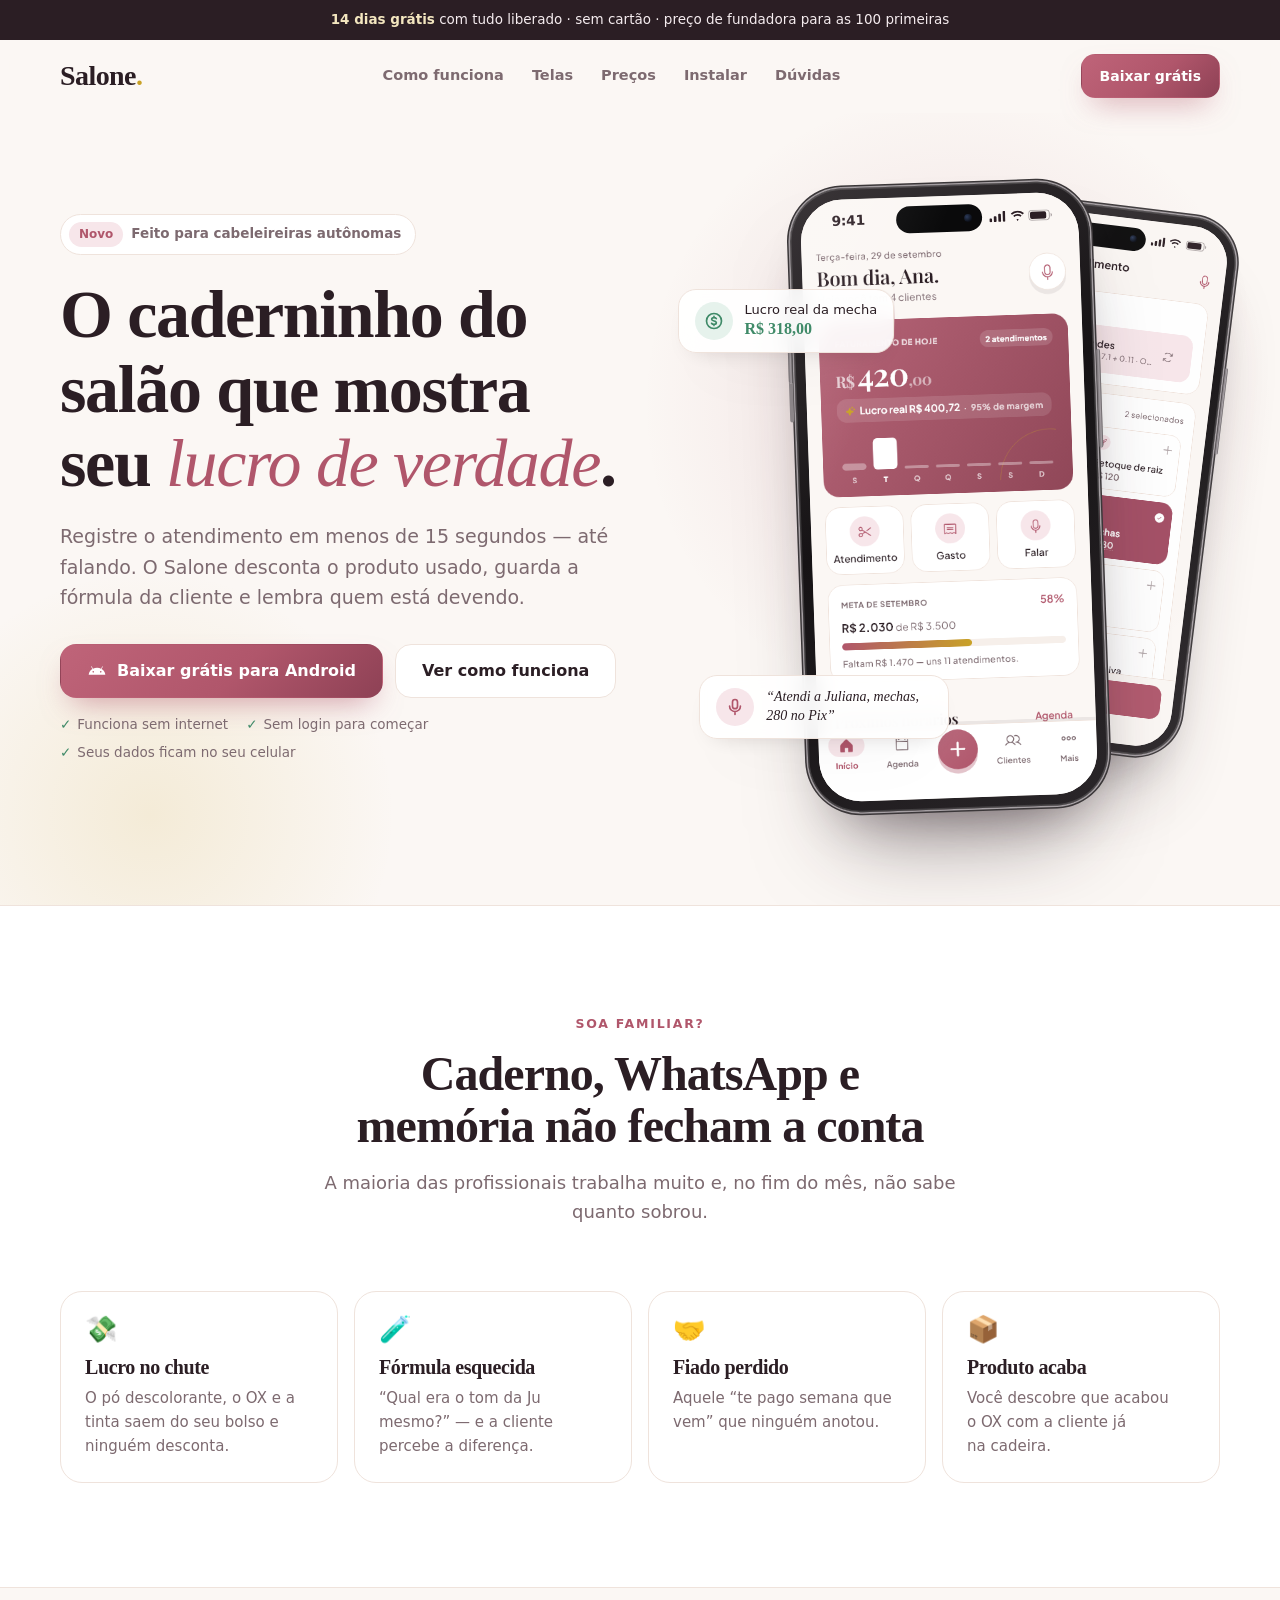
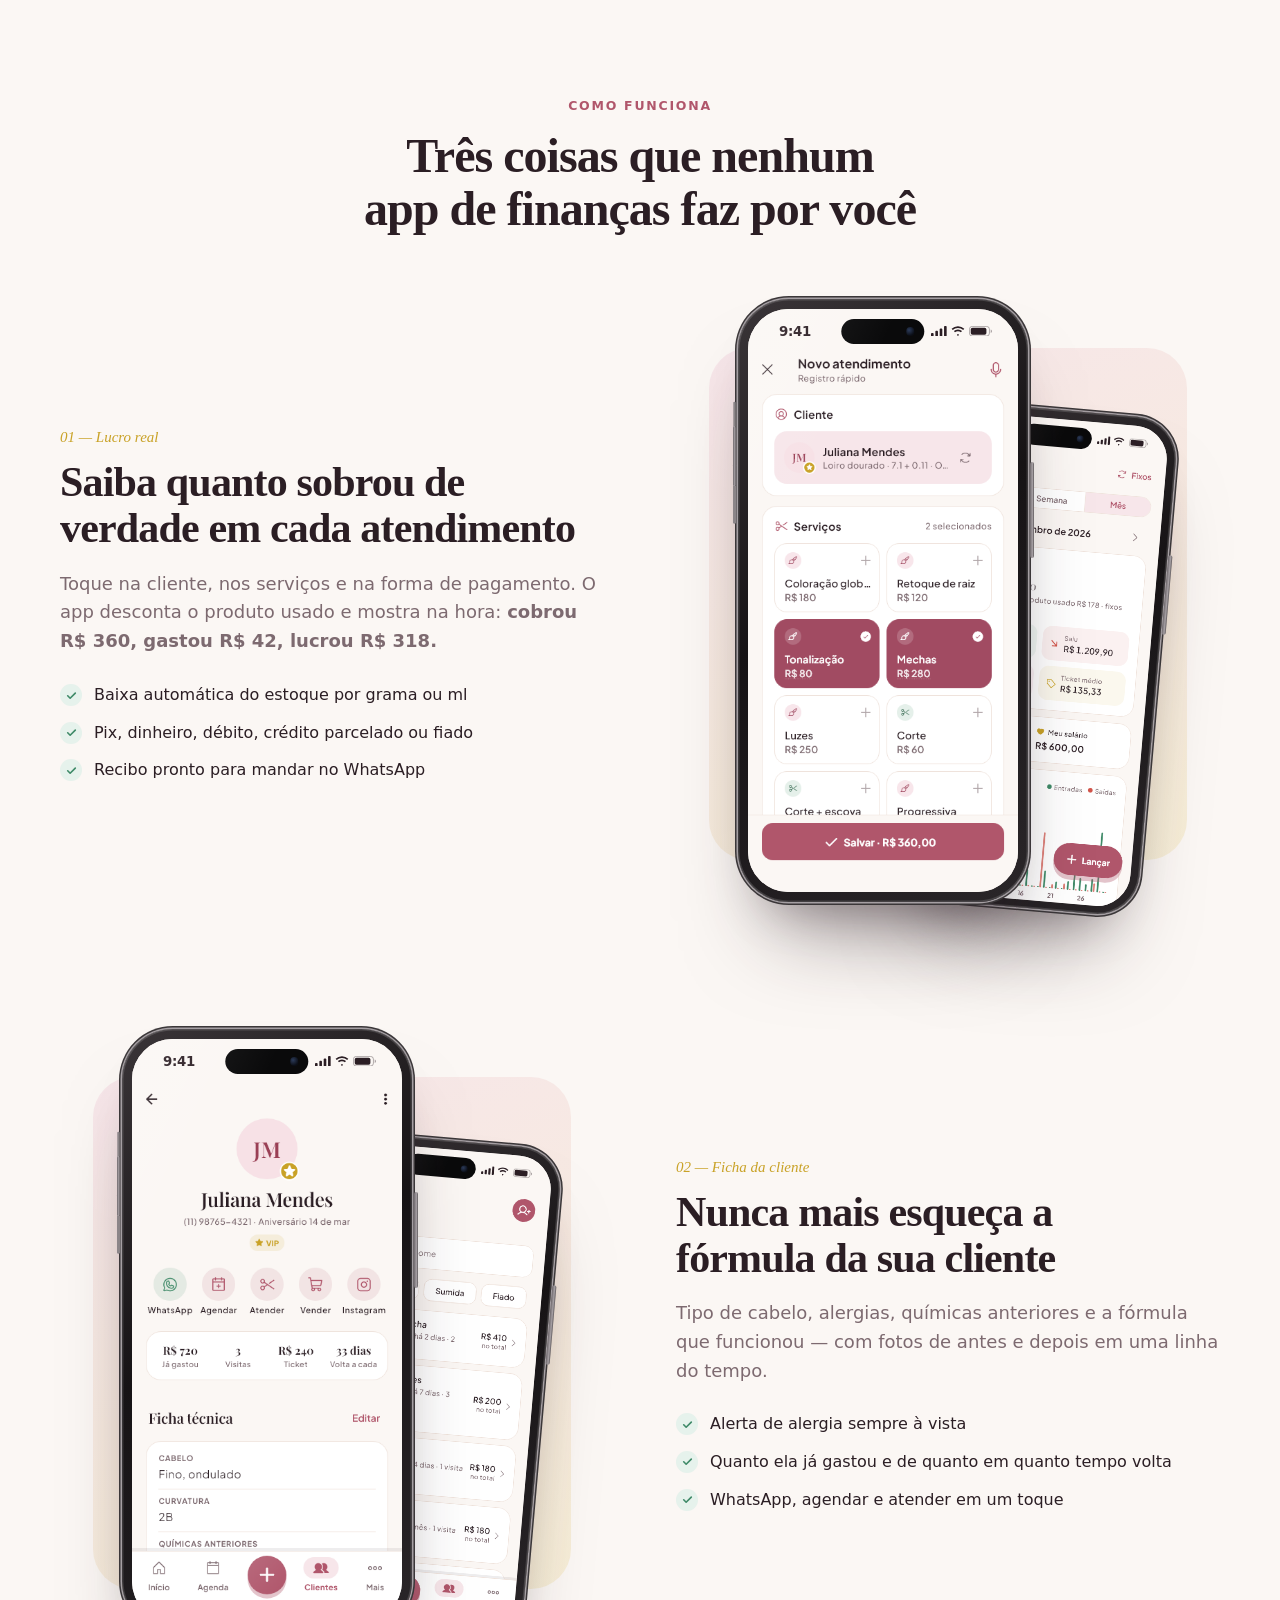
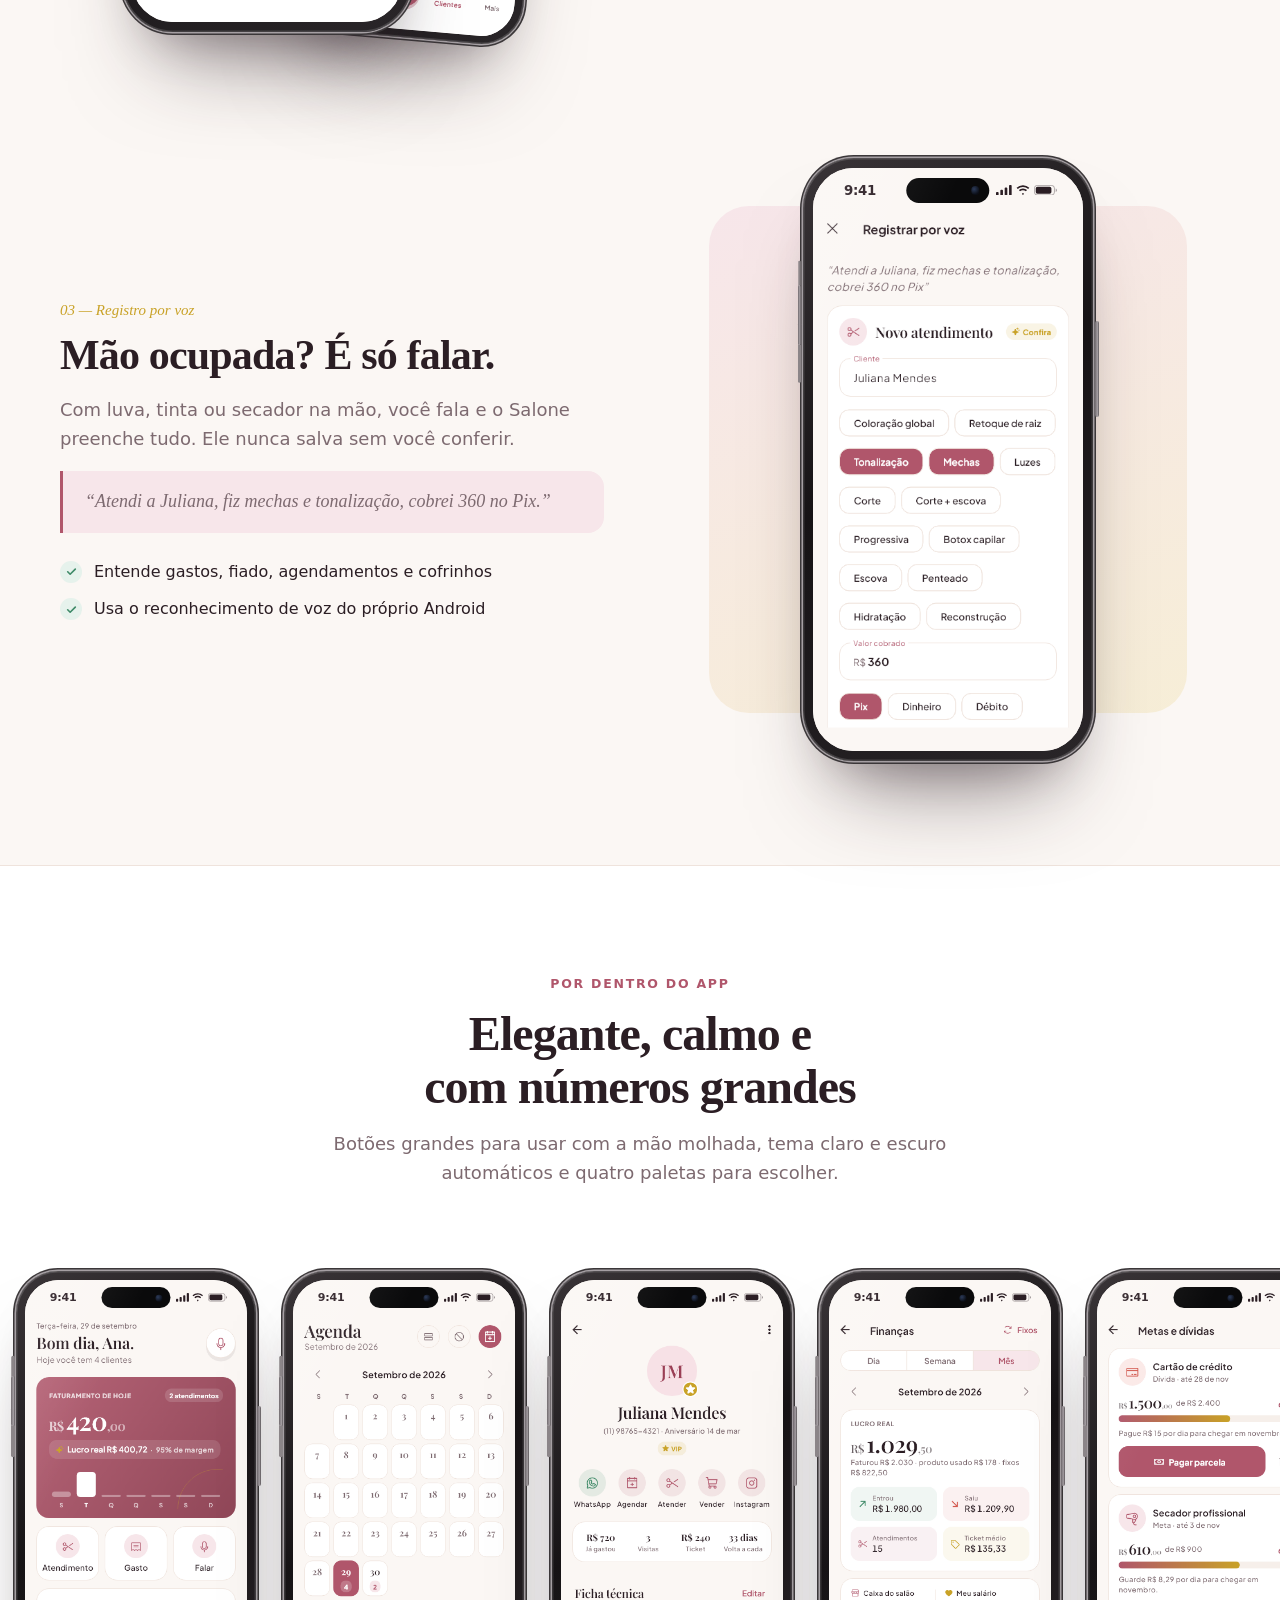
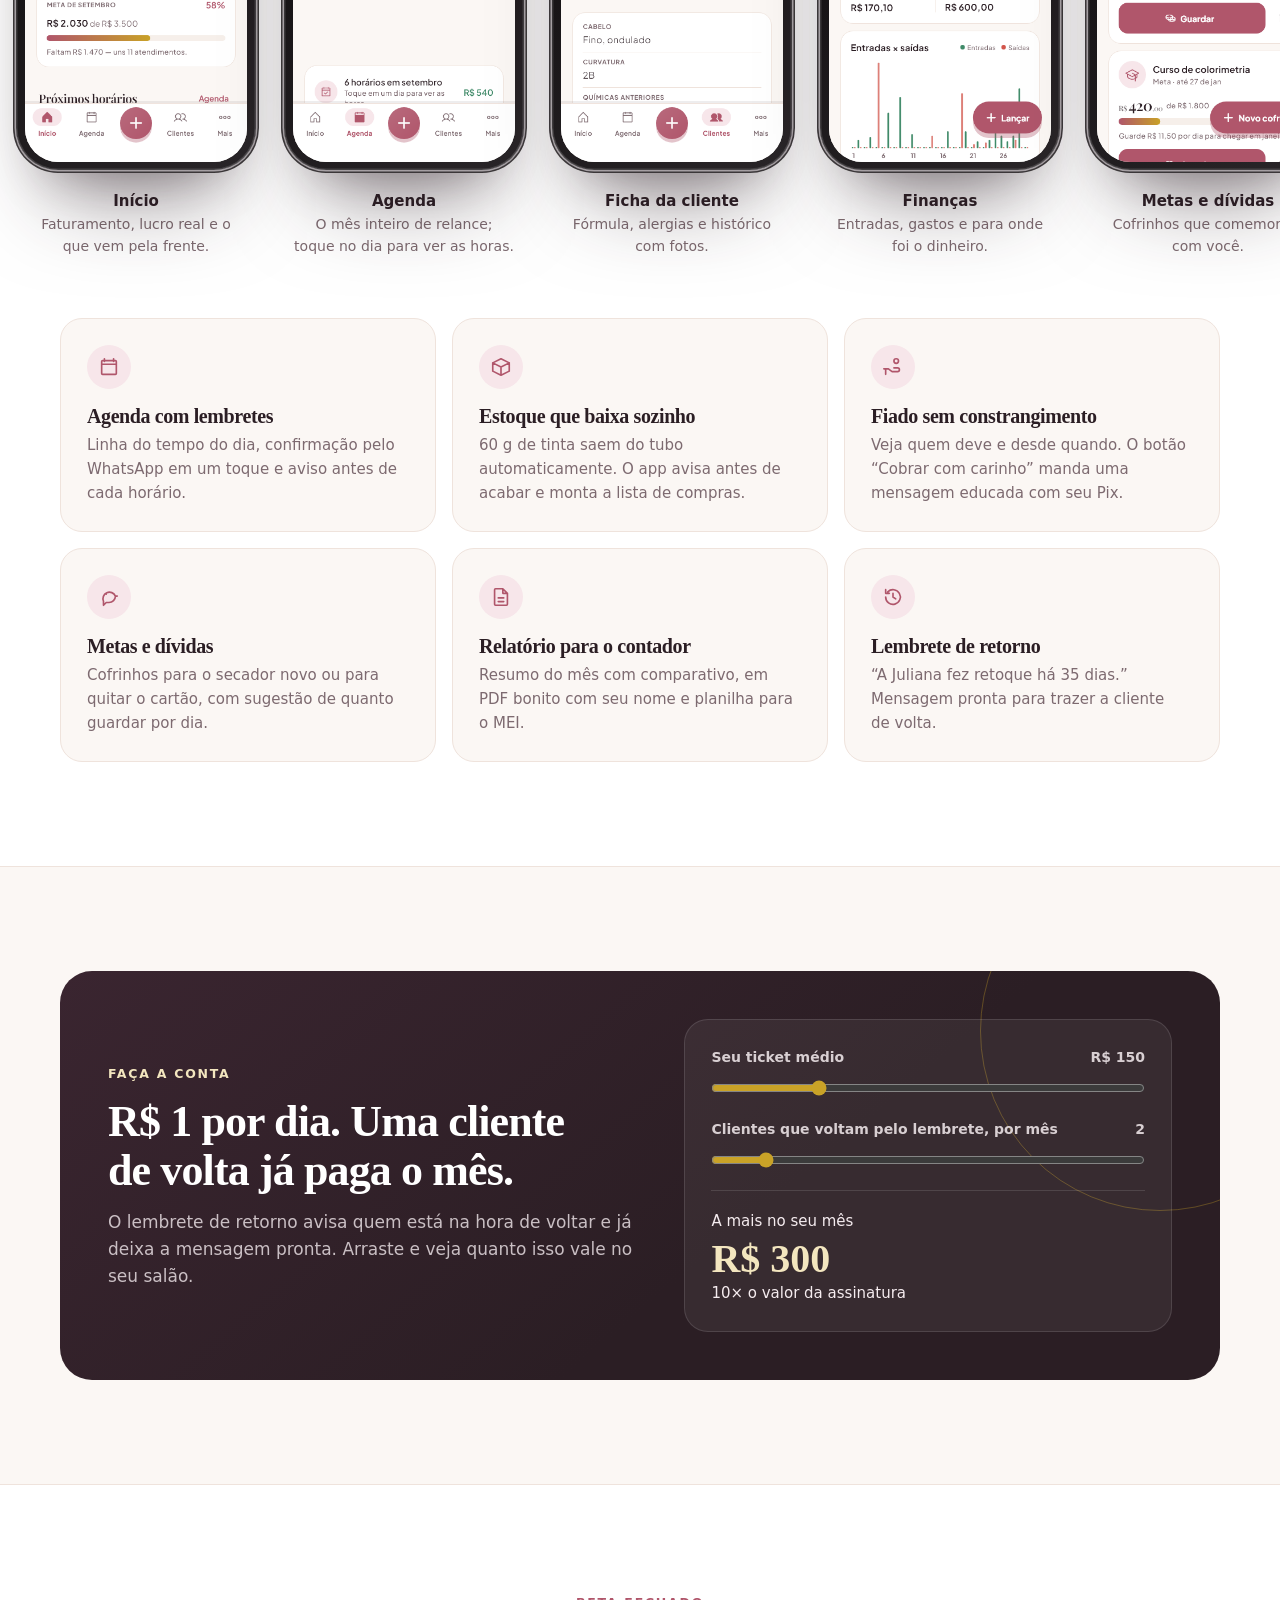
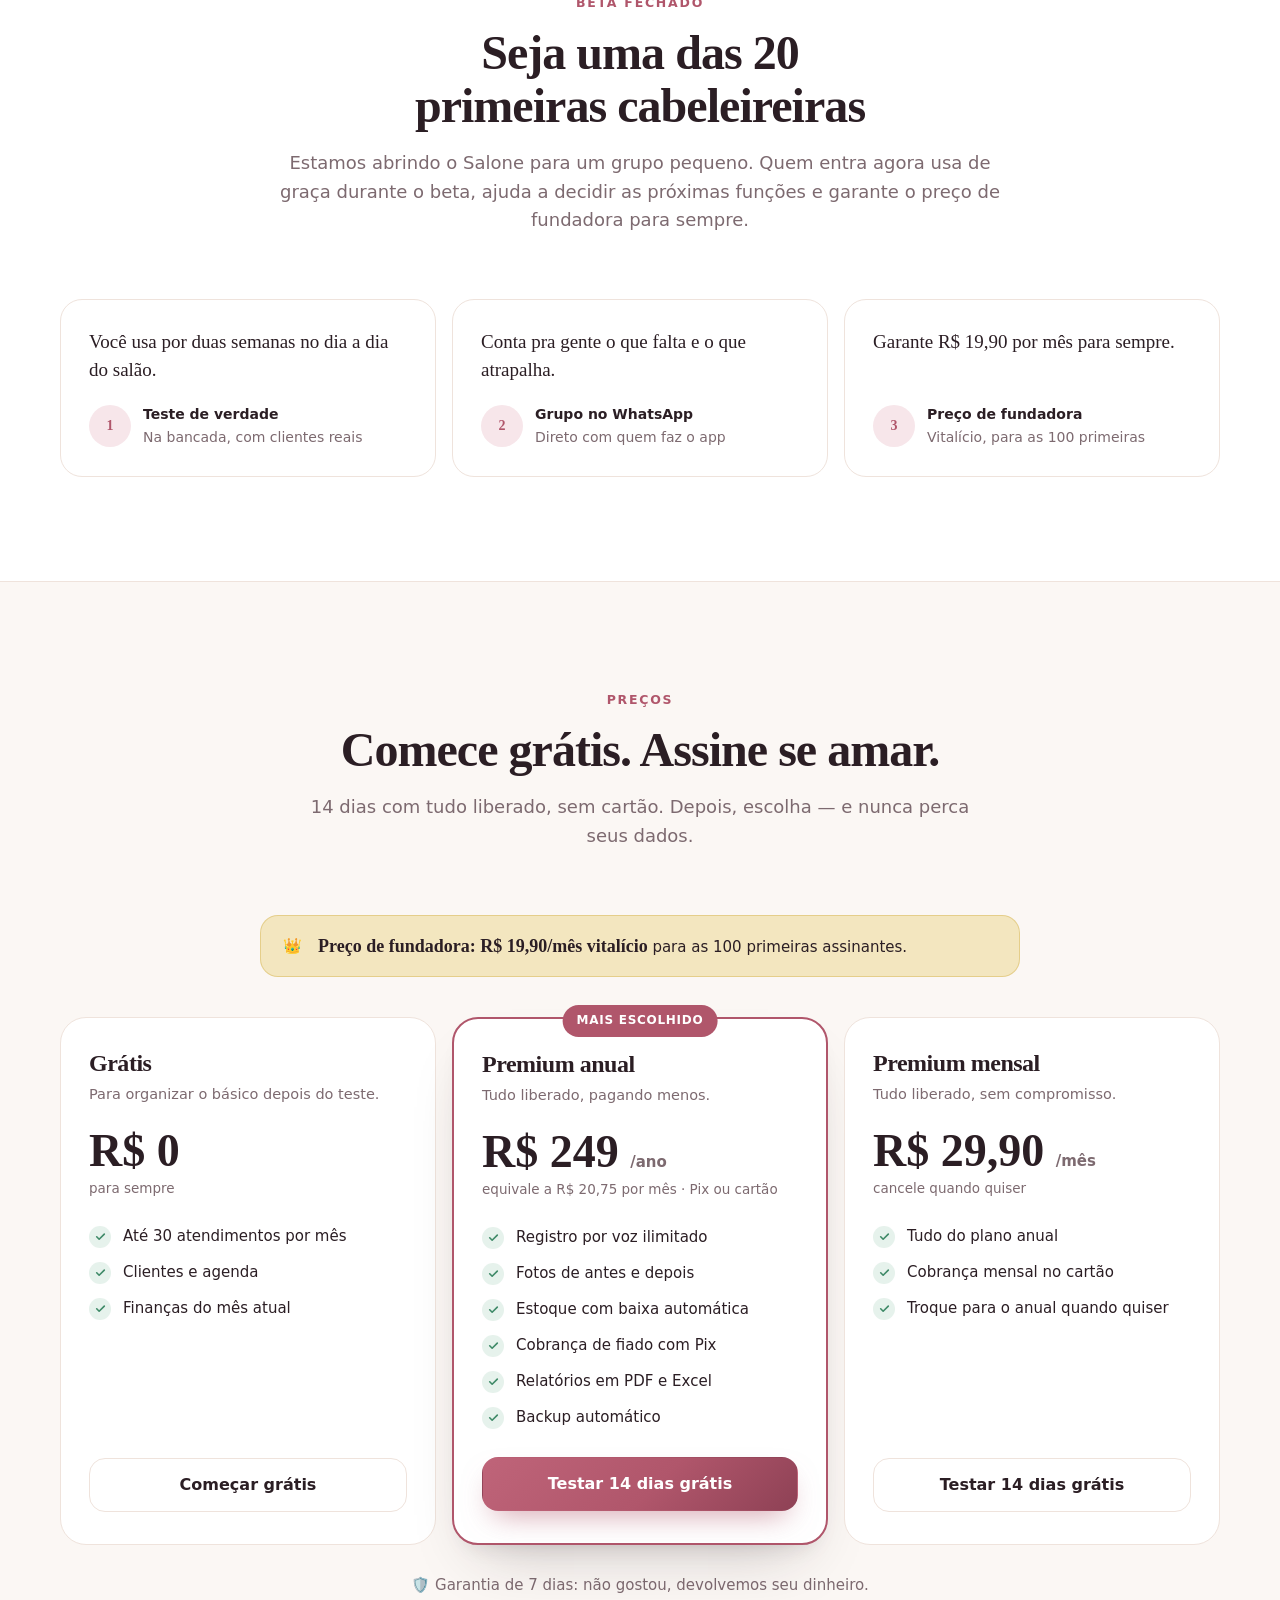
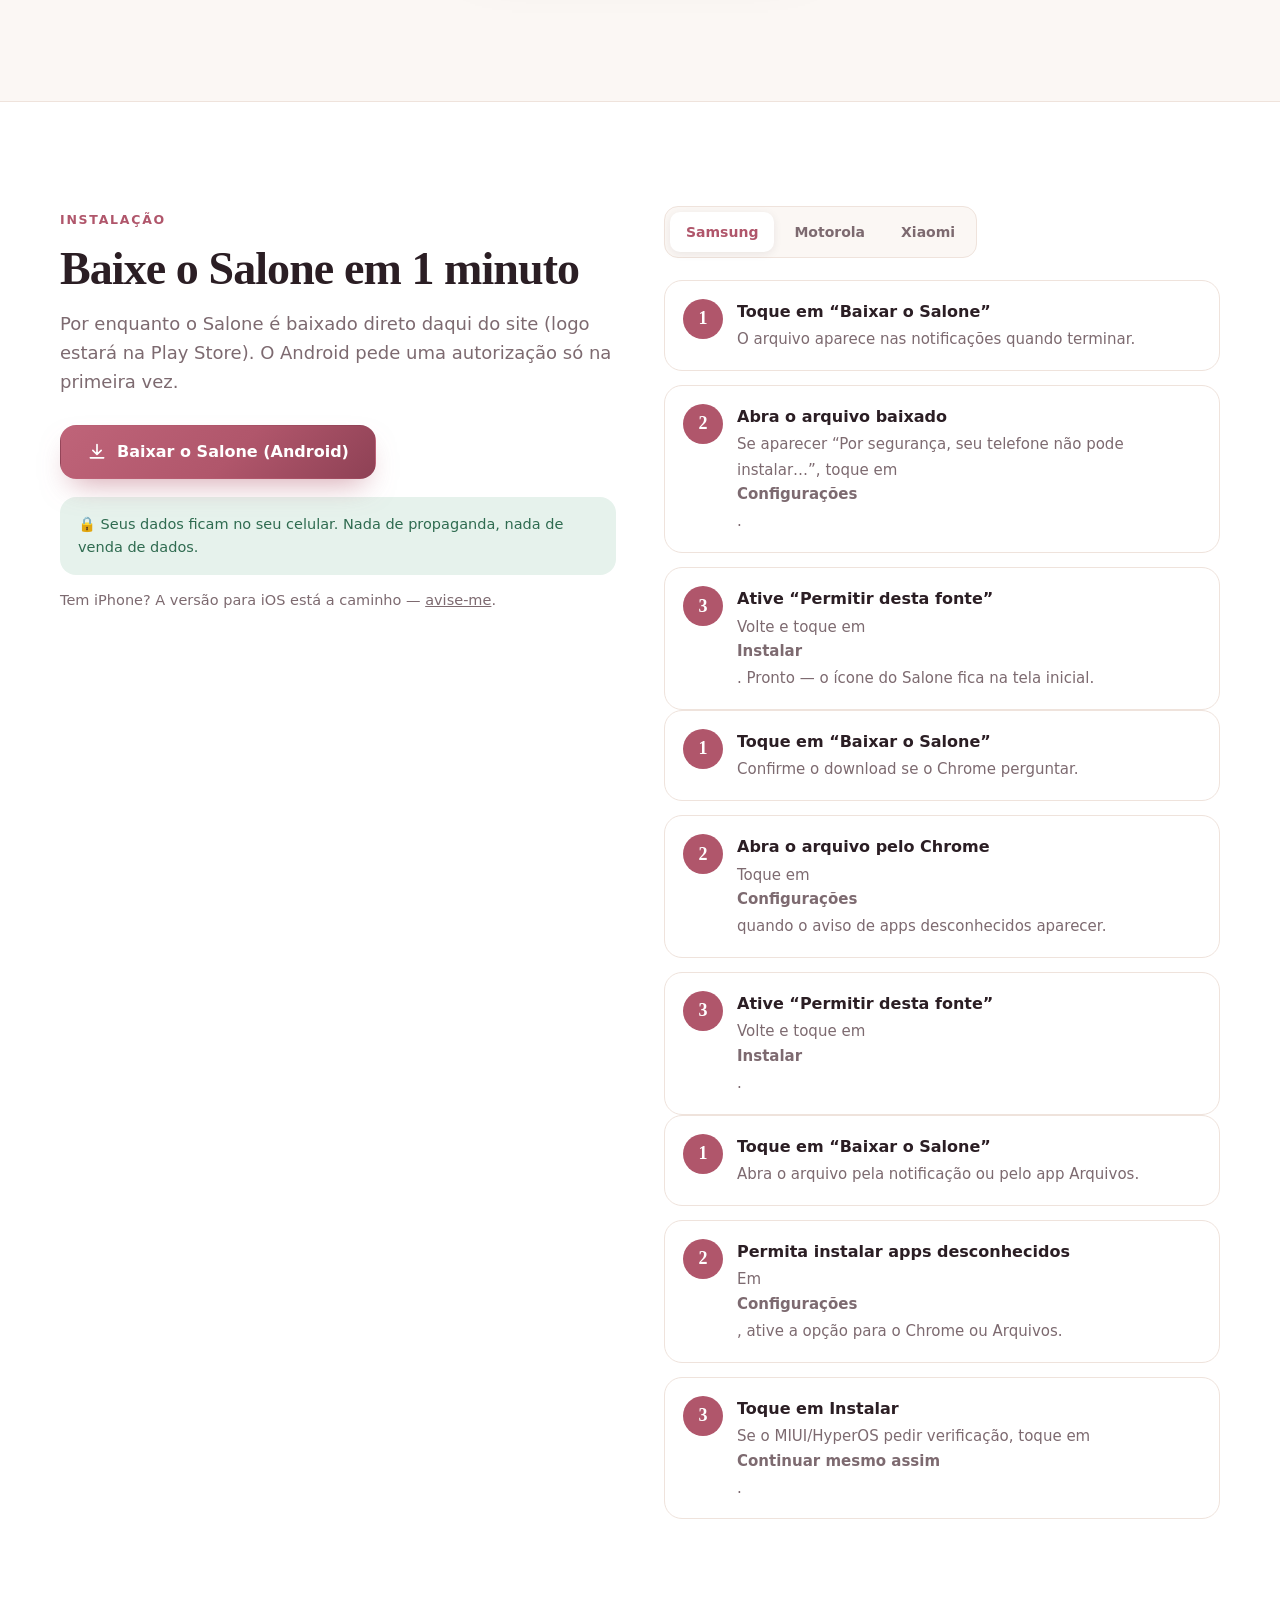
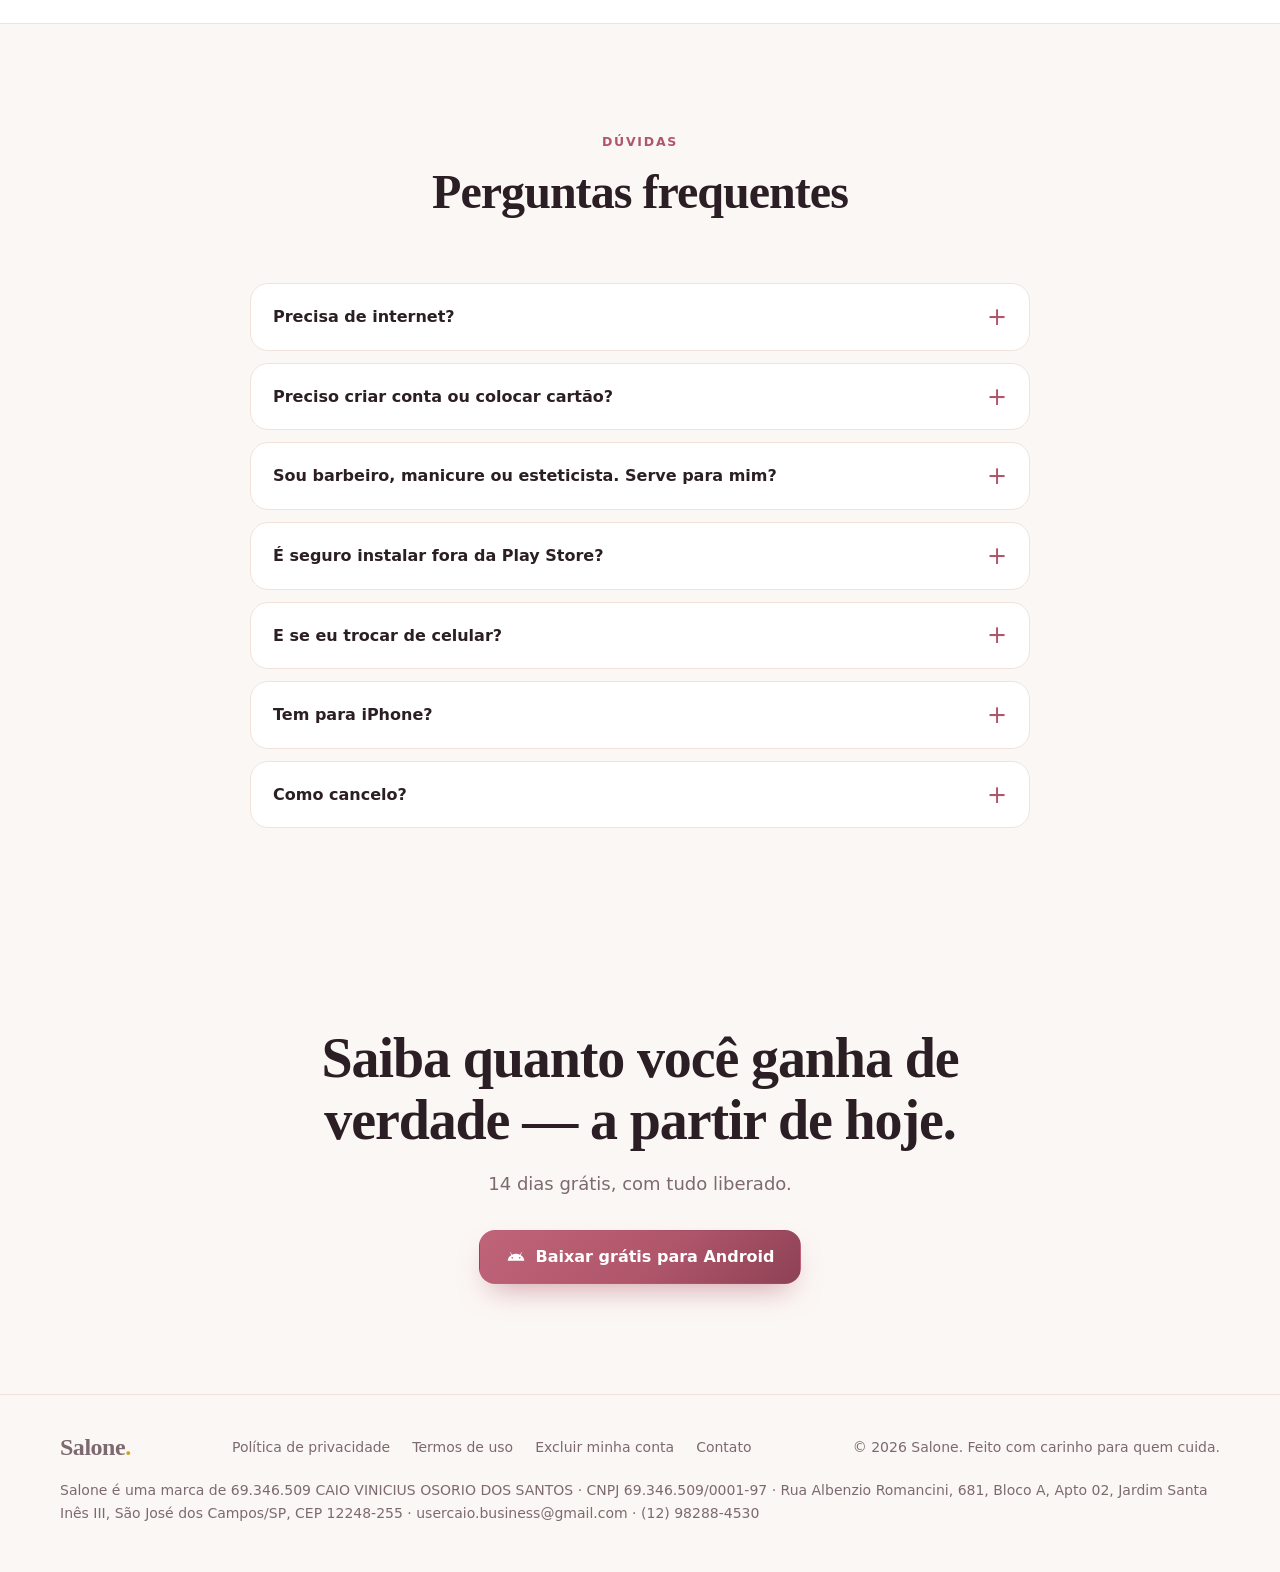
==== commit b7f08f86: "Rodapé com razão social e CNPJ (verificação da Meta) Co-Authored-By: Claude Opus 5.5 <noreply@anthro" ====
--- a/index.html
+++ b/index.html
@@ -5,6 +5,7 @@
   <meta name="viewport" content="width=device-width, initial-scale=1">
   <meta http-equiv="Content-Security-Policy" content="default-src 'self'; script-src 'self'; style-src 'self' 'unsafe-inline' https://fonts.googleapis.com; font-src https://fonts.gstatic.com; img-src 'self' data:; connect-src 'self'; object-src 'none'; base-uri 'self'; form-action 'none'; upgrade-insecure-requests">
   <meta name="referrer" content="strict-origin-when-cross-origin">
+  <meta name="facebook-domain-verification" content="6rletq8adgbhvp4ujhcid5bul967db">
   <title>Salone — o caderninho do salão que calcula seu lucro real</title>
   <meta name="description" content="App para cabeleireiras: registre atendimentos em segundos (até por voz), saiba seu lucro real, guarde a fórmula de cada cliente e cobre o fiado com carinho. 14 dias grátis.">
   <meta name="theme-color" content="#FBF7F4">
@@ -350,6 +351,7 @@
         <a href="mailto:contato@salone.app.br">Contato</a>
       </nav>
       <p>© 2026 Salone. Feito com carinho para quem cuida.</p>
+      <p>Salone é uma marca de 69.346.509 CAIO VINICIUS OSORIO DOS SANTOS · CNPJ 69.346.509/0001-97 · Rua Albenzio Romancini, 681, Bloco A, Apto 02, Jardim Santa Inês III, São José dos Campos/SP, CEP 12248-255 · <a href="mailto:usercaio.business@gmail.com">usercaio.business@gmail.com</a> · (12) 98288-4530</p>
     </div>
   </footer>
 
